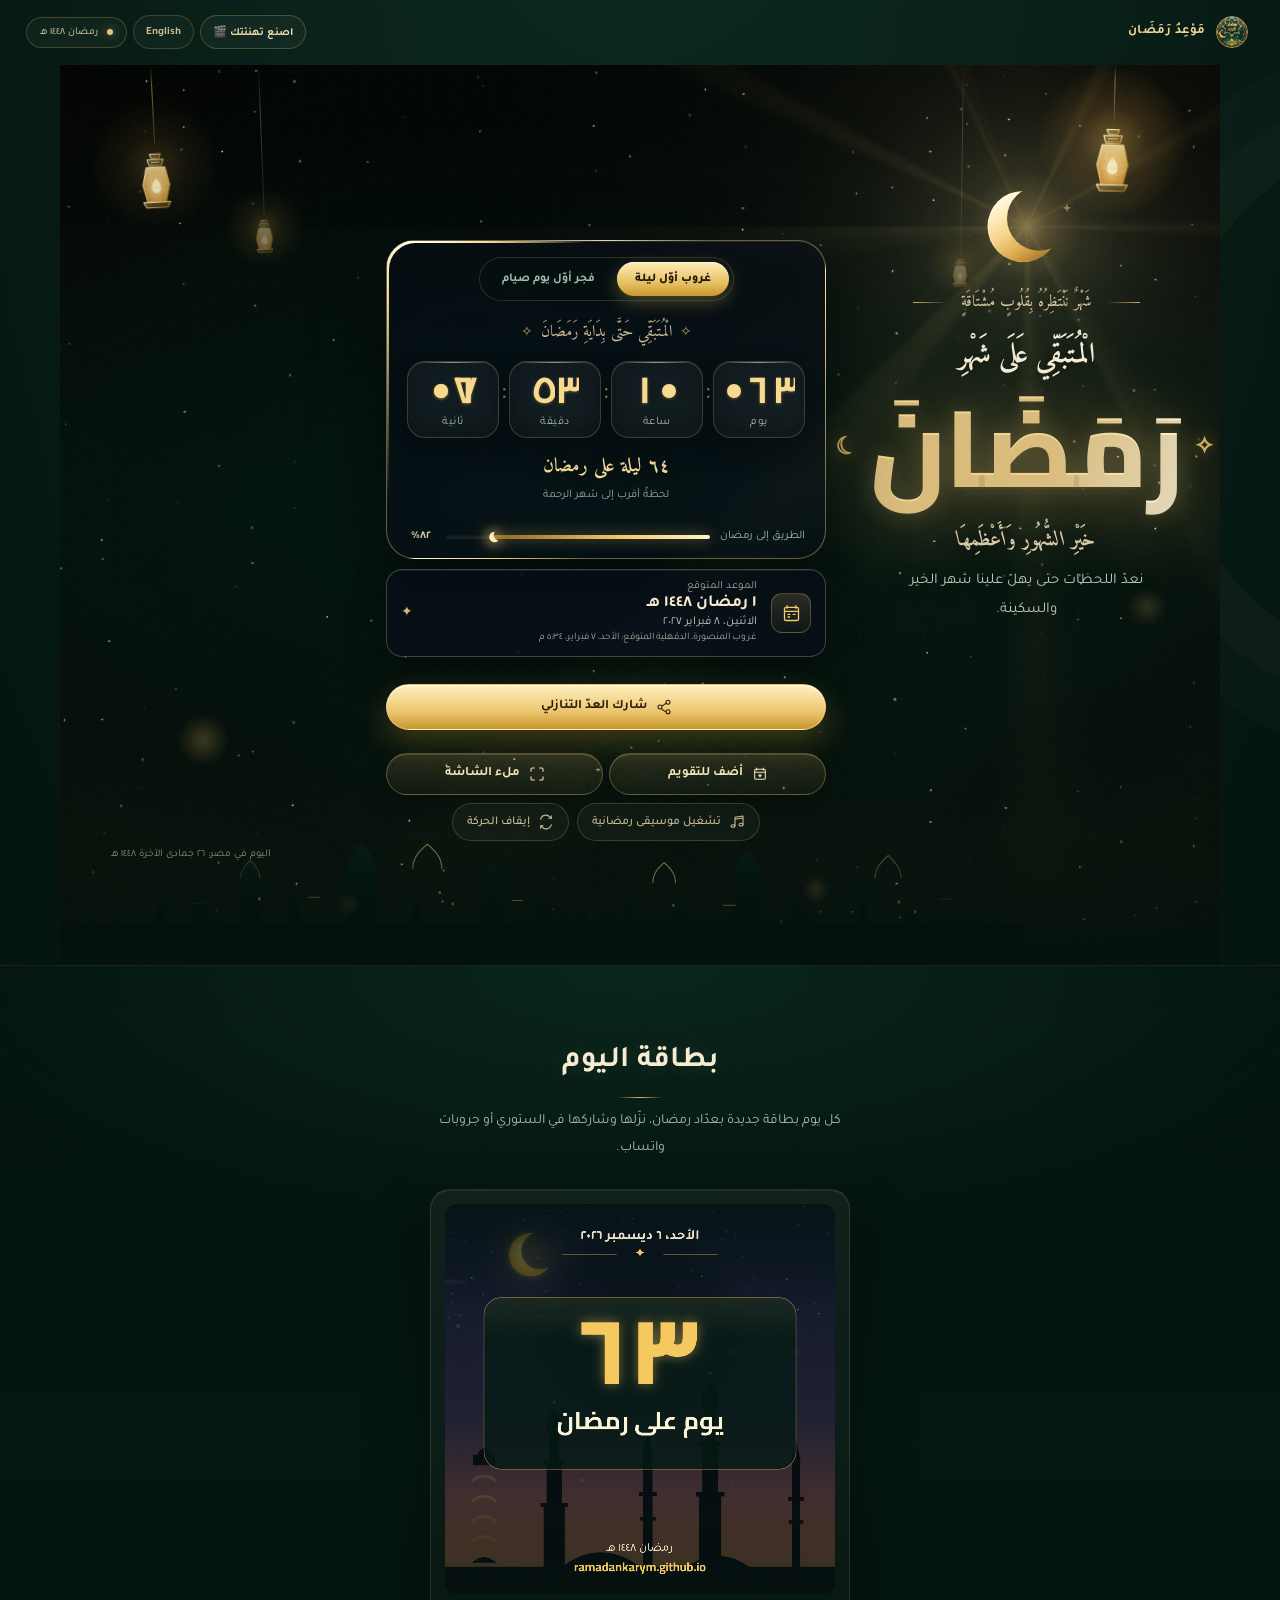
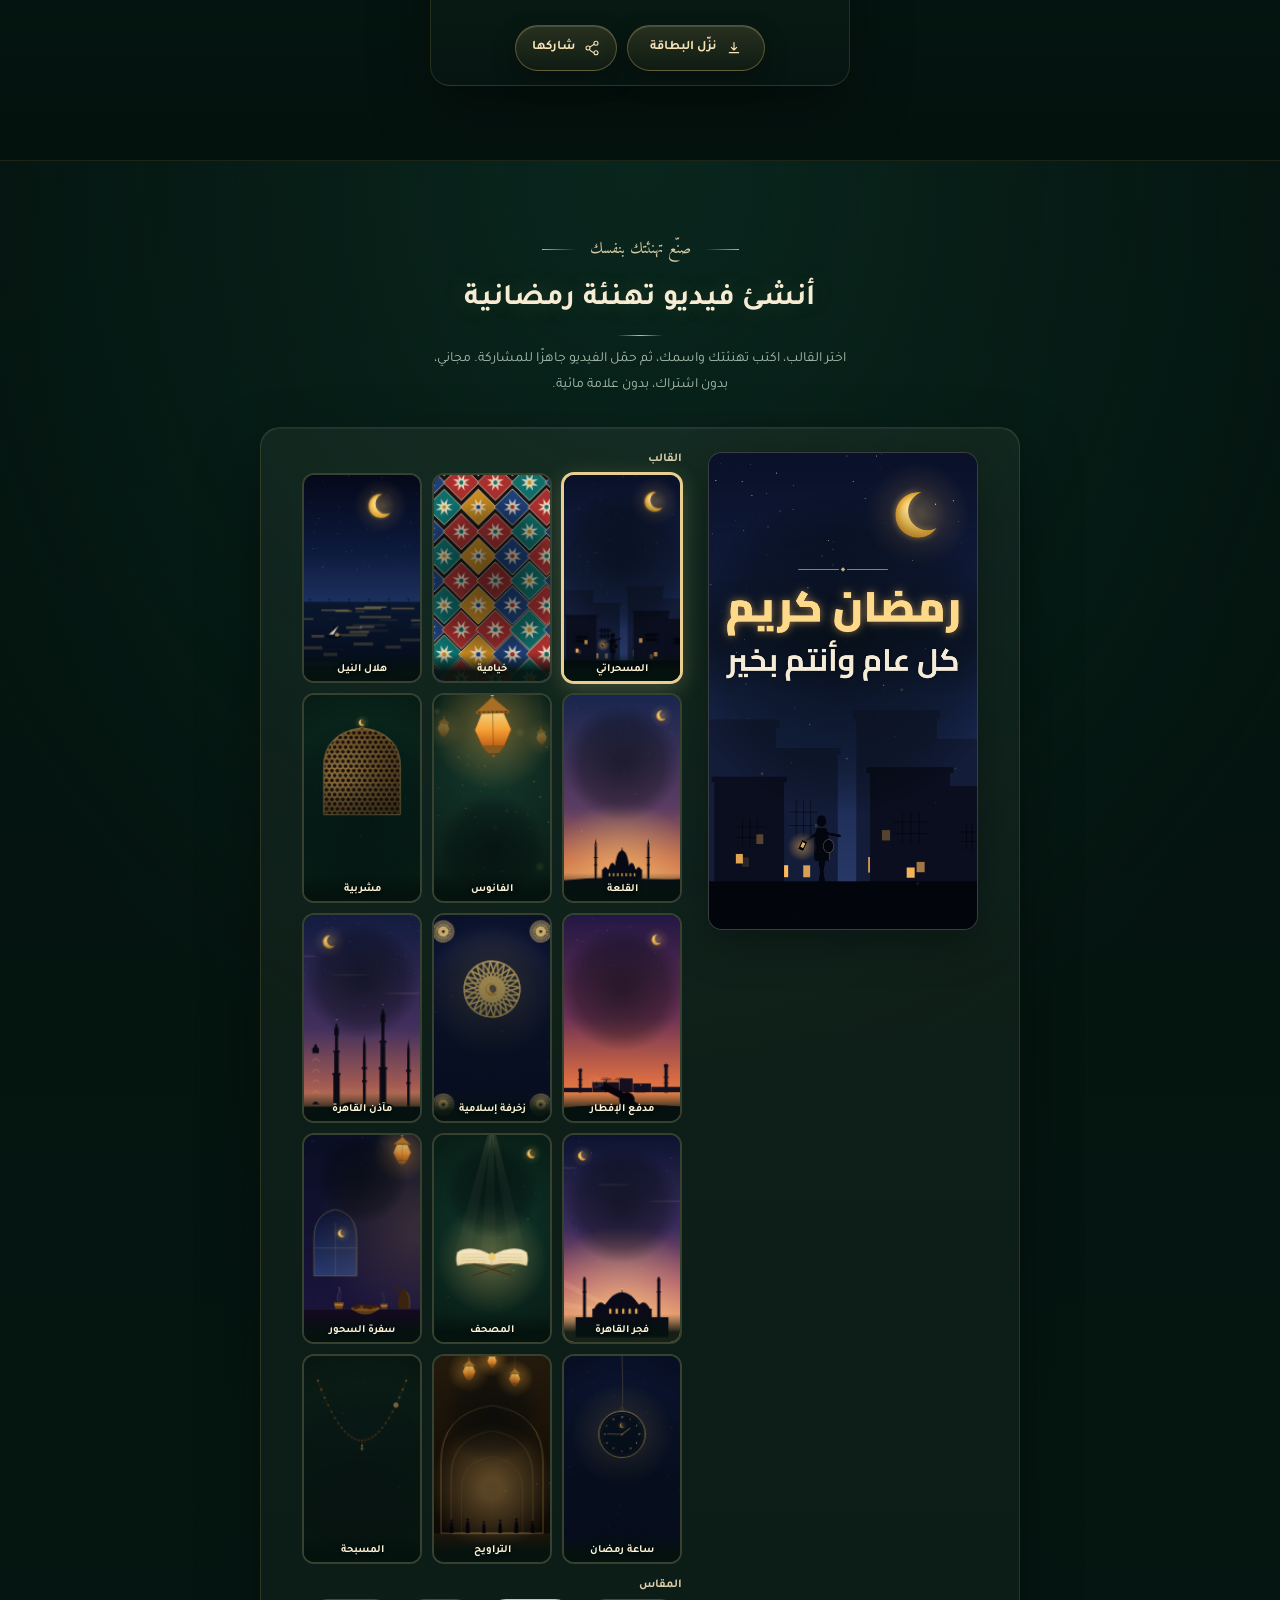
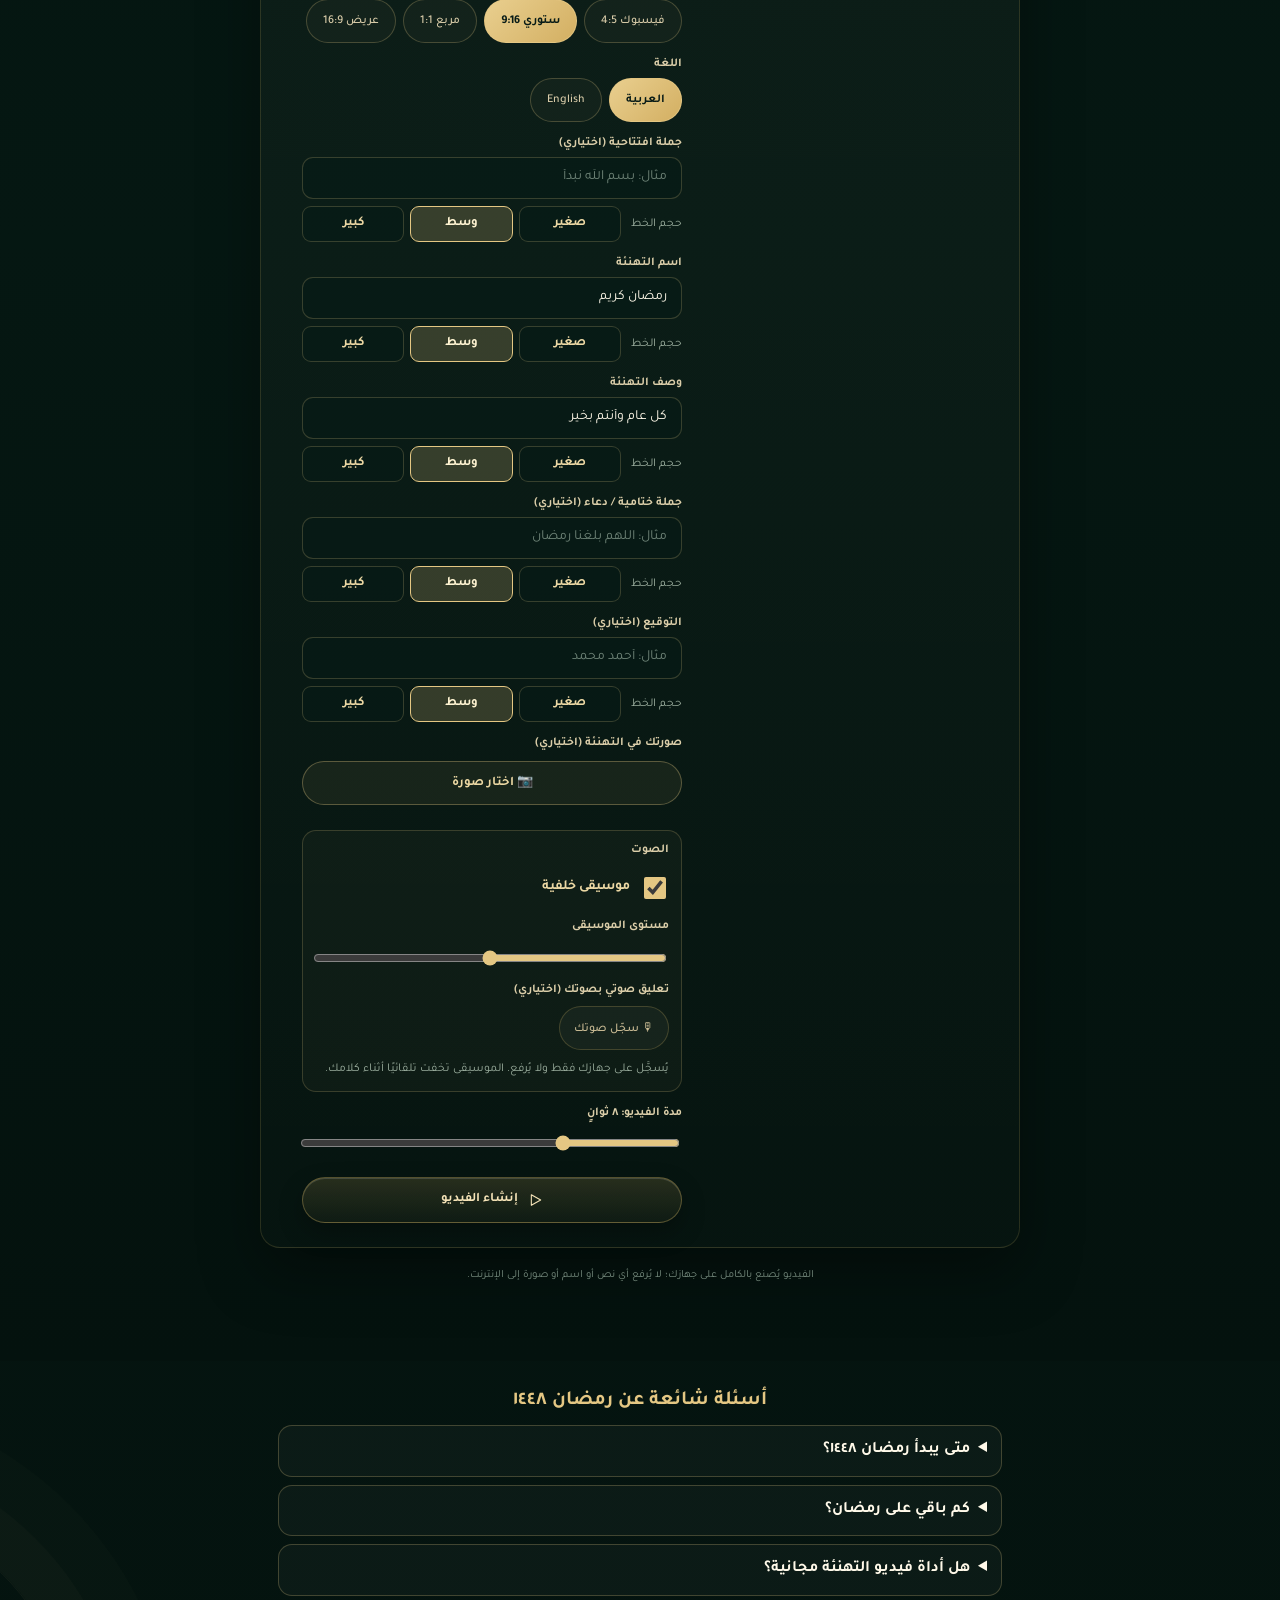
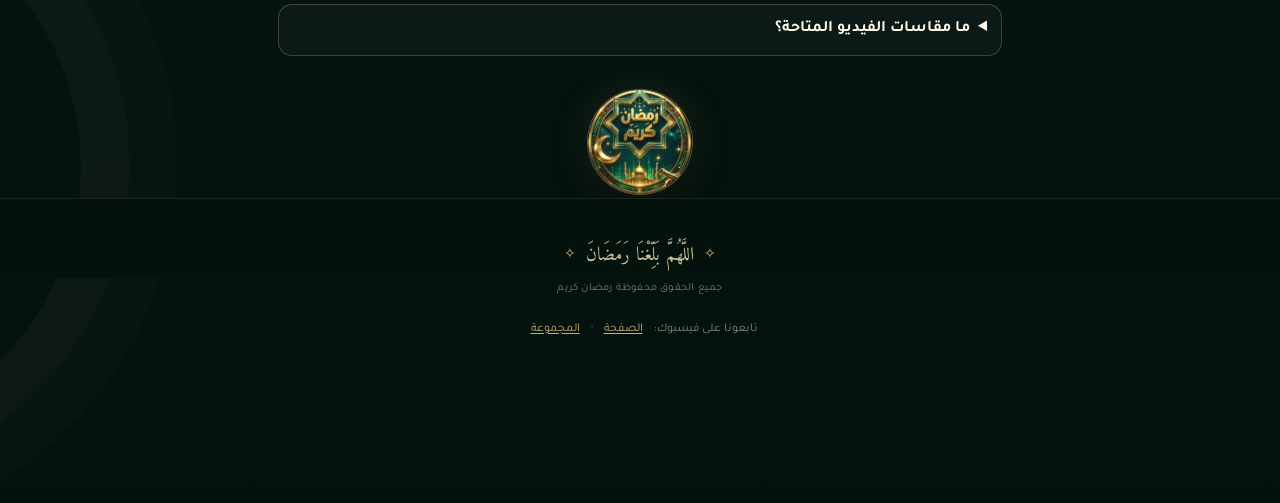
==== index.html @ f161667b "Add Google Fonts and optimize script loading" ====
<!doctype html>
<html lang="ar" dir="rtl">
  <head>
    <meta charset="utf-8" />
    <meta name="viewport" content="width=device-width, initial-scale=1" />
    <meta name="theme-color" content="#071b17" />
    <meta name="description" content="عدّاد رمضان ١٤٤٨: أول يوم صيام متوقع الاثنين ٨ فبراير ٢٠٢٧. تابع الأيام المتبقية وصمّم فيديو تهنئة رمضانية باسمك مجانًا، بدون اشتراك وبدون علامة مائية." />
    <meta name="keywords" content="عداد رمضان ١٤٤٨, موعد رمضان ٢٠٢٧, بداية شهر رمضان, كم بقي على رمضان, التاريخ الهجري, رمضان ١٤٤٨ هجري, فيديو تهنئة رمضان, تصميم تهنئة رمضانية" />
    <meta property="og:type" content="website" />
    <meta property="og:locale" content="ar_AR" />
    <meta property="og:locale:alternate" content="en_US" />
    <meta property="og:url" content="https://ramadankarym.github.io/" />
    <meta name="robots" content="index, follow, max-image-preview:large" />
    <meta name="google-site-verification" content="DA3HvGoCH22x-t41KAZPqqeJ3Hcv1a7VLDf6SY8VQQ4" />
    <meta property="og:site_name" content="موعد رمضان" />
    <meta property="og:title" content="كم باقي على رمضان ١٤٤٨؟ عدّاد تنازلي وفيديو تهنئة مجاني" />
    <meta property="og:description" content="عدّاد رمضان ١٤٤٨: أول يوم صيام متوقع الاثنين ٨ فبراير ٢٠٢٧. تابع الأيام المتبقية وصمّم فيديو تهنئة رمضانية باسمك مجانًا، بدون اشتراك وبدون علامة مائية." />
    <meta property="og:image" content="https://ramadankarym.github.io/social-card-v2.png" />
    <meta property="og:image:type" content="image/png" />
    <meta property="og:image:width" content="1200" />
    <meta property="og:image:height" content="630" />
    <meta property="og:image:alt" content="رمضان كريم: عداد رمضان ١٤٤٨ هـ وأداة فيديو التهنئة" />
    <meta name="twitter:card" content="summary_large_image" />
    <meta name="twitter:title" content="كم باقي على رمضان ١٤٤٨؟ عدّاد تنازلي وفيديو تهنئة مجاني" />
    <meta name="twitter:description" content="عدّاد رمضان ١٤٤٨: أول يوم صيام متوقع الاثنين ٨ فبراير ٢٠٢٧. تابع الأيام المتبقية وصمّم فيديو تهنئة رمضانية باسمك مجانًا، بدون اشتراك وبدون علامة مائية." />
    <meta name="twitter:image" content="https://ramadankarym.github.io/social-card-v2.png" />
    <meta name="twitter:image:alt" content="رمضان كريم: عداد رمضان ١٤٤٨ هـ وأداة فيديو التهنئة" />
    <title>كم باقي على رمضان ١٤٤٨؟ عدّاد تنازلي وفيديو تهنئة رمضان مجاني</title>
    <link rel="canonical" href="https://ramadankarym.github.io/" />
    <link rel="alternate" hreflang="ar" href="https://ramadankarym.github.io/" />
    <link rel="alternate" hreflang="en" href="https://ramadankarym.github.io/en/" />
    <link rel="alternate" hreflang="x-default" href="https://ramadankarym.github.io/" />
    <link rel="preconnect" href="https://fonts.googleapis.com" />
    <link rel="preconnect" href="https://fonts.gstatic.com" crossorigin />
    <link rel="stylesheet" href="https://fonts.googleapis.com/css2?family=Amiri:ital,wght@0,400;0,700;1,400&family=Cairo:wght@400;700;800&family=Caveat:wght@500;600&family=Reem+Kufi:wght@400;500;600;700&family=Tajawal:wght@400;500;600;700;800&display=swap" />
    <link rel="icon" type="image/png" sizes="32x32" href="./icon-logo-32.png" />
    <link rel="icon" type="image/png" sizes="192x192" href="./icon-logo-192.png" />
        <link rel="stylesheet" href="./styles.css?v=10" />
    <link rel="stylesheet" href="./preview-hero.css?v=10" />
    <link rel="manifest" href="./manifest.webmanifest?v=10" />
    <link rel="apple-touch-icon" href="./apple-touch-logo.png" />
    <script>if ('serviceWorker' in navigator) { var swRef=false;navigator.serviceWorker.addEventListener('controllerchange',function(){if(!swRef){swRef=true;window.location.reload();}}); window.addEventListener('load', function () { navigator.serviceWorker.register('./sw.js').catch(function () {}); }); }</script>
    <script src="./countdown-core.js?v=21"></script>
    <script src="./app.js?v=21" defer></script>
    <script src="./v10.js?v=21" type="module"></script>
    <script>
    (function(){var d=false;function go(){if(d)return;d=true;import('./daily-card.js?v=21');import('./tool.js?v=20');}
    function arm(){var ts=[document.getElementById('daily-card'),document.getElementById('creator')].filter(Boolean);
    if('IntersectionObserver' in window&&ts.length){var io=new IntersectionObserver(function(e){for(var i=0;i<e.length;i++)if(e[i].isIntersecting){io.disconnect();go();return}},{rootMargin:'900px 0px'});ts.forEach(function(t){io.observe(t)})}
    else go();
    if(location.hash&&location.hash.length>1)go();
    setTimeout(function(){(window.requestIdleCallback||function(f){f()})(go,{timeout:2000})},12000)}
    if(document.readyState==='loading')document.addEventListener('DOMContentLoaded',arm);else arm()})();
    </script>
      <style id="v6-critical">
:root {
  color-scheme: dark;
  --night: #071b17;
  --night-soft: #0b241e;
  --cream: #fff9e9;
  --muted: #a9bdb0;
  --gold: #e4c783;
  --gold-soft: #f5deb0;
  --line: rgba(235, 218, 173, .18);
}

* { box-sizing: border-box; }
html { min-width: 320px; min-height: 100%; background: var(--night); -webkit-text-size-adjust: 100%; text-size-adjust: 100%; }
body {
  min-height: 100vh;
  margin: 0;
  color: var(--cream);
  font-family: 'Tajawal', 'Noto Sans Arabic', Tahoma, sans-serif;
  background:
    radial-gradient(ellipse at 50% 18%, rgba(32, 81, 62, .32), transparent 39rem),
    radial-gradient(ellipse at 10% 80%, rgba(174, 130, 52, .07), transparent 30rem),
    linear-gradient(160deg, #081b17 0%, #0a211b 58%, #071814 100%);
}
button { font: inherit; }
.page-shell { position: relative; display: flex; flex-direction: column; min-height: 100vh; overflow: hidden; isolation: isolate; }
.page-shell::before, .page-shell::after { position: absolute; z-index: -1; width: 34rem; height: 34rem; border: 1px solid rgba(226, 200, 137, .055); border-radius: 50%; content: ''; pointer-events: none; }
.page-shell::before { top: 8rem; right: -27rem; box-shadow: 0 0 0 3rem rgba(226, 200, 137, .018), 0 0 0 6rem rgba(226, 200, 137, .013); animation: halo-drift 28s ease-in-out infinite alternate; }
.page-shell::after { bottom: 4rem; left: -29rem; box-shadow: 0 0 0 3rem rgba(226, 200, 137, .018), 0 0 0 6rem rgba(226, 200, 137, .013); animation: halo-drift 34s ease-in-out -12s infinite alternate-reverse; }
.topbar { width: min(100% - 3rem, 1120px); height: 82px; margin-inline: auto; display: flex; align-items: center; justify-content: space-between; border-bottom: 1px solid rgba(237, 226, 196, .1); }
.brand { display: inline-flex; align-items: center; gap: 10px; color: #e9d39d; text-decoration: none; font-size: 14px; font-weight: 700; letter-spacing: .04em; }
.brand-mark { display: grid; width: 33px; height: 33px; place-items: center; border: 1px solid rgba(228, 199, 131, .45); border-radius: 50%; color: var(--gold); }
.brand-mark svg { width: 24px; }
.year-pill { display: inline-flex; align-items: center; gap: 9px; padding: 8px 13px; border: 1px solid rgba(228, 199, 131, .25); border-radius: 999px; color: #e4d8bc; background: rgba(255, 255, 255, .025); font-size: 12px; }
.year-dot { width: 6px; height: 6px; border-radius: 50%; background: var(--gold); box-shadow: 0 0 10px rgba(228, 199, 131, .55); }
main { flex: 1; }
.hero { position: relative; display: flex; flex-direction: column; align-items: center; padding: 30px 20px 38px; text-align: center; }
.sky-art { position: relative; width: min(100%, 420px); height: 157px; margin-bottom: 10px; }
.hero-moon { position: absolute; top: 14px; left: 50%; width: 107px; transform: translateX(-50%); color: #f0d797; filter: drop-shadow(0 0 26px rgba(226, 196, 122, .27)); animation: moon-glow 5.8s ease-in-out infinite; }
.star { position: absolute; color: #e4c783; opacity: .83; animation: twinkle 3.2s ease-in-out infinite; }
.star-one { top: 57px; right: 86px; font-size: 18px; }
.star-two { top: 17px; right: 143px; font-size: 20px; animation-delay: .6s; }
.star-three { top: 77px; left: 94px; font-size: 12px; animation-delay: 1.1s; }
.lantern { position: absolute; top: 45px; display: flex; flex-direction: column; align-items: center; width: 28px; color: #d8bd7b; filter: drop-shadow(0 0 12px rgba(232, 192, 97, .23)); opacity: .78; transform-origin: 50% -47px; animation: lantern-sway 6.8s ease-in-out infinite; }
.lantern::before { position: absolute; bottom: 100%; width: 1px; height: 47px; background: linear-gradient(#d8bd7b, rgba(216, 189, 123, .12)); content: ''; }
.lantern-left { left: 71px; top: 73px; --lantern-scale: .76; animation-delay: -1.4s; }
.lantern-right { right: 62px; top: 50px; --lantern-scale: .92; animation-delay: -3.6s; }
.lantern-cap { width: 19px; height: 5px; border: 1px solid currentColor; border-radius: 4px 4px 1px 1px; }
.lantern-glass { width: 15px; height: 26px; border: 1px solid currentColor; background: linear-gradient(90deg, rgba(232, 194, 107, .1), rgba(245, 217, 142, .55), rgba(232, 194, 107, .1)); clip-path: polygon(18% 0, 82% 0, 100% 50%, 82% 100%, 18% 100%, 0 50%); box-shadow: 0 0 22px rgba(235, 192, 92, .38); }
.lantern-base { width: 20px; height: 5px; border: 1px solid currentColor; border-radius: 1px 1px 4px 4px; }
.eyebrow { display: flex; align-items: center; gap: 11px; margin: 0 0 15px; color: #d2c39e; font-size: 13px; letter-spacing: .03em; }
.eyebrow-line { width: 26px; height: 1px; background: linear-gradient(90deg, transparent, #c5a866); }
.eyebrow-line:last-child { transform: rotate(180deg); }
h1 { display: flex; flex-direction: column; align-items: center; gap: 3px; margin: 0; color: var(--cream); font-weight: 700; line-height: 1.4; letter-spacing: 0; }
.headline-context, .headline-support { display: block; color: var(--cream); font-family: 'Tajawal', 'Noto Sans Arabic', Tahoma, sans-serif; font-size: 40px; font-weight: 600; line-height: 1.4; padding-block: .03em; }
.headline-support { margin: 0; }
h1 .ramadan-word { position: relative; display: block; margin: 0; padding: .12em .16em .13em; border-radius: 50%; color: var(--gold-soft); background: radial-gradient(ellipse at center, rgba(228, 199, 131, .10), transparent 72%); font-family: 'Tajawal', 'Noto Sans Arabic', Tahoma, sans-serif; font-size: 84px; font-weight: 800; font-kerning: normal; font-feature-settings: "mark" 1, "mkmk" 1; line-height: 1.35; direction: rtl; unicode-bidi: isolate; text-align: center; text-shadow: 0 0 24px rgba(228, 199, 131, .22), 0 2px 0 rgba(107, 77, 29, .18); }
h1 .ramadan-word::before, h1 .ramadan-word::after { position: absolute; top: 50%; z-index: 1; color: var(--gold); font-family: 'Tajawal', 'Noto Sans Arabic', sans-serif; font-size: 22px; line-height: 1; opacity: .92; pointer-events: none; text-shadow: 0 0 13px rgba(228, 199, 131, .48); }
h1 .ramadan-word::before { left: -12px; content: '☾'; transform: translate(-100%, -50%) rotate(-14deg); }
h1 .ramadan-word::after { right: -12px; content: '✧'; transform: translate(100%, -50%); }
.ramadan-scene { width: min(100%, 340px); margin: 2px 0 5px; color: #dfc783; opacity: .86; filter: drop-shadow(0 3px 12px rgba(228, 199, 131, .12)); animation: mosque-glow 8s ease-in-out infinite; }
.ramadan-scene svg { display: block; width: 100%; height: auto; overflow: visible; }
.mobile-break { display: none; }
.intro { margin: 15px 0 28px; color: var(--muted); font-size: 16px; font-weight: 400; }
.countdown-panel { width: min(100%, 570px); padding: 23px 28px 18px; border: 1px solid rgba(226, 205, 159, .19); border-radius: 18px; background: linear-gradient(145deg, rgba(245, 240, 223, .065), rgba(234, 214, 169, .018)); box-shadow: 0 24px 80px rgba(0, 0, 0, .17), inset 0 1px 0 rgba(255, 255, 255, .035); backdrop-filter: blur(10px); }
.countdown-heading { display: flex; justify-content: center; align-items: center; gap: 10px; margin: 0; color: #dbcea9; font-size: 14px; font-weight: 500; line-height: 1.7; }
.heading-sparkle { color: var(--gold); font-size: 16px; }
.timer-grid { display: flex; direction: rtl; justify-content: center; align-items: center; gap: clamp(10px, 3.2vw, 25px); margin: 21px 0 11px; }
.time-unit { display: flex; min-width: 80px; flex-direction: column; align-items: center; gap: 1px; }
.time-value { color: #fff5dc; font-size: clamp(36px, 7.4vw, 59px); font-variant-numeric: tabular-nums; font-weight: 500; line-height: 1.1; text-shadow: 0 0 24px rgba(255, 237, 189, .08); }
.seconds-value { color: #e6ce92; }
.time-label { color: #9caf9f; font-size: 12px; }
.time-separator { align-self: flex-start; padding-top: 9px; color: rgba(222, 200, 150, .58); font-family: Georgia, serif; font-size: 34px; font-weight: 400; }
.timer-status { min-height: 20px; margin: 12px 0 0; color: #b7c3b6; font-size: 12px; }
.date-card { display: flex; align-items: center; gap: 14px; width: min(100%, 430px); margin-top: 20px; padding: 13px 16px; border: 1px solid rgba(226, 205, 159, .1); border-radius: 13px; text-align: right; background: rgba(255, 255, 255, .025); }
.date-icon { display: grid; width: 40px; height: 40px; flex: 0 0 40px; place-items: center; border: 1px solid rgba(228, 199, 131, .23); border-radius: 11px; color: var(--gold); background: rgba(228, 199, 131, .07); }
.date-icon svg { width: 21px; height: 21px; }
.date-copy { display: flex; flex: 1; flex-direction: column; gap: 1px; }
.date-caption { color: #9caf9f; font-size: 11px; }
.date-copy strong { color: #f3e6c7; font-size: 17px; font-weight: 700; }
.gregorian-date { color: #bdc7ba; font-size: 12px; }
.sunset-date { color: #9caf9f; font-size: 10px; line-height: 1.6; }
.date-arrow { color: #ceb875; font-size: 14px; }
.share-button { display: inline-flex; align-items: center; justify-content: center; gap: 9px; min-height: 43px; margin-top: 17px; padding: 0 18px; border: 1px solid rgba(228, 199, 131, .33); border-radius: 999px; color: #ecd8a4; background: rgba(228, 199, 131, .07); cursor: pointer; font-size: 13px; font-weight: 600; transition: color .2s ease, background .2s ease, transform .2s ease, border-color .2s ease; }
.share-button:hover, .ambience-button:hover, .motion-button:hover { transform: translateY(-2px); border-color: rgba(228, 199, 131, .6); color: #fff3d0; background: rgba(228, 199, 131, .13); }
.share-button:focus-visible, .ambience-button:focus-visible, .motion-button:focus-visible { outline: 2px solid var(--gold-soft); outline-offset: 4px; }
.share-button svg { width: 17px; height: 17px; }
.ambience-controls { display: flex; flex-wrap: wrap; align-items: center; justify-content: center; gap: 9px; margin-top: 10px; }
.ambience-button, .motion-button { display: inline-flex; align-items: center; justify-content: center; gap: 8px; min-height: 39px; padding: 0 14px; border: 1px solid rgba(228, 199, 131, .25); border-radius: 999px; color: #d9cca9; background: rgba(228, 199, 131, .035); cursor: pointer; font-size: 12px; font-weight: 500; transition: color .2s ease, background .2s ease, transform .2s ease, border-color .2s ease; }
.ambience-button[aria-pressed="true"] { border-color: rgba(228, 199, 131, .6); color: #fff0c8; background: rgba(228, 199, 131, .12); }
.ambience-button svg, .motion-button svg { width: 16px; height: 16px; flex: 0 0 16px; }
.ambience-status { min-height: 15px; margin: 4px 0 0; color: #9caf9f; font-size: 10px; }
.music-credit { margin: 2px 10px 0; color: #788b7e; font-size: 9px; line-height: 1.6; }
.music-credit a { color: #b7a579; text-decoration-color: rgba(183, 165, 121, .45); text-underline-offset: 2px; }
.music-credit a:focus-visible { outline: 1px solid var(--gold); outline-offset: 3px; }
.today-date { margin: 8px 0 0; color: #879d8e; font-size: 11px; }
.footer { display: flex; align-items: center; justify-content: center; gap: 10px; margin-top: 10px; color: #c5b88e; font-family: 'Amiri', serif; font-size: 19px; }
.footer-star { color: #dfc784; font-family: 'Tajawal', sans-serif; font-size: 14px; }
.signature { display: flex; flex-direction: column; align-items: center; gap: 1px; margin: 7px auto 14px; }
.signature-label { color: #778c7f; font-size: 9px; letter-spacing: .06em; }
.signature-name { padding: 0 10px 2px; border-bottom: 1px solid rgba(228, 199, 131, .42); color: #e4c783; font-family: 'Caveat', 'Amiri', cursive; font-size: 27px; line-height: 1.05; letter-spacing: .02em; text-shadow: 0 0 18px rgba(228, 199, 131, .13); transform: rotate(-3deg); }
.disclaimer { margin: 7px 12px 24px; color: #778c7f; text-align: center; font-size: 10px; }
.disclaimer a { color: #c9b070; text-decoration: underline; text-underline-offset: 2px; }
@keyframes twinkle { 0%, 100% { opacity: .42; transform: translateY(0) scale(.9); } 50% { opacity: 1; transform: translateY(-3px) scale(1.12); } }
@keyframes moon-glow { 0%, 100% { transform: translate(-50%, 0); filter: drop-shadow(0 0 21px rgba(226, 196, 122, .2)); } 50% { transform: translate(-50%, -5px); filter: drop-shadow(0 0 31px rgba(226, 196, 122, .39)); } }
@keyframes lantern-sway { 0%, 100% { transform: scale(var(--lantern-scale, .92)) rotate(-2deg); } 50% { transform: scale(var(--lantern-scale, .92)) rotate(2deg); } }
@keyframes mosque-glow { 0%, 100% { opacity: .76; } 50% { opacity: .95; } }
@keyframes halo-drift { from { transform: translateY(-8px) scale(.99); } to { transform: translateY(12px) scale(1.025); } }
.motion-paused *, .motion-paused *::before, .motion-paused *::after { animation-play-state: paused !important; transition-duration: .01ms !important; }
@media (prefers-reduced-motion: reduce) {
  html:not(.motion-user-enabled) *, html:not(.motion-user-enabled) *::before, html:not(.motion-user-enabled) *::after { scroll-behavior: auto !important; animation-duration: .01ms !important; animation-iteration-count: 1 !important; transition-duration: .01ms !important; }
}
@media (max-width: 560px) {
  .topbar { width: calc(100% - 34px); height: 68px; }
  .brand { gap: 7px; font-size: 12px; }
  .brand-mark { width: 30px; height: 30px; }
  .year-pill { gap: 7px; padding: 7px 10px; font-size: 10px; }
  .hero { padding: 23px 16px 30px; }
  .sky-art { height: 137px; margin-bottom: 5px; }
  .hero-moon { top: 9px; width: 95px; }
  .lantern-left { left: 19px; top: 67px; }
  .lantern-right { right: 17px; top: 43px; }
  .star-one { right: 55px; }
  .star-two { right: 105px; }
  .star-three { left: 64px; }
  .eyebrow { gap: 8px; font-size: 11px; }
  .eyebrow-line { width: 18px; }
  .headline-context, .headline-support { font-size: 26px; line-height: 1.45; }
  h1 .ramadan-word { font-size: 60px; line-height: 1.3; }
  h1 .ramadan-word::before, h1 .ramadan-word::after { font-size: 18px; }
  .mobile-break { display: initial; }
  .intro { max-width: 290px; margin-top: 11px; font-size: 14px; line-height: 1.8; }
  .countdown-panel { padding: 20px 12px 15px; border-radius: 15px; }
  .countdown-heading { font-size: 12px; }
  .timer-grid { gap: clamp(5px, 2.2vw, 12px); margin-top: 20px; }
  .time-unit { min-width: 59px; }
  .time-value { font-size: clamp(31px, 9vw, 45px); }
  .time-label { font-size: 10px; }
  .time-separator { padding-top: 5px; font-size: 27px; }
  .date-card { width: 100%; margin-top: 16px; padding: 11px 12px; }
  .date-copy strong { font-size: 16px; }
  .footer { font-size: 17px; }
  .disclaimer { max-width: 330px; align-self: center; line-height: 1.8; }
}

/* ===== Greeting video creator (matches the countdown design language) ===== */
.topbar-side { display: inline-flex; align-items: center; gap: 9px; }
.creator-link { display: inline-flex; align-items: center; gap: 6px; padding: 8px 13px; border: 1px solid rgba(228, 199, 131, .35); border-radius: 999px; color: #ecd8a4; background: rgba(228, 199, 131, .07); font-size: 12px; font-weight: 600; text-decoration: none; transition: color .2s ease, background .2s ease, border-color .2s ease; }
.creator-link:hover { border-color: rgba(228, 199, 131, .6); color: #fff3d0; background: rgba(228, 199, 131, .13); }
.creator { display: flex; flex-direction: column; align-items: center; padding: 30px 20px 34px; text-align: center; border-top: 1px solid rgba(237, 226, 196, .08); }
.creator-title { margin: 0; color: var(--gold-soft); font-family: 'Tajawal', 'Noto Sans Arabic', Tahoma, sans-serif; font-size: 34px; font-weight: 800; line-height: 1.5; text-shadow: 0 0 24px rgba(228, 199, 131, .18); }
.creator-sub { max-width: 430px; margin: 10px 0 24px; color: var(--muted); font-size: 14px; line-height: 1.9; }
.creator-panel { display: flex; flex-wrap: wrap; justify-content: center; gap: 26px; width: min(100%, 760px); padding: 24px; border: 1px solid rgba(226, 205, 159, .19); border-radius: 18px; background: linear-gradient(145deg, rgba(245, 240, 223, .065), rgba(234, 214, 169, .018)); box-shadow: 0 24px 80px rgba(0, 0, 0, .17), inset 0 1px 0 rgba(255, 255, 255, .035); }
.creator-stage { position: relative; flex: 0 1 270px; min-width: 220px; }
#rk-canvas { display: block; width: 100%; height: auto; max-height: 70vh; margin-inline: auto; border: 1px solid rgba(226, 205, 159, .22); border-radius: 14px; background: #0a1626; box-shadow: 0 14px 44px rgba(0, 0, 0, .3); }
.rk-progress { position: absolute; right: 10px; bottom: 10px; left: 10px; height: 6px; overflow: hidden; border-radius: 999px; background: rgba(255, 249, 233, .14); }
.rk-progress-fill { width: 0%; height: 100%; border-radius: 999px; background: linear-gradient(90deg, #c7a65e, #f5deb0); transition: width .2s linear; }
.creator-controls { display: flex; flex: 1 1 300px; min-width: 260px; max-width: 380px; flex-direction: column; gap: 14px; text-align: right; }
.creator-controls[dir="ltr"] { text-align: left; }
.rk-field { display: flex; flex-direction: column; gap: 7px; }
.rk-label { color: #dbcea9; font-size: 12px; font-weight: 600; }
.rk-pills { display: flex; flex-wrap: wrap; gap: 7px; }
.rk-pill { min-height: 34px; padding: 0 13px; border: 1px solid rgba(228, 199, 131, .25); border-radius: 999px; color: #d9cca9; background: rgba(228, 199, 131, .035); cursor: pointer; font-size: 12px; font-weight: 500; transition: color .2s ease, background .2s ease, border-color .2s ease; }
.rk-pill:hover { border-color: rgba(228, 199, 131, .55); color: #fff3d0; }
.rk-pill[aria-pressed="true"] { border-color: rgba(228, 199, 131, .75); color: #081b17; background: linear-gradient(135deg, #e9cf8f, #d3af62); font-weight: 700; }
.rk-pill:focus-visible, .rk-input:focus-visible, .rk-range:focus-visible { outline: 2px solid var(--gold-soft); outline-offset: 2px; }
.rk-input { width: 100%; min-height: 42px; padding: 0 14px; border: 1px solid rgba(228, 199, 131, .22); border-radius: 11px; color: var(--cream); background: rgba(7, 27, 23, .55); font: inherit; font-size: 14px; }
.rk-input::placeholder { color: #6e8377; }
.rk-range { width: 100%; accent-color: #e4c783; }
.rk-make { gap: 10px; min-height: 48px; margin-top: 4px; font-size: 15px; }
.rk-make[disabled] { cursor: default; opacity: .55; transform: none; }
.rk-note { margin: 0; color: #e8b4a0; font-size: 12px; line-height: 1.8; }
.rk-result { display: flex; flex: 1 1 100%; flex-direction: column; align-items: center; gap: 10px; margin-top: 4px; }
.rk-result video { width: min(100%, 270px); max-height: 60vh; border: 1px solid rgba(226, 205, 159, .22); border-radius: 14px; background: #000; box-shadow: 0 14px 44px rgba(0, 0, 0, .3); }
.rk-meta { margin: 0; color: #9caf9f; font-size: 12px; }
.rk-actions { display: flex; flex-wrap: wrap; justify-content: center; gap: 9px; }
.creator-credit { margin: 18px 12px 0; color: #778c7f; font-size: 11px; line-height: 1.9; }
@media (max-width: 560px) {
  .creator { padding: 24px 16px 26px; }
  .creator-title { font-size: 25px; }
  .creator-sub { font-size: 13px; }
  .creator-panel { gap: 20px; padding: 18px 14px; }
  .creator-controls { max-width: none; }
}
.rk-result[hidden], .rk-progress[hidden] { display: none; }

/* Share row after video creation */
.rk-share { margin-top: 14px; display: flex; flex-direction: column; gap: 8px; }
.rk-share-buttons { display: flex; flex-wrap: wrap; gap: 8px; }
.rk-share-buttons .ambience-button, .rk-share-buttons .share-button { text-decoration: none; }
.rk-file { padding: 10px; font-size: .9rem; }
.rk-clear-photo { align-self: flex-start; font-size: .85rem; padding: 6px 12px; }
.visits img { vertical-align: middle; border-radius: 4px; }
.topbar-side .creator-link[lang="en"] { opacity: .85; }

/* English page: LTR flow for countdown order and date card */
html[lang="en"] .timer-grid { direction: ltr; }
html[lang="en"] .date-card { text-align: left; }
html[lang="en"] .creator-controls { text-align: left; }

/* Preview revamp: cinematic video hero for the countdown page. */
.hero {
    position: relative;
    min-height: 100svh;
    display: flex;
    flex-direction: column;
    align-items: center;
    justify-content: center;
    overflow: hidden;
    isolation: isolate;
}
#hero-scene {
    position: absolute;
    inset: 0;
    width: 100%;
    height: 100%;
    z-index: 0;
}
.hero::before {
    content: '';
    position: absolute;
    inset: 0;
    z-index: 1;
    pointer-events: none;
    background:
        radial-gradient(ellipse 90% 60% at 50% 42%, rgba(4, 8, 20, 0) 0%, rgba(4, 8, 20, 0.35) 70%, rgba(4, 8, 20, 0.72) 100%),
        linear-gradient(180deg, rgba(4, 8, 20, 0.45) 0%, rgba(4, 8, 20, 0) 22%, rgba(4, 8, 20, 0) 70%, rgba(4, 8, 20, 0.6) 100%);
}
.hero > *:not(#hero-scene):not(.sky-art) {
    position: relative;
    z-index: 2;
}
/* the old static mosque silhouette gives way to the living scene;
   the sky decorations (crescent + lanterns) return in v5 as an overlay */
.hero .ramadan-scene {
    display: none;
}
/* ---------- v5: prominent gold crescent + fawanis ---------- */
.hero .sky-art {
    position: absolute;
    inset: 0;
    width: auto;
    height: auto;
    margin: 0;
    pointer-events: none;
    z-index: 2;
}
.hero .hero-moon {
    top: 24px;
    left: 60px;
    transform: none;
    width: 120px;
    color: #ffe1a0;
    animation: moonPulse 6s ease-in-out infinite;
}
@keyframes moonPulse {
    0%, 100% { transform: translateY(0); filter: drop-shadow(0 0 26px rgba(255, 205, 105, 0.45)); }
    50% { transform: translateY(-6px); filter: drop-shadow(0 0 46px rgba(255, 214, 130, 0.75)); }
}
.hero .lantern {
    color: #e8c87a;
    opacity: 0.95;
    filter: drop-shadow(0 0 16px rgba(255, 200, 100, 0.45));
}
.hero .lantern-glass {
    animation: glassFlicker 3.7s ease-in-out infinite;
}
@keyframes glassFlicker {
    0%, 100% { box-shadow: 0 0 22px rgba(255, 200, 100, 0.5); }
    45% { box-shadow: 0 0 32px rgba(255, 214, 130, 0.8); }
    60% { box-shadow: 0 0 17px rgba(255, 200, 100, 0.38); }
}
.hero .lantern-left { left: 40px; top: 130px; --lantern-scale: 0.85; }
.hero .lantern-right { right: 40px; top: 100px; --lantern-scale: 1; }
.hero .lantern-m1 { left: 130px; top: 56px; --lantern-scale: 0.55; animation-delay: -2.2s; }
.hero .lantern-m2 { right: 140px; top: 190px; --lantern-scale: 0.5; animation-delay: -4.4s; }
.hero .lantern-m3 { left: 230px; top: 26px; --lantern-scale: 0.42; animation-delay: -5.6s; }
@media (max-width: 480px) {
    .hero .hero-moon { width: 66px; top: 6px; left: 10px; }
    .hero .lantern-left { left: 8px; top: 70px; --lantern-scale: 0.6; }
    .hero .lantern-right { right: 8px; top: 56px; --lantern-scale: 0.7; }
    .hero .lantern-m1 { left: 56px; top: 36px; --lantern-scale: 0.45; }
    .hero .lantern-m2, .hero .lantern-m3 { display: none; }
}
/* glassy countdown panel */
.hero .countdown-panel {
    background: rgba(8, 12, 30, 0.42);
    -webkit-backdrop-filter: blur(16px);
    backdrop-filter: blur(16px);
    border: 1px solid rgba(255, 214, 140, 0.32);
    border-radius: 28px;
    box-shadow: 0 24px 70px rgba(0, 0, 0, 0.5), inset 0 1px 0 rgba(255, 255, 255, 0.09);
}
.hero .time-value {
    font-weight: 900;
    font-size: clamp(2.6rem, 9vw, 4.6rem);
    background: linear-gradient(180deg, #fff3d0 0%, #ffd98a 45%, #e8a93f 100%);
    -webkit-background-clip: text;
    background-clip: text;
    color: transparent;
    filter: drop-shadow(0 0 22px rgba(255, 190, 90, 0.35));
}
.hero .time-unit {
    background: rgba(255, 255, 255, 0.05);
    border: 1px solid rgba(255, 214, 140, 0.18);
    border-radius: 18px;
    padding: 0.35em 0.3em 0.5em;
    min-width: 4.2em;
}
.hero .seconds-value.tick {
    animation: tickPop 0.45s cubic-bezier(0.2, 1.4, 0.4, 1);
}
@keyframes tickPop {
    0% { transform: scale(1.35); filter: brightness(1.6); }
    100% { transform: scale(1); filter: brightness(1); }
}
/* headline glow over the scene */
.hero .ramadan-word {
    filter: drop-shadow(0 6px 40px rgba(255, 190, 90, 0.45));
}
.hero .eyebrow,
.hero .headline-support,
.hero .intro {
    text-shadow: 0 2px 18px rgba(0, 0, 0, 0.8);
}
.hero .date-card {
    background: rgba(8, 12, 30, 0.5);
    -webkit-backdrop-filter: blur(12px);
    backdrop-filter: blur(12px);
    border-color: rgba(255, 214, 140, 0.25);
}
/* scroll hint */
.scroll-hint {
    position: absolute;
    bottom: max(1.1rem, env(safe-area-inset-bottom));
    left: 50%;
    transform: translateX(-50%);
    z-index: 2;
    color: rgba(255, 233, 184, 0.85);
    font-size: 0.85rem;
    display: flex;
    flex-direction: column;
    align-items: center;
    gap: 0.15rem;
    animation: hintFloat 2.2s ease-in-out infinite;
    pointer-events: none;
}
@keyframes hintFloat {
    0%, 100% { transform: translate(-50%, 0); opacity: 0.75; }
    50% { transform: translate(-50%, 8px); opacity: 1; }
}
html.motion-paused .scroll-hint {
    animation: none;
}

/* ---------- v2: dazzling modern polish ---------- */
/* entrance choreography (pure CSS so it can never strand hidden content) */
.hero .eyebrow { animation: riseIn 0.9s cubic-bezier(0.2, 0.8, 0.2, 1) 0.05s both; }
.hero #page-title { animation: riseIn 0.9s cubic-bezier(0.2, 0.8, 0.2, 1) 0.18s both; }
.hero .headline-support { animation: riseIn 0.9s cubic-bezier(0.2, 0.8, 0.2, 1) 0.32s both; }
.hero .intro { animation: riseIn 0.9s cubic-bezier(0.2, 0.8, 0.2, 1) 0.42s both; }
.hero .countdown-panel { animation: riseIn 0.9s cubic-bezier(0.2, 0.8, 0.2, 1) 0.55s both; }
.hero .date-card { animation: riseIn 0.9s cubic-bezier(0.2, 0.8, 0.2, 1) 0.68s both; }
.hero .share-button { animation: riseIn 0.9s cubic-bezier(0.2, 0.8, 0.2, 1) 0.78s both; }
.hero .ambience-controls { animation: riseIn 0.9s cubic-bezier(0.2, 0.8, 0.2, 1) 0.86s both; }
@keyframes riseIn {
    from { opacity: 0; transform: translateY(26px); }
    to { opacity: 1; transform: none; }
}

/* shimmering headline */
.hero .ramadan-word {
    background: linear-gradient(110deg, #f2d493 25%, #fffbe8 42%, #ffd98a 50%, #fffbe8 58%, #f2d493 75%);
    background-size: 250% 100%;
    -webkit-background-clip: text;
    background-clip: text;
    color: transparent;
    animation: sheen 5s linear infinite;
}
@keyframes sheen {
    0% { background-position: 125% 0; }
    100% { background-position: -125% 0; }
}

/* rotating glow border on the countdown panel */
@property --bangle { syntax: '<angle>'; initial-value: 0deg; inherits: false; }
.hero .countdown-panel { position: relative; }
.hero .countdown-panel::before {
    content: '';
    position: absolute;
    inset: -1px;
    border-radius: 29px;
    padding: 1.5px;
    background: conic-gradient(from var(--bangle), transparent 0 68%, rgba(255, 226, 156, 0.95) 82%, rgba(255, 255, 240, 1) 86%, rgba(255, 226, 156, 0.95) 90%, transparent 98%);
    -webkit-mask: linear-gradient(#000 0 0) content-box, linear-gradient(#000 0 0);
    -webkit-mask-composite: xor;
    mask: linear-gradient(#000 0 0) content-box, linear-gradient(#000 0 0);
    mask-composite: exclude;
    animation: borderSpin 6s linear infinite;
    pointer-events: none;
}
@keyframes borderSpin { to { --bangle: 360deg; } }

/* odometer digits */
.hero .time-value { white-space: nowrap; direction: ltr; unicode-bidi: isolate; }
.hero .time-value .dv { display: inline-block; }
.hero .time-value .dv.d-in { animation: digitIn 0.45s cubic-bezier(0.2, 1.2, 0.3, 1); }
@keyframes digitIn {
    0% { transform: translateY(-0.55em) scale(1.2); opacity: 0; filter: brightness(2); }
    100% { transform: none; opacity: 1; filter: none; }
}

/* journey-to-Ramadan progress */
.journey {
    margin-top: 0.9rem;
    display: flex;
    align-items: center;
    gap: 0.6rem;
    font-size: 0.8rem;
    color: rgba(255, 233, 184, 0.85);
}
.journey-track {
    position: relative;
    flex: 1;
    height: 6px;
    border-radius: 99px;
    background: rgba(255, 255, 255, 0.12);
    overflow: visible;
}
.journey-fill {
    position: absolute;
    inset-inline-start: 0;
    top: 0;
    bottom: 0;
    width: 0%;
    border-radius: 99px;
    background: linear-gradient(90deg, #b9862f, #ffd98a);
    box-shadow: 0 0 12px rgba(255, 190, 90, 0.55);
    transition: width 1s linear;
}
.journey-moon {
    position: absolute;
    top: 50%;
    inset-inline-start: 0%;
    transform: translate(-50%, -50%);
    font-size: 0.95rem;
    color: #ffe9b8;
    text-shadow: 0 0 10px rgba(255, 210, 120, 0.9);
    transition: inset-inline-start 1s linear;
}
.journey-pct { font-weight: 700; color: #ffe9b8; min-width: 2.4em; text-align: center; }

/* aurora layer */
.aurora { position: absolute; inset: 0; z-index: 1; pointer-events: none; overflow: hidden; }
.aurora span {
    position: absolute;
    width: 60vmax;
    height: 60vmax;
    border-radius: 50%;
    filter: blur(90px);
    mix-blend-mode: screen;
    opacity: 0.16;
}
.aurora span:nth-child(1) { background: radial-gradient(circle, #ffbe5a, transparent 60%); top: -25vmax; inset-inline-start: -15vmax; animation: aur1 26s ease-in-out infinite alternate; }
.aurora span:nth-child(2) { background: radial-gradient(circle, #ffd98a, transparent 60%); bottom: -30vmax; inset-inline-end: -20vmax; animation: aur2 32s ease-in-out infinite alternate; }
.aurora span:nth-child(3) { background: radial-gradient(circle, #e8a93f, transparent 60%); top: 30%; inset-inline-start: 35%; opacity: 0.10; animation: aur3 38s ease-in-out infinite alternate; }
@keyframes aur1 { to { transform: translate(12vmax, 8vmax) scale(1.15); } }
@keyframes aur2 { to { transform: translate(-10vmax, -6vmax) scale(1.2); } }
@keyframes aur3 { to { transform: translate(-8vmax, 10vmax) scale(0.85); } }
html.motion-paused .aurora span { animation: none; }

/* rising gold dust */
.dust { position: absolute; inset: 0; z-index: 1; pointer-events: none; overflow: hidden; }
.dust span {
    position: absolute;
    bottom: -12px;
    width: 7px;
    height: 7px;
    border-radius: 50%;
    background: radial-gradient(circle, rgba(255, 226, 156, 0.95), rgba(255, 226, 156, 0) 70%);
    animation: rise 11s linear infinite;
}
.dust span:nth-child(1) { inset-inline-start: 8%; animation-delay: 0s; }
.dust span:nth-child(2) { inset-inline-start: 22%; animation-delay: 2.4s; width: 5px; height: 5px; }
.dust span:nth-child(3) { inset-inline-start: 36%; animation-delay: 5.1s; width: 9px; height: 9px; }
.dust span:nth-child(4) { inset-inline-start: 50%; animation-delay: 1.2s; }
.dust span:nth-child(5) { inset-inline-start: 64%; animation-delay: 6.8s; width: 5px; height: 5px; }
.dust span:nth-child(6) { inset-inline-start: 76%; animation-delay: 3.6s; width: 8px; height: 8px; }
.dust span:nth-child(7) { inset-inline-start: 88%; animation-delay: 8.2s; }
.dust span:nth-child(8) { inset-inline-start: 43%; animation-delay: 9.5s; width: 4px; height: 4px; }
@keyframes rise {
    0% { transform: translateY(0) translateX(0); opacity: 0; }
    8% { opacity: 0.9; }
    85% { opacity: 0.5; }
    100% { transform: translateY(-105vh) translateX(24px); opacity: 0; }
}
html.motion-paused .dust span { animation: none; opacity: 0; }

/* ===== v6: survey-driven upgrades ===== */
/* warm nights line under the digits */
.nights-line {
  margin: 10px 0 0;
  color: #f6c860;
  font-family: 'Amiri', serif;
  font-size: 21px;
  font-weight: 700;
  text-shadow: 0 0 18px rgba(246, 200, 96, .35);
}

/* premium serif accent: italic Amiri on the support line */
.headline-support {
  font-family: 'Amiri', serif !important;
  font-style: italic;
  letter-spacing: .5px;
}

/* countdown target toggle */
.target-toggle {
  display: flex;
  justify-content: center;
  gap: 8px;
  margin-bottom: 14px;
}
.target-pill {
  min-height: 32px;
  padding: 0 14px;
  border: 1px solid rgba(228, 199, 131, .30);
  border-radius: 999px;
  color: #d9cca9;
  background: rgba(228, 199, 131, .05);
  cursor: pointer;
  font: inherit;
  font-size: 12.5px;
  font-weight: 600;
  transition: all .2s ease;
}
.target-pill:hover { border-color: rgba(228, 199, 131, .6); color: #fff3d0; }
.target-pill[aria-pressed="true"] {
  border-color: rgba(228, 199, 131, .85);
  color: #081b17;
  background: linear-gradient(135deg, #e9cf8f, #d3af62);
  font-weight: 800;
}

/* hero action row: share + calendar + fullscreen */
.hero-actions {
  display: flex;
  flex-wrap: wrap;
  justify-content: center;
  gap: 10px;
}
.hero-actions .action-mini {
  font-size: 13px;
  min-height: 42px;
  padding: 0 16px;
}

/* light rays behind the crescent */
.moon-rays {
  position: absolute;
  top: -40px;
  left: 50%;
  width: 340px;
  height: 340px;
  transform: translateX(-50%);
  background: conic-gradient(from 0deg at 50% 50%,
    transparent 0deg, rgba(246, 200, 96, .10) 12deg, transparent 24deg,
    transparent 40deg, rgba(246, 200, 96, .08) 52deg, transparent 64deg,
    transparent 82deg, rgba(246, 200, 96, .11) 94deg, transparent 106deg,
    transparent 130deg, rgba(246, 200, 96, .07) 142deg, transparent 154deg,
    transparent 175deg, rgba(246, 200, 96, .10) 187deg, transparent 199deg,
    transparent 220deg, rgba(246, 200, 96, .08) 232deg, transparent 244deg,
    transparent 265deg, rgba(246, 200, 96, .11) 277deg, transparent 289deg,
    transparent 310deg, rgba(246, 200, 96, .09) 322deg, transparent 334deg,
    transparent 350deg, rgba(246, 200, 96, .07) 358deg, transparent 360deg);
  border-radius: 50%;
  -webkit-mask-image: radial-gradient(circle, #000 0%, transparent 68%);
  mask-image: radial-gradient(circle, #000 0%, transparent 68%);
  animation: rays-spin 60s linear infinite;
  pointer-events: none;
}
@keyframes rays-spin { to { transform: translateX(-50%) rotate(360deg); } }
html.motion-paused .moon-rays { animation: none; }

/* daily card section */
.daily-card-section { padding: 34px 16px 8px; text-align: center; }
.daily-card-panel {
  margin: 18px auto 0;
  max-width: 420px;
  border: 1px solid rgba(228, 199, 131, .28);
  border-radius: 20px;
  background: rgba(7, 27, 23, .5);
  padding: 14px;
  box-shadow: 0 18px 50px rgba(0, 0, 0, .35);
}
#daily-card-canvas {
  width: 100%;
  height: auto;
  border-radius: 12px;
  display: block;
}
.daily-card-actions {
  display: flex;
  justify-content: center;
  gap: 10px;
  margin-top: 14px;
  flex-wrap: wrap;
}
.daily-card-actions .action-mini { font-size: 13px; min-height: 42px; padding: 0 16px; }

/* template live grid */
.rk-grid {
  display: grid;
  grid-template-columns: repeat(3, 1fr);
  gap: 10px;
}
.rk-tile {
  position: relative;
  padding: 0;
  border: 2px solid rgba(228, 199, 131, .22);
  border-radius: 12px;
  overflow: hidden;
  background: #071b17;
  cursor: pointer;
  transition: border-color .2s ease, transform .15s ease, box-shadow .2s ease;
}
.rk-tile:hover { border-color: rgba(228, 199, 131, .6); transform: translateY(-2px); }
.rk-tile[aria-pressed="true"] {
  border-color: #e9cf8f;
  box-shadow: 0 0 0 1px #e9cf8f, 0 6px 22px rgba(228, 199, 131, .25);
}
.rk-tile canvas { width: 100%; height: auto; display: block; }
.rk-tile-name {
  position: absolute;
  inset-inline: 0;
  bottom: 0;
  padding: 10px 4px 5px;
  font-size: 11px;
  font-weight: 700;
  color: #fdf3d7;
  background: linear-gradient(transparent, rgba(4, 18, 14, .92) 65%);
  text-shadow: 0 1px 4px rgba(0,0,0,.6);
}
@media (max-width: 420px) {
  .rk-grid { grid-template-columns: repeat(3, 1fr); gap: 7px; }
  .rk-tile-name { font-size: 10px; }
}

/* v8 polish: comfortable tap targets, fluid countdown, styled photo picker */
.brand { display: inline-flex; align-items: center; min-height: 40px; padding: 4px 6px; }
.creator-link { display: inline-flex; align-items: center; min-height: 40px; padding: 4px 10px; }
.target-pill { min-height: 40px; padding: 6px 14px; }
.rk-pill { min-height: 44px; padding: 0 16px; display: inline-flex; align-items: center; justify-content: center; }
.rk-range { height: 28px; }
.fb-links a { display: inline-block; min-height: 34px; line-height: 34px; padding: 0 8px; }
.music-credit a { white-space: nowrap; padding: 10px 4px; margin: -10px -4px; }
/* fluid countdown: boxes compress instead of clipping under text zoom */
.hero .timer-grid { display: flex; align-items: stretch; justify-content: center; gap: 2px; }
.hero .time-unit { min-width: 0; flex: 1 1 0; max-width: 110px; }
.hero .time-separator { flex: 0 0 auto; }
.hero .time-value { font-size: clamp(28px, 8vw, 59px); }
/* styled photo picker (replaces the browser's untranslated file button) */
.rk-file { position: absolute !important; width: 1px; height: 1px; opacity: 0; overflow: hidden; }
.rk-file-btn { display: inline-flex; align-items: center; justify-content: center; gap: 8px; min-height: 44px; margin: 4px 0; padding: 0 18px; border: 1px solid rgba(228, 199, 131, .33); border-radius: 999px; color: #ecd8a4; background: rgba(228, 199, 131, .07); cursor: pointer; font-size: 13px; font-weight: 600; transition: background .2s ease, border-color .2s ease; }
.rk-file-btn:hover { border-color: rgba(228, 199, 131, .6); background: rgba(228, 199, 131, .13); }
[hidden] { display: none !important; }

    .made-by { margin: 4px auto 10px; color: #6f8478; font-size: 11px; letter-spacing: .02em; text-align: center; }
</style>
      <link rel="stylesheet" href="./v10.css?v=13" />
  <script type="application/ld+json">{"@context": "https://schema.org", "@graph": [{"@type": "WebSite", "@id": "https://ramadankarym.github.io/#website", "url": "https://ramadankarym.github.io/", "name": "موعد رمضان", "inLanguage": ["ar", "en"]}, {"@type": "WebApplication", "@id": "https://ramadankarym.github.io/#app", "url": "https://ramadankarym.github.io/", "name": "أداة فيديو تهنئة رمضان وعدّاد رمضان ١٤٤٨", "description": "عدّاد تنازلي لرمضان ١٤٤٨ هـ وأداة مجانية لإنشاء فيديو تهنئة رمضانية بدون اشتراك وبدون علامة مائية.", "applicationCategory": "MultimediaApplication", "operatingSystem": "Any", "browserRequirements": "Requires JavaScript", "inLanguage": "ar", "isPartOf": {"@id": "https://ramadankarym.github.io/#website"}, "image": "https://ramadankarym.github.io/social-card-v2.png", "offers": {"@type": "Offer", "price": "0", "priceCurrency": "USD"}}]}</script>
  <style>
.seo-faq { max-width: 760px; margin: 28px auto 8px; padding: 0 18px; color: var(--cream, #fff9e9); }
.seo-faq h2 { margin: 0 0 12px; font-size: 20px; text-align: center; color: var(--gold, #e4c783); }
.seo-faq details { margin: 8px 0; padding: 12px 14px; border: 1px solid rgba(228, 199, 131, .25); border-radius: 14px; background: rgba(255, 255, 255, .03); }
.seo-faq summary { cursor: pointer; font-weight: 700; font-size: 16px; line-height: 1.6; }
.seo-faq p { margin: 8px 0 2px; color: var(--muted, #a9bdb0); line-height: 1.8; font-size: 15px; }
</style>
  <style id="logo-style">.brand-mark{width:32px!important;height:32px!important;overflow:hidden;padding:0;border-color:rgba(228,199,131,.7)}.brand-mark img{display:block;width:100%;height:100%;border-radius:50%;object-fit:cover}.footer-logo{display:block;width:104px;height:104px;margin:26px auto 4px;border-radius:50%;box-shadow:0 0 0 1px rgba(228,199,131,.35),0 10px 34px rgba(0,0,0,.5),0 0 40px rgba(228,199,131,.14)}    /* result card: tidy action + share grids */
    #rk-result .rk-share { width: 100%; align-items: center; }
    #rk-result .rk-actions { display: grid; grid-template-columns: 1.35fr 1fr; gap: 10px; align-items: stretch; width: 100%; }
    #rk-result .rk-actions > * { margin: 0; min-height: 46px; width: 100%; padding-inline: 12px; justify-content: center; text-align: center; line-height: 1.2; }
    #rk-result .rk-share-buttons { display: grid; grid-template-columns: repeat(3, minmax(0, 1fr)); gap: 10px; width: 100%; }
    #rk-result .rk-share-buttons > * { margin: 0; min-height: 44px; width: 100%; padding-inline: 8px; justify-content: center; text-align: center; line-height: 1.2; box-sizing: border-box; }
    #rk-result .rk-share-buttons > #rk-share-video { grid-column: 1 / -1; min-height: 46px; }
    #rk-result .rk-share-buttons > #rk-share-video[hidden] { display: none; }
  </style>
</head>
  <body>
    <div class="page-shell">
      <header class="topbar" aria-label="رأس الصفحة">
        <a class="brand" href="#home" aria-label="موعد رمضان — الرئيسية">
          <span class="brand-mark" aria-hidden="true">
            <img src="./logo-96.webp" width="32" height="32" alt="" decoding="async">
          </span>
          <span>مَوْعِدُ رَمَضَان</span>
        </a>
        <span class="topbar-side">
          <a class="creator-link" href="#creator">اصنع تهنئتك 🎬</a>
          <a class="creator-link" href="./en/" hreflang="en" lang="en">English</a>
          <span class="year-pill"><span class="year-dot" aria-hidden="true"></span> رمضان ١٤٤٨ هـ</span>
        </span>
      </header>

      <main id="home">
        <section class="hero" aria-labelledby="page-title">
          <canvas id="sky" aria-hidden="true"></canvas>
          <div class="aurora" aria-hidden="true"><span></span><span></span><span></span></div>
          <div class="dust" aria-hidden="true"><span></span><span></span><span></span><span></span><span></span><span></span><span></span><span></span></div>
          <div class="sky-art" aria-hidden="true">
            <span class="star star-one">✦</span><span class="star star-two">✧</span><span class="star star-three">✦</span>
            <span class="moon-rays" aria-hidden="true"></span>
            <svg class="hero-moon" viewBox="0 0 120 120" fill="none"><path d="M82.6 12.7A48 48 0 1 0 107.3 97a51.8 51.8 0 0 1-24.7-84.3Z" fill="currentColor"/><path d="m31 16 1.7 4.3 4.3 1.7-4.3 1.7L31 28l-1.7-4.3L25 22l4.3-1.7L31 16Z" fill="currentColor"/><circle cx="97" cy="38" r="2" fill="currentColor"/></svg>
            <div class="lantern lantern-left"><span class="lantern-cap"></span><span class="lantern-glass"></span><span class="lantern-base"></span></div>
            <div class="lantern lantern-right"><span class="lantern-cap"></span><span class="lantern-glass"></span><span class="lantern-base"></span></div>
            <div class="lantern lantern-m1"><span class="lantern-cap"></span><span class="lantern-glass"></span><span class="lantern-base"></span></div>
            <div class="lantern lantern-m2"><span class="lantern-cap"></span><span class="lantern-glass"></span><span class="lantern-base"></span></div>
            <div class="lantern lantern-m3"><span class="lantern-cap"></span><span class="lantern-glass"></span><span class="lantern-base"></span></div>
          </div>

          <p class="eyebrow"><span class="eyebrow-line"></span> شَهْرٌ نَنْتَظِرُهُ بِقُلُوبٍ مُشْتَاقَةٍ <span class="eyebrow-line"></span></p>
          <h1 id="page-title" aria-label="الْمُتَبَقِّي عَلَى شَهْرِ رَمَضَانَ">
            <span class="headline-context">الْمُتَبَقِّي عَلَى شَهْرِ</span>
            <span class="ramadan-word">رَمَضَانَ</span>
          </h1>
          <p class="headline-support">خَيْرِ الشُّهُورِ وَأَعْظَمِهَا</p>
          <div class="ramadan-scene" aria-hidden="true">
            <svg viewBox="0 0 360 122" fill="none">
              <defs>
                <linearGradient id="mosque-gold" x1="180" y1="16" x2="180" y2="108" gradientUnits="userSpaceOnUse">
                  <stop stop-color="#f1dda8" />
                  <stop offset="1" stop-color="#c7a65e" />
                </linearGradient>
              </defs>
              <g stroke="url(#mosque-gold)" stroke-linecap="round" stroke-linejoin="round">
                <path d="M48 105H312" stroke-width="1.5" opacity=".4" />
                <path d="M97 104V51h16v53M93 51h24l-4-7H97zM101 44l4-12 4 12zM95 66h20M95 78h20" fill="url(#mosque-gold)" fill-opacity=".12" stroke-width="1.7" />
                <path d="M247 104V51h16v53M243 51h24l-4-7h-16zM251 44l4-12 4 12zM245 66h20M245 78h20" fill="url(#mosque-gold)" fill-opacity=".12" stroke-width="1.7" />
                <path d="M125 104V69h110v35z" fill="url(#mosque-gold)" fill-opacity=".12" stroke-width="1.8" />
                <path d="M125 69c0-10 8-18 17-22 9 4 17 12 17 22zM201 69c0-10 8-18 17-22 9 4 17 12 17 22z" fill="url(#mosque-gold)" fill-opacity=".13" stroke-width="1.7" />
                <path d="M144 69c0-18 15-32 36-40 21 8 36 22 36 40z" fill="url(#mosque-gold)" fill-opacity=".18" stroke-width="1.9" />
                <path d="M169 104V87a11 11 0 0 1 22 0v17z" fill="#071b17" stroke-width="1.7" />
                <path d="M139 84v-8a5 5 0 0 1 10 0v8M211 84v-8a5 5 0 0 1 10 0v8" stroke-width="1.6" />
                <path d="M52 53V64M46 65h12l-2 4v17l2 4H46l2-4V69zM46 65h12M46 90h12M49 94h6M308 53V64M302 65h12l-2 4v17l2 4h-12l2-4V69zM302 65h12M302 90h12M305 94h6" fill="url(#mosque-gold)" fill-opacity=".16" stroke-width="1.5" />
              </g>
              <path d="M178 7a9 9 0 1 0 12 13 10 10 0 0 1-12-13Z" fill="url(#mosque-gold)" />
              <path d="m197 15 2 4 4 2-4 2-2 4-2-4-4-2 4-2z" fill="url(#mosque-gold)" opacity=".8" />
            </svg>
          </div>
          <p class="intro">نعدّ اللحظات حتى يهلّ علينا شهر الخير والسكينة.</p>

          <div class="countdown-panel" aria-label="العد التنازلي لبداية رمضان">
            <div class="target-toggle" role="group" aria-label="نهاية العد">
              <button type="button" class="target-pill" id="target-sunset" aria-pressed="true">غروب أوّل ليلة</button>
              <button type="button" class="target-pill" id="target-fajr" aria-pressed="false">فجر أوّل يوم صيام</button>
            </div>
            <h2 class="countdown-heading"><span class="heading-sparkle" aria-hidden="true">✧</span> الْمُتَبَقِّي حَتَّى بِدَايَةِ رَمَضَانَ <span class="heading-sparkle" aria-hidden="true">✧</span></h2>
            <div class="timer-grid" role="timer" aria-label="الوقت المتبقي حتى رمضان">
              <div class="time-unit"><span class="time-value" id="days">٠٠٠</span><span class="time-label">يوم</span></div>
              <span class="time-separator" aria-hidden="true">:</span>
              <div class="time-unit"><span class="time-value" id="hours">٠٠</span><span class="time-label">ساعة</span></div>
              <span class="time-separator" aria-hidden="true">:</span>
              <div class="time-unit"><span class="time-value" id="minutes">٠٠</span><span class="time-label">دقيقة</span></div>
              <span class="time-separator" aria-hidden="true">:</span>
              <div class="time-unit"><span class="time-value seconds-value" id="seconds">٠٠</span><span class="time-label">ثانية</span></div>
            </div>
            <p class="nights-line" id="nights-line"></p>
            <p class="timer-status" id="timer-status" aria-live="polite">نحسبها معًا...</p>
            <div class="journey" aria-hidden="true">
              <span class="journey-label">الطريق إلى رمضان</span>
              <span class="journey-track"><span class="journey-fill" id="journey-fill"></span><span class="journey-moon" id="journey-moon">☪</span></span>
              <span class="journey-pct" id="journey-pct"></span>
            </div>
          </div>

          <div class="date-card">
            <div class="date-icon" aria-hidden="true">
              <svg viewBox="0 0 24 24" fill="none"><path d="M7 3v3m10-3v3M4.5 9.5h15M5.8 5h12.4A1.8 1.8 0 0 1 20 6.8v11.4a1.8 1.8 0 0 1-1.8 1.8H5.8A1.8 1.8 0 0 1 4 18.2V6.8A1.8 1.8 0 0 1 5.8 5Z" stroke="currentColor" stroke-width="1.5" stroke-linecap="round"/><path d="M8 13h2m4 0h2m-8 3h2" stroke="currentColor" stroke-width="1.5" stroke-linecap="round"/></svg>
            </div>
            <div class="date-copy"><span class="date-caption">الموعد المتوقع</span><strong id="ramadan-date">١ رمضان ١٤٤٨ هـ</strong><span class="gregorian-date" id="gregorian-date">الاثنين، ٨ فبراير ٢٠٢٧</span><span class="sunset-date" id="sunset-date">غروب المنصورة، الدقهلية المتوقع: الأحد، ٧ فبراير، ٥:٣٤ م</span></div>
            <span class="date-arrow" aria-hidden="true">✦</span>
          </div>

          <div class="hero-actions">
          <button class="share-button" id="share-button" type="button">
            <svg viewBox="0 0 24 24" fill="none" aria-hidden="true"><circle cx="18" cy="5" r="3" stroke="currentColor" stroke-width="1.6"/><circle cx="6" cy="12" r="3" stroke="currentColor" stroke-width="1.6"/><circle cx="18" cy="19" r="3" stroke="currentColor" stroke-width="1.6"/><path d="m8.7 10.7 6.6-4.4m-6.6 9 6.6 4.4" stroke="currentColor" stroke-width="1.6"/></svg>
            <span id="share-label">شارك العدّ التنازلي</span>
          </button>
          <button class="share-button action-mini" id="calendar-button" type="button" aria-label="أضف للتقويم">
            <svg viewBox="0 0 24 24" fill="none" aria-hidden="true"><path d="M7 3v3m10-3v3M4.5 9.5h15M5.8 5h12.4A1.8 1.8 0 0 1 20 6.8v11.4a1.8 1.8 0 0 1-1.8 1.8H5.8A1.8 1.8 0 0 1 4 18.2V6.8A1.8 1.8 0 0 1 5.8 5Z" stroke="currentColor" stroke-width="1.6" stroke-linecap="round"/><path d="M12 12v4m0 0 2-2m-2 2-2-2" stroke="currentColor" stroke-width="1.6" stroke-linecap="round" stroke-linejoin="round"/></svg>
            <span>أضف للتقويم</span>
          </button>
          <button class="share-button action-mini" id="fullscreen-button" type="button" aria-label="ملء الشاشة">
            <svg viewBox="0 0 24 24" fill="none" aria-hidden="true"><path d="M8 3H5a2 2 0 0 0-2 2v3m18 0V5a2 2 0 0 0-2-2h-3m0 18h3a2 2 0 0 0 2-2v-3M3 16v3a2 2 0 0 0 2 2h3" stroke="currentColor" stroke-width="1.6" stroke-linecap="round"/></svg>
            <span>ملء الشاشة</span>
          </button>
          </div>
          <div class="ambience-controls" aria-label="إعدادات الأجواء الرمضانية">
            <button class="ambience-button" id="music-toggle" type="button" aria-pressed="false">
              <svg viewBox="0 0 24 24" fill="none" aria-hidden="true"><path d="M9 18V5l12-2v13M9 8l12-2" stroke="currentColor" stroke-width="1.6" stroke-linecap="round" stroke-linejoin="round"/><ellipse cx="6" cy="18" rx="3" ry="2" stroke="currentColor" stroke-width="1.6"/><ellipse cx="18" cy="16" rx="3" ry="2" stroke="currentColor" stroke-width="1.6"/></svg>
              <span id="music-label">تشغيل موسيقى رمضانية</span>
            </button>
            <button class="motion-button" id="motion-toggle" type="button" aria-pressed="false">
              <svg viewBox="0 0 24 24" fill="none" aria-hidden="true"><path d="M4 8a8 8 0 0 1 13.7-3.7L20 6.5M20 6.5V2.8m0 3.7h-3.7M20 16a8 8 0 0 1-13.7 3.7L4 17.5M4 17.5v3.7m0-3.7h3.7" stroke="currentColor" stroke-width="1.6" stroke-linecap="round" stroke-linejoin="round"/></svg>
              <span id="motion-label">تشغيل الحركة</span>
            </button>
          </div>
          <p class="ambience-status" id="ambience-status" role="status" aria-live="polite"></p>
          <span class="scroll-hint" aria-hidden="true">اسحب لتحت<br>⌄</span>
          <p class="today-date" id="today-date"></p>
          <audio id="ramadan-music" preload="none" loop></audio>
          <script>
          (function(){
            var audio = document.getElementById('ramadan-music');
            var toggle = document.getElementById('music-toggle');
            var loading = null;
            function ensureSrc(){
              if (audio.dataset.ready) return Promise.resolve();
              if (loading) return loading;
              loading = Promise.all(['./music-00.b64','./music-01.b64','./music-02.b64','./music-03.b64','./music-04.b64'].map(function(u){ return fetch(u).then(function(r){ return r.text(); }); }))
                .then(function(parts){ return parts.join(''); })
                .then(function(t){
                  var bin = atob(t.replace(/\s+/g,''));
                  var bytes = new Uint8Array(bin.length);
                  for (var i=0;i<bin.length;i++) bytes[i]=bin.charCodeAt(i);
                  audio.src = URL.createObjectURL(new Blob([bytes],{type:'audio/mpeg'}));
                  audio.dataset.ready = '1';
                });
              return loading;
            }
            toggle.addEventListener('click', function(ev){
              if (audio.dataset.ready) return;
              ev.stopImmediatePropagation();
              ev.preventDefault();
              ensureSrc().then(function(){ toggle.click(); });
            }, true);
          })();
          </script>
        </section>

        <section class="daily-card-section" id="daily-card" aria-labelledby="daily-card-title">
          <h2 class="creator-title" id="daily-card-title">بطاقة اليوم</h2>
          <p class="creator-sub">كل يوم بطاقة جديدة بعدّاد رمضان، نزّلها وشاركها في الستوري أو جروبات واتساب.</p>
          <div class="daily-card-panel">
            <canvas id="daily-card-canvas" width="1080" height="1080" style="width:100%;height:auto;display:block;border-radius:12px" aria-label="بطاقة اليوم"></canvas>
            <div class="daily-card-actions">
              <button class="share-button" id="daily-download" type="button">
                <svg viewBox="0 0 24 24" fill="none" aria-hidden="true"><path d="M12 4v11m0 0 4-4m-4 4-4-4M5 19h14" stroke="currentColor" stroke-width="1.7" stroke-linecap="round" stroke-linejoin="round"/></svg>
                <span>نزّل البطاقة</span>
              </button>
              <button class="share-button action-mini" id="daily-share" type="button">
                <svg viewBox="0 0 24 24" fill="none" aria-hidden="true"><circle cx="18" cy="5" r="3" stroke="currentColor" stroke-width="1.6"/><circle cx="6" cy="12" r="3" stroke="currentColor" stroke-width="1.6"/><circle cx="18" cy="19" r="3" stroke="currentColor" stroke-width="1.6"/><path d="m8.7 10.7 6.6-4.4m-6.6 9 6.6 4.4" stroke="currentColor" stroke-width="1.6"/></svg>
                <span>شاركها</span>
              </button>
            </div>
          </div>
        </section>

        <section class="creator" id="creator" aria-labelledby="creator-title">
          <p class="eyebrow"><span class="eyebrow-line"></span> <span id="t-eyebrow">صنّع تهنئتك بنفسك</span> <span class="eyebrow-line"></span></p>
          <h2 class="creator-title" id="creator-title">أنشئ فيديو تهنئة رمضانية</h2>
          <p class="creator-sub" id="t-sub">اختر القالب، اكتب تهنئتك واسمك، ثم حمّل الفيديو جاهزًا للمشاركة. مجاني، بدون اشتراك، بدون علامة مائية.</p>

          <div class="creator-panel">
            <div class="creator-stage" dir="ltr">
              <canvas id="rk-canvas" aria-label="Video preview"></canvas>
              <div class="rk-progress" id="rk-progress" hidden><div class="rk-progress-fill" id="rk-progress-fill"></div></div>
            </div>

            <div class="creator-controls" id="rk-controls">
              <div class="rk-field">
                <span class="rk-label" id="t-template">القالب</span>
                <div class="rk-pills" id="rk-templates" role="group" aria-label="القالب"></div>
              </div>
              <div class="rk-field">
                <span class="rk-label" id="t-format">المقاس</span>
                <div class="rk-pills" id="rk-formats" role="group" aria-label="المقاس"></div>
              </div>
              <div class="rk-field">
                <span class="rk-label" id="t-lang">اللغة</span>
                <div class="rk-pills" id="rk-langs" role="group" aria-label="اللغة"></div>
              </div>
              <div class="rk-field">
                <label class="rk-label" for="rk-opener" id="t-opener">جملة افتتاحية (اختياري)</label>
                <input class="rk-input" id="rk-opener" type="text" maxlength="50" placeholder="مثال: بسم الله نبدأ" />
              </div>
              <div class="rk-field">
                <label class="rk-label" for="rk-line1" id="t-line1">اسم التهنئة</label>
                <input class="rk-input" id="rk-line1" type="text" maxlength="40" />
              </div>
              <div class="rk-field">
                <label class="rk-label" for="rk-line2" id="t-line2">وصف التهنئة</label>
                <input class="rk-input" id="rk-line2" type="text" maxlength="50" />
              </div>
              <div class="rk-field">
                <label class="rk-label" for="rk-closing" id="t-closing">جملة ختامية / دعاء (اختياري)</label>
                <input class="rk-input" id="rk-closing" type="text" maxlength="60" placeholder="مثال: اللهم بلغنا رمضان" />
              </div>
              <div class="rk-field">
                <label class="rk-label" for="rk-name" id="t-name">التوقيع (اختياري)</label>
                <input class="rk-input" id="rk-name" type="text" maxlength="40" placeholder="مثال: أحمد محمد" />
              </div>
              <div class="rk-field">
                <label class="rk-label" for="rk-photo" id="t-photo">صورتك في التهنئة (اختياري)</label>
                <label class="rk-file-btn" for="rk-photo">📷 اختار صورة</label>
                <input class="rk-input rk-file" id="rk-photo" type="file" accept="image/*" />
                <span class="rk-note" id="rk-photo-name"></span>
                <button class="ambience-button rk-clear-photo" id="rk-photo-clear" type="button" hidden>إزالة الصورة</button>
              </div>
              <div class="rk-field">
                <label class="rk-label" for="rk-duration"><span id="t-length">مدة الفيديو</span>: <span id="rk-duration-value">٨</span> <span id="t-seconds">ثوانٍ</span></label>
                <input class="rk-range" id="rk-duration" type="range" min="5" max="15" step="1" value="8" />
              </div>
              <button class="share-button rk-make" id="rk-make" type="button">
                <svg viewBox="0 0 24 24" fill="none" aria-hidden="true"><path d="m5 4 14 8-14 8V4Z" stroke="currentColor" stroke-width="1.6" stroke-linejoin="round"/></svg>
                <span id="rk-make-label">إنشاء الفيديو</span>
              </button>
              <p class="rk-note" id="rk-unsupported" hidden></p>
            </div>

            <div class="rk-result" id="rk-result" hidden dir="ltr">
              <video id="rk-video" controls loop muted playsinline></video>
              <p class="rk-meta" id="rk-meta" dir="rtl"></p>
              <div class="rk-actions" dir="rtl">
                <button class="share-button" id="rk-download" type="button">
                  <svg viewBox="0 0 24 24" fill="none" aria-hidden="true"><path d="M12 4v11m0 0 4.5-4.5M12 15l-4.5-4.5M4.5 19.5h15" stroke="currentColor" stroke-width="1.6" stroke-linecap="round" stroke-linejoin="round"/></svg>
                  <span id="t-download">تحميل الفيديو</span>
                </button>
                <button class="ambience-button" id="rk-again" type="button"><span id="t-again">إنشاء نسخة جديدة</span></button>
              </div>
              <div class="rk-share" id="rk-share" dir="rtl" hidden>
                <span class="rk-label" id="t-share">شارك التهنئة</span>
                <div class="rk-share-buttons">
                  <button class="share-button" id="rk-share-video" type="button" hidden>
                    <svg viewBox="0 0 24 24" fill="none" aria-hidden="true"><circle cx="18" cy="5" r="3" stroke="currentColor" stroke-width="1.6"/><circle cx="6" cy="12" r="3" stroke="currentColor" stroke-width="1.6"/><circle cx="18" cy="19" r="3" stroke="currentColor" stroke-width="1.6"/><path d="m8.7 10.7 6.6-4.4m-6.6 9 6.6 4.4" stroke="currentColor" stroke-width="1.6"/></svg>
                    <span id="t-share-video">مشاركة الفيديو</span>
                  </button>
                  <a class="ambience-button" id="rk-share-wa" href="#" target="_blank" rel="noopener">واتساب</a>
                  <a class="ambience-button" id="rk-share-fb" href="#" target="_blank" rel="noopener">فيسبوك</a>
                  <a class="ambience-button" id="rk-share-tg" href="#" target="_blank" rel="noopener">تليجرام</a>
                </div>
                <span class="rk-note" id="rk-share-status"></span>
              </div>
            </div>
          </div>
          <p class="creator-credit" id="t-privacy">الفيديو يُصنع بالكامل على جهازك؛ لا يُرفع أي نص أو اسم أو صورة إلى الإنترنت.</p>
        </section>
      <section class="seo-faq" aria-labelledby="faq-h">
        <h2 id="faq-h">أسئلة شائعة عن رمضان ١٤٤٨</h2>
        <details><summary>متى يبدأ رمضان ١٤٤٨؟</summary><p>المتوقع حسب الحسابات الفلكية أن تكون أول ليلة في غروب الأحد ٧ فبراير ٢٠٢٧، وأول يوم صيام الاثنين ٨ فبراير ٢٠٢٧. الإعلان الرسمي يعتمد على رؤية الهلال، فقد يختلف الموعد بيوم.</p></details><details><summary>كم باقي على رمضان؟</summary><p>العدّاد في أعلى الصفحة يحسب الأيام والساعات والدقائق والثواني حتى غروب ٧ فبراير ٢٠٢٧ بتوقيت القاهرة، ويمكنك التبديل بين غروب أول ليلة وفجر أول يوم صيام.</p></details><details><summary>هل أداة فيديو التهنئة مجانية؟</summary><p>نعم، مجانية بالكامل، بدون تسجيل ولا اشتراك ولا علامة مائية. الفيديو يُصنع على جهازك ولا يُرفع أي نص أو صورة إلى الإنترنت.</p></details><details><summary>ما مقاسات الفيديو المتاحة؟</summary><p>ستوري ٩:١٦، وفيسبوك ٤:٥، ومربع ١:١، وعريض ١٦:٩، بالعربي أو الإنجليزي، مع اختيار حجم الخط ومعاينة حية أثناء الكتابة.</p></details>
      </section>
      </main>
      <img class="footer-logo" src="./logo-256.webp" width="104" height="104" alt="شعار رمضان كريم" loading="lazy" decoding="async">

      <footer class="footer"><span class="footer-star" aria-hidden="true">✧</span> اللَّهُمَّ بَلِّغْنَا رَمَضَانَ <span class="footer-star" aria-hidden="true">✧</span></footer>
      <p class="made-by">جميع الحقوق محفوظة رمضان كريم</p>
      <p class="disclaimer fb-links" style="font-size:12px">تابعونا على فيسبوك: <a href="https://www.facebook.com/share/1cHtmrMAJj/" target="_blank" rel="noopener">الصفحة</a> &middot; <a href="https://www.facebook.com/share/g/1ECezVvJub/" target="_blank" rel="noopener">المجموعة</a></p>
      <p class="disclaimer visits">عدد زيارات الصفحة: <img src="https://hits.dwyl.com/ramadankarym/ramadan-site.svg?style=flat-square&color=e4c783" alt="عدد زيارات الصفحة" width="80" height="20" decoding="async" onerror="this.style.display='none'" /></p>
      <p class="disclaimer music-credit">الموسيقى: «Desert City» تأليف Kevin MacLeod (incompetech.com)، مرخّصة برخصة <a href="https://creativecommons.org/licenses/by/4.0/" target="_blank" rel="noopener">CC BY 4.0</a>.</p>
      <p class="disclaimer">التاريخ تقديري، ووقت الغروب محسوب للمنصورة وقد يختلف باختلاف الموقع؛ والإعلان الرسمي يعتمد رؤية الهلال والجهة المختصة في بلدك.</p>
    </div>
  </body>
</html>
---- styles.css ----
@import url('https://fonts.googleapis.com/css2?family=Amiri:wght@400;700&family=Cairo:wght@400;700;800&family=Caveat:wght@500;600&family=Tajawal:wght@400;500;600;700;800&display=swap');

:root {
  color-scheme: dark;
  --night: #071b17;
  --night-soft: #0b241e;
  --cream: #fff9e9;
  --muted: #a9bdb0;
  --gold: #e4c783;
  --gold-soft: #f5deb0;
  --line: rgba(235, 218, 173, .18);
}

* { box-sizing: border-box; }
html { min-width: 320px; min-height: 100%; background: var(--night); -webkit-text-size-adjust: 100%; text-size-adjust: 100%; }
body {
  min-height: 100vh;
  margin: 0;
  color: var(--cream);
  font-family: 'Tajawal', 'Noto Sans Arabic', Tahoma, sans-serif;
  background:
    radial-gradient(ellipse at 50% 18%, rgba(32, 81, 62, .32), transparent 39rem),
    radial-gradient(ellipse at 10% 80%, rgba(174, 130, 52, .07), transparent 30rem),
    linear-gradient(160deg, #081b17 0%, #0a211b 58%, #071814 100%);
}
button { font: inherit; }
.page-shell { position: relative; display: flex; flex-direction: column; min-height: 100vh; overflow: hidden; isolation: isolate; }
.page-shell::before, .page-shell::after { position: absolute; z-index: -1; width: 34rem; height: 34rem; border: 1px solid rgba(226, 200, 137, .055); border-radius: 50%; content: ''; pointer-events: none; }
.page-shell::before { top: 8rem; right: -27rem; box-shadow: 0 0 0 3rem rgba(226, 200, 137, .018), 0 0 0 6rem rgba(226, 200, 137, .013); animation: halo-drift 28s ease-in-out infinite alternate; }
.page-shell::after { bottom: 4rem; left: -29rem; box-shadow: 0 0 0 3rem rgba(226, 200, 137, .018), 0 0 0 6rem rgba(226, 200, 137, .013); animation: halo-drift 34s ease-in-out -12s infinite alternate-reverse; }
.topbar { width: min(100% - 3rem, 1120px); height: 82px; margin-inline: auto; display: flex; align-items: center; justify-content: space-between; border-bottom: 1px solid rgba(237, 226, 196, .1); }
.brand { display: inline-flex; align-items: center; gap: 10px; color: #e9d39d; text-decoration: none; font-size: 14px; font-weight: 700; letter-spacing: .04em; }
.brand-mark { display: grid; width: 33px; height: 33px; place-items: center; border: 1px solid rgba(228, 199, 131, .45); border-radius: 50%; color: var(--gold); }
.brand-mark svg { width: 24px; }
.year-pill { display: inline-flex; align-items: center; gap: 9px; padding: 8px 13px; border: 1px solid rgba(228, 199, 131, .25); border-radius: 999px; color: #e4d8bc; background: rgba(255, 255, 255, .025); font-size: 12px; }
.year-dot { width: 6px; height: 6px; border-radius: 50%; background: var(--gold); box-shadow: 0 0 10px rgba(228, 199, 131, .55); }
main { flex: 1; }
.hero { position: relative; display: flex; flex-direction: column; align-items: center; padding: 30px 20px 38px; text-align: center; }
.sky-art { position: relative; width: min(100%, 420px); height: 157px; margin-bottom: 10px; }
.hero-moon { position: absolute; top: 14px; left: 50%; width: 107px; transform: translateX(-50%); color: #f0d797; filter: drop-shadow(0 0 26px rgba(226, 196, 122, .27)); animation: moon-glow 5.8s ease-in-out infinite; }
.star { position: absolute; color: #e4c783; opacity: .83; animation: twinkle 3.2s ease-in-out infinite; }
.star-one { top: 57px; right: 86px; font-size: 18px; }
.star-two { top: 17px; right: 143px; font-size: 20px; animation-delay: .6s; }
.star-three { top: 77px; left: 94px; font-size: 12px; animation-delay: 1.1s; }
.lantern { position: absolute; top: 45px; display: flex; flex-direction: column; align-items: center; width: 28px; color: #d8bd7b; filter: drop-shadow(0 0 12px rgba(232, 192, 97, .23)); opacity: .78; transform-origin: 50% -47px; animation: lantern-sway 6.8s ease-in-out infinite; }
.lantern::before { position: absolute; bottom: 100%; width: 1px; height: 47px; background: linear-gradient(#d8bd7b, rgba(216, 189, 123, .12)); content: ''; }
.lantern-left { left: 71px; top: 73px; --lantern-scale: .76; animation-delay: -1.4s; }
.lantern-right { right: 62px; top: 50px; --lantern-scale: .92; animation-delay: -3.6s; }
.lantern-cap { width: 19px; height: 5px; border: 1px solid currentColor; border-radius: 4px 4px 1px 1px; }
.lantern-glass { width: 15px; height: 26px; border: 1px solid currentColor; background: linear-gradient(90deg, rgba(232, 194, 107, .1), rgba(245, 217, 142, .55), rgba(232, 194, 107, .1)); clip-path: polygon(18% 0, 82% 0, 100% 50%, 82% 100%, 18% 100%, 0 50%); box-shadow: 0 0 22px rgba(235, 192, 92, .38); }
.lantern-base { width: 20px; height: 5px; border: 1px solid currentColor; border-radius: 1px 1px 4px 4px; }
.eyebrow { display: flex; align-items: center; gap: 11px; margin: 0 0 15px; color: #d2c39e; font-size: 13px; letter-spacing: .03em; }
.eyebrow-line { width: 26px; height: 1px; background: linear-gradient(90deg, transparent, #c5a866); }
.eyebrow-line:last-child { transform: rotate(180deg); }
h1 { display: flex; flex-direction: column; align-items: center; gap: 3px; margin: 0; color: var(--cream); font-weight: 700; line-height: 1.4; letter-spacing: 0; }
.headline-context, .headline-support { display: block; color: var(--cream); font-family: 'Tajawal', 'Noto Sans Arabic', Tahoma, sans-serif; font-size: 40px; font-weight: 600; line-height: 1.4; padding-block: .03em; }
.headline-support { margin: 0; }
h1 .ramadan-word { position: relative; display: block; margin: 0; padding: .12em .16em .13em; border-radius: 50%; color: var(--gold-soft); background: radial-gradient(ellipse at center, rgba(228, 199, 131, .10), transparent 72%); font-family: 'Tajawal', 'Noto Sans Arabic', Tahoma, sans-serif; font-size: 84px; font-weight: 800; font-kerning: normal; font-feature-settings: "mark" 1, "mkmk" 1; line-height: 1.35; direction: rtl; unicode-bidi: isolate; text-align: center; text-shadow: 0 0 24px rgba(228, 199, 131, .22), 0 2px 0 rgba(107, 77, 29, .18); }
h1 .ramadan-word::before, h1 .ramadan-word::after { position: absolute; top: 50%; z-index: 1; color: var(--gold); font-family: 'Tajawal', 'Noto Sans Arabic', sans-serif; font-size: 22px; line-height: 1; opacity: .92; pointer-events: none; text-shadow: 0 0 13px rgba(228, 199, 131, .48); }
h1 .ramadan-word::before { left: -12px; content: '☾'; transform: translate(-100%, -50%) rotate(-14deg); }
h1 .ramadan-word::after { right: -12px; content: '✧'; transform: translate(100%, -50%); }
.ramadan-scene { width: min(100%, 340px); margin: 2px 0 5px; color: #dfc783; opacity: .86; filter: drop-shadow(0 3px 12px rgba(228, 199, 131, .12)); animation: mosque-glow 8s ease-in-out infinite; }
.ramadan-scene svg { display: block; width: 100%; height: auto; overflow: visible; }
.mobile-break { display: none; }
.intro { margin: 15px 0 28px; color: var(--muted); font-size: 16px; font-weight: 400; }
.countdown-panel { width: min(100%, 570px); padding: 23px 28px 18px; border: 1px solid rgba(226, 205, 159, .19); border-radius: 18px; background: linear-gradient(145deg, rgba(245, 240, 223, .065), rgba(234, 214, 169, .018)); box-shadow: 0 24px 80px rgba(0, 0, 0, .17), inset 0 1px 0 rgba(255, 255, 255, .035); backdrop-filter: blur(10px); }
.countdown-heading { display: flex; justify-content: center; align-items: center; gap: 10px; margin: 0; color: #dbcea9; font-size: 14px; font-weight: 500; line-height: 1.7; }
.heading-sparkle { color: var(--gold); font-size: 16px; }
.timer-grid { display: flex; direction: rtl; justify-content: center; align-items: center; gap: clamp(10px, 3.2vw, 25px); margin: 21px 0 11px; }
.time-unit { display: flex; min-width: 80px; flex-direction: column; align-items: center; gap: 1px; }
.time-value { color: #fff5dc; font-size: clamp(36px, 7.4vw, 59px); font-variant-numeric: tabular-nums; font-weight: 500; line-height: 1.1; text-shadow: 0 0 24px rgba(255, 237, 189, .08); }
.seconds-value { color: #e6ce92; }
.time-label { color: #9caf9f; font-size: 12px; }
.time-separator { align-self: flex-start; padding-top: 9px; color: rgba(222, 200, 150, .58); font-family: Georgia, serif; font-size: 34px; font-weight: 400; }
.timer-status { min-height: 20px; margin: 12px 0 0; color: #b7c3b6; font-size: 12px; }
.date-card { display: flex; align-items: center; gap: 14px; width: min(100%, 430px); margin-top: 20px; padding: 13px 16px; border: 1px solid rgba(226, 205, 159, .1); border-radius: 13px; text-align: right; background: rgba(255, 255, 255, .025); }
.date-icon { display: grid; width: 40px; height: 40px; flex: 0 0 40px; place-items: center; border: 1px solid rgba(228, 199, 131, .23); border-radius: 11px; color: var(--gold); background: rgba(228, 199, 131, .07); }
.date-icon svg { width: 21px; height: 21px; }
.date-copy { display: flex; flex: 1; flex-direction: column; gap: 1px; }
.date-caption { color: #9caf9f; font-size: 11px; }
.date-copy strong { color: #f3e6c7; font-size: 17px; font-weight: 700; }
.gregorian-date { color: #bdc7ba; font-size: 12px; }
.sunset-date { color: #9caf9f; font-size: 10px; line-height: 1.6; }
.date-arrow { color: #ceb875; font-size: 14px; }
.share-button { display: inline-flex; align-items: center; justify-content: center; gap: 9px; min-height: 43px; margin-top: 17px; padding: 0 18px; border: 1px solid rgba(228, 199, 131, .33); border-radius: 999px; color: #ecd8a4; background: rgba(228, 199, 131, .07); cursor: pointer; font-size: 13px; font-weight: 600; transition: color .2s ease, background .2s ease, transform .2s ease, border-color .2s ease; }
.share-button:hover, .ambience-button:hover, .motion-button:hover { transform: translateY(-2px); border-color: rgba(228, 199, 131, .6); color: #fff3d0; background: rgba(228, 199, 131, .13); }
.share-button:focus-visible, .ambience-button:focus-visible, .motion-button:focus-visible { outline: 2px solid var(--gold-soft); outline-offset: 4px; }
.share-button svg { width: 17px; height: 17px; }
.ambience-controls { display: flex; flex-wrap: wrap; align-items: center; justify-content: center; gap: 9px; margin-top: 10px; }
.ambience-button, .motion-button { display: inline-flex; align-items: center; justify-content: center; gap: 8px; min-height: 39px; padding: 0 14px; border: 1px solid rgba(228, 199, 131, .25); border-radius: 999px; color: #d9cca9; background: rgba(228, 199, 131, .035); cursor: pointer; font-size: 12px; font-weight: 500; transition: color .2s ease, background .2s ease, transform .2s ease, border-color .2s ease; }
.ambience-button[aria-pressed="true"] { border-color: rgba(228, 199, 131, .6); color: #fff0c8; background: rgba(228, 199, 131, .12); }
.ambience-button svg, .motion-button svg { width: 16px; height: 16px; flex: 0 0 16px; }
.ambience-status { min-height: 15px; margin: 4px 0 0; color: #9caf9f; font-size: 10px; }
.music-credit { margin: 2px 10px 0; color: #788b7e; font-size: 9px; line-height: 1.6; }
.music-credit a { color: #b7a579; text-decoration-color: rgba(183, 165, 121, .45); text-underline-offset: 2px; }
.music-credit a:focus-visible { outline: 1px solid var(--gold); outline-offset: 3px; }
.today-date { margin: 8px 0 0; color: #879d8e; font-size: 11px; }
.footer { display: flex; align-items: center; justify-content: center; gap: 10px; margin-top: 10px; color: #c5b88e; font-family: 'Amiri', serif; font-size: 19px; }
.footer-star { color: #dfc784; font-family: 'Tajawal', sans-serif; font-size: 14px; }
.signature { display: flex; flex-direction: column; align-items: center; gap: 1px; margin: 7px auto 14px; }
.signature-label { color: #778c7f; font-size: 9px; letter-spacing: .06em; }
.signature-name { padding: 0 10px 2px; border-bottom: 1px solid rgba(228, 199, 131, .42); color: #e4c783; font-family: 'Caveat', 'Amiri', cursive; font-size: 27px; line-height: 1.05; letter-spacing: .02em; text-shadow: 0 0 18px rgba(228, 199, 131, .13); transform: rotate(-3deg); }
.disclaimer { margin: 7px 12px 24px; color: #778c7f; text-align: center; font-size: 10px; }
.disclaimer a { color: #c9b070; text-decoration: underline; text-underline-offset: 2px; }
@keyframes twinkle { 0%, 100% { opacity: .42; transform: translateY(0) scale(.9); } 50% { opacity: 1; transform: translateY(-3px) scale(1.12); } }
@keyframes moon-glow { 0%, 100% { transform: translate(-50%, 0); filter: drop-shadow(0 0 21px rgba(226, 196, 122, .2)); } 50% { transform: translate(-50%, -5px); filter: drop-shadow(0 0 31px rgba(226, 196, 122, .39)); } }
@keyframes lantern-sway { 0%, 100% { transform: scale(var(--lantern-scale, .92)) rotate(-2deg); } 50% { transform: scale(var(--lantern-scale, .92)) rotate(2deg); } }
@keyframes mosque-glow { 0%, 100% { opacity: .76; } 50% { opacity: .95; } }
@keyframes halo-drift { from { transform: translateY(-8px) scale(.99); } to { transform: translateY(12px) scale(1.025); } }
.motion-paused *, .motion-paused *::before, .motion-paused *::after { animation-play-state: paused !important; transition-duration: .01ms !important; }
@media (prefers-reduced-motion: reduce) {
  html:not(.motion-user-enabled) *, html:not(.motion-user-enabled) *::before, html:not(.motion-user-enabled) *::after { scroll-behavior: auto !important; animation-duration: .01ms !important; animation-iteration-count: 1 !important; transition-duration: .01ms !important; }
}
@media (max-width: 560px) {
  .topbar { width: calc(100% - 34px); height: 68px; }
  .brand { gap: 7px; font-size: 12px; }
  .brand-mark { width: 30px; height: 30px; }
  .year-pill { gap: 7px; padding: 7px 10px; font-size: 10px; }
  .hero { padding: 23px 16px 30px; }
  .sky-art { height: 137px; margin-bottom: 5px; }
  .hero-moon { top: 9px; width: 95px; }
  .lantern-left { left: 19px; top: 67px; }
  .lantern-right { right: 17px; top: 43px; }
  .star-one { right: 55px; }
  .star-two { right: 105px; }
  .star-three { left: 64px; }
  .eyebrow { gap: 8px; font-size: 11px; }
  .eyebrow-line { width: 18px; }
  .headline-context, .headline-support { font-size: 26px; line-height: 1.45; }
  h1 .ramadan-word { font-size: 60px; line-height: 1.3; }
  h1 .ramadan-word::before, h1 .ramadan-word::after { font-size: 18px; }
  .mobile-break { display: initial; }
  .intro { max-width: 290px; margin-top: 11px; font-size: 14px; line-height: 1.8; }
  .countdown-panel { padding: 20px 12px 15px; border-radius: 15px; }
  .countdown-heading { font-size: 12px; }
  .timer-grid { gap: clamp(5px, 2.2vw, 12px); margin-top: 20px; }
  .time-unit { min-width: 59px; }
  .time-value { font-size: clamp(31px, 9vw, 45px); }
  .time-label { font-size: 10px; }
  .time-separator { padding-top: 5px; font-size: 27px; }
  .date-card { width: 100%; margin-top: 16px; padding: 11px 12px; }
  .date-copy strong { font-size: 16px; }
  .footer { font-size: 17px; }
  .disclaimer { max-width: 330px; align-self: center; line-height: 1.8; }
}

/* ===== Greeting video creator (matches the countdown design language) ===== */
.topbar-side { display: inline-flex; align-items: center; gap: 9px; }
.creator-link { display: inline-flex; align-items: center; gap: 6px; padding: 8px 13px; border: 1px solid rgba(228, 199, 131, .35); border-radius: 999px; color: #ecd8a4; background: rgba(228, 199, 131, .07); font-size: 12px; font-weight: 600; text-decoration: none; transition: color .2s ease, background .2s ease, border-color .2s ease; }
.creator-link:hover { border-color: rgba(228, 199, 131, .6); color: #fff3d0; background: rgba(228, 199, 131, .13); }
.creator { display: flex; flex-direction: column; align-items: center; padding: 30px 20px 34px; text-align: center; border-top: 1px solid rgba(237, 226, 196, .08); }
.creator-title { margin: 0; color: var(--gold-soft); font-family: 'Tajawal', 'Noto Sans Arabic', Tahoma, sans-serif; font-size: 34px; font-weight: 800; line-height: 1.5; text-shadow: 0 0 24px rgba(228, 199, 131, .18); }
.creator-sub { max-width: 430px; margin: 10px 0 24px; color: var(--muted); font-size: 14px; line-height: 1.9; }
.creator-panel { display: flex; flex-wrap: wrap; justify-content: center; gap: 26px; width: min(100%, 760px); padding: 24px; border: 1px solid rgba(226, 205, 159, .19); border-radius: 18px; background: linear-gradient(145deg, rgba(245, 240, 223, .065), rgba(234, 214, 169, .018)); box-shadow: 0 24px 80px rgba(0, 0, 0, .17), inset 0 1px 0 rgba(255, 255, 255, .035); }
.creator-stage { position: relative; flex: 0 1 270px; min-width: 220px; }
#rk-canvas { display: block; width: 100%; height: auto; max-height: 70vh; margin-inline: auto; border: 1px solid rgba(226, 205, 159, .22); border-radius: 14px; background: #0a1626; box-shadow: 0 14px 44px rgba(0, 0, 0, .3); }
.rk-progress { position: absolute; right: 10px; bottom: 10px; left: 10px; height: 6px; overflow: hidden; border-radius: 999px; background: rgba(255, 249, 233, .14); }
.rk-progress-fill { width: 0%; height: 100%; border-radius: 999px; background: linear-gradient(90deg, #c7a65e, #f5deb0); transition: width .2s linear; }
.creator-controls { display: flex; flex: 1 1 300px; min-width: 260px; max-width: 380px; flex-direction: column; gap: 14px; text-align: right; }
.creator-controls[dir="ltr"] { text-align: left; }
.rk-field { display: flex; flex-direction: column; gap: 7px; }
.rk-label { color: #dbcea9; font-size: 12px; font-weight: 600; }
.rk-pills { display: flex; flex-wrap: wrap; gap: 7px; }
.rk-pill { min-height: 34px; padding: 0 13px; border: 1px solid rgba(228, 199, 131, .25); border-radius: 999px; color: #d9cca9; background: rgba(228, 199, 131, .035); cursor: pointer; font-size: 12px; font-weight: 500; transition: color .2s ease, background .2s ease, border-color .2s ease; }
.rk-pill:hover { border-color: rgba(228, 199, 131, .55); color: #fff3d0; }
.rk-pill[aria-pressed="true"] { border-color: rgba(228, 199, 131, .75); color: #081b17; background: linear-gradient(135deg, #e9cf8f, #d3af62); font-weight: 700; }
.rk-pill:focus-visible, .rk-input:focus-visible, .rk-range:focus-visible { outline: 2px solid var(--gold-soft); outline-offset: 2px; }
.rk-input { width: 100%; min-height: 42px; padding: 0 14px; border: 1px solid rgba(228, 199, 131, .22); border-radius: 11px; color: var(--cream); background: rgba(7, 27, 23, .55); font: inherit; font-size: 14px; }
.rk-input::placeholder { color: #6e8377; }
.rk-range { width: 100%; accent-color: #e4c783; }
.rk-make { gap: 10px; min-height: 48px; margin-top: 4px; font-size: 15px; }
.rk-make[disabled] { cursor: default; opacity: .55; transform: none; }
.rk-note { margin: 0; color: #e8b4a0; font-size: 12px; line-height: 1.8; }
.rk-result { display: flex; flex: 1 1 100%; flex-direction: column; align-items: center; gap: 10px; margin-top: 4px; }
.rk-result video { width: min(100%, 270px); max-height: 60vh; border: 1px solid rgba(226, 205, 159, .22); border-radius: 14px; background: #000; box-shadow: 0 14px 44px rgba(0, 0, 0, .3); }
.rk-meta { margin: 0; color: #9caf9f; font-size: 12px; }
.rk-actions { display: flex; flex-wrap: wrap; justify-content: center; gap: 9px; }
.creator-credit { margin: 18px 12px 0; color: #778c7f; font-size: 11px; line-height: 1.9; }
@media (max-width: 560px) {
  .creator { padding: 24px 16px 26px; }
  .creator-title { font-size: 25px; }
  .creator-sub { font-size: 13px; }
  .creator-panel { gap: 20px; padding: 18px 14px; }
  .creator-controls { max-width: none; }
}
.rk-result[hidden], .rk-progress[hidden] { display: none; }

/* Share row after video creation */
.rk-share { margin-top: 14px; display: flex; flex-direction: column; gap: 8px; }
.rk-share-buttons { display: flex; flex-wrap: wrap; gap: 8px; }
.rk-share-buttons .ambience-button, .rk-share-buttons .share-button { text-decoration: none; }
.rk-file { padding: 10px; font-size: .9rem; }
.rk-clear-photo { align-self: flex-start; font-size: .85rem; padding: 6px 12px; }
.visits img { vertical-align: middle; border-radius: 4px; }
.topbar-side .creator-link[lang="en"] { opacity: .85; }

/* English page: LTR flow for countdown order and date card */
html[lang="en"] .timer-grid { direction: ltr; }
html[lang="en"] .date-card { text-align: left; }
html[lang="en"] .creator-controls { text-align: left; }

/* v8 polish: comfortable tap targets, fluid countdown, styled photo picker */
.brand { display: inline-flex; align-items: center; min-height: 40px; padding: 4px 6px; }
.creator-link { display: inline-flex; align-items: center; min-height: 40px; padding: 4px 10px; }
.target-pill { min-height: 40px; padding: 6px 14px; }
.rk-pill { min-height: 44px; padding: 0 16px; display: inline-flex; align-items: center; justify-content: center; }
.rk-range { height: 28px; }
.fb-links a { display: inline-block; min-height: 34px; line-height: 34px; padding: 0 8px; }
.music-credit a { white-space: nowrap; padding: 10px 4px; margin: -10px -4px; }
/* fluid countdown: boxes compress instead of clipping under text zoom */
.hero .timer-grid { display: flex; align-items: stretch; justify-content: center; gap: 2px; }
.hero .time-unit { min-width: 0; flex: 1 1 0; max-width: 110px; }
.hero .time-separator { flex: 0 0 auto; }
.hero .time-value { font-size: clamp(28px, 8vw, 59px); }
/* styled photo picker (replaces the browser's untranslated file button) */
.rk-file { position: absolute !important; width: 1px; height: 1px; opacity: 0; overflow: hidden; }
.rk-file-btn { display: inline-flex; align-items: center; justify-content: center; gap: 8px; min-height: 44px; margin: 4px 0; padding: 0 18px; border: 1px solid rgba(228, 199, 131, .33); border-radius: 999px; color: #ecd8a4; background: rgba(228, 199, 131, .07); cursor: pointer; font-size: 13px; font-weight: 600; transition: background .2s ease, border-color .2s ease; }
.rk-file-btn:hover { border-color: rgba(228, 199, 131, .6); background: rgba(228, 199, 131, .13); }
[hidden] { display: none !important; }
.made-by { margin: 4px auto 10px; color: #6f8478; font-size: 11px; letter-spacing: .02em; text-align: center; }
---- preview-hero.css ----
/* Preview revamp: cinematic video hero for the countdown page. */
.hero {
    position: relative;
    min-height: 100svh;
    display: flex;
    flex-direction: column;
    align-items: center;
    justify-content: center;
    overflow: hidden;
    isolation: isolate;
}
#hero-scene {
    position: absolute;
    inset: 0;
    width: 100%;
    height: 100%;
    z-index: 0;
}
.hero::before {
    content: '';
    position: absolute;
    inset: 0;
    z-index: 1;
    pointer-events: none;
    background:
        radial-gradient(ellipse 90% 60% at 50% 42%, rgba(4, 8, 20, 0) 0%, rgba(4, 8, 20, 0.35) 70%, rgba(4, 8, 20, 0.72) 100%),
        linear-gradient(180deg, rgba(4, 8, 20, 0.45) 0%, rgba(4, 8, 20, 0) 22%, rgba(4, 8, 20, 0) 70%, rgba(4, 8, 20, 0.6) 100%);
}
.hero > *:not(#hero-scene):not(.sky-art) {
    position: relative;
    z-index: 2;
}
/* the old static mosque silhouette gives way to the living scene;
   the sky decorations (crescent + lanterns) return in v5 as an overlay */
.hero .ramadan-scene {
    display: none;
}
/* ---------- v5: prominent gold crescent + fawanis ---------- */
.hero .sky-art {
    position: absolute;
    inset: 0;
    width: auto;
    height: auto;
    margin: 0;
    pointer-events: none;
    z-index: 2;
}
.hero .hero-moon {
    top: 24px;
    left: 60px;
    transform: none;
    width: 120px;
    color: #ffe1a0;
    animation: moonPulse 6s ease-in-out infinite;
}
@keyframes moonPulse {
    0%, 100% { transform: translateY(0); filter: drop-shadow(0 0 26px rgba(255, 205, 105, 0.45)); }
    50% { transform: translateY(-6px); filter: drop-shadow(0 0 46px rgba(255, 214, 130, 0.75)); }
}
.hero .lantern {
    color: #e8c87a;
    opacity: 0.95;
    filter: drop-shadow(0 0 16px rgba(255, 200, 100, 0.45));
}
.hero .lantern-glass {
    animation: glassFlicker 3.7s ease-in-out infinite;
}
@keyframes glassFlicker {
    0%, 100% { box-shadow: 0 0 22px rgba(255, 200, 100, 0.5); }
    45% { box-shadow: 0 0 32px rgba(255, 214, 130, 0.8); }
    60% { box-shadow: 0 0 17px rgba(255, 200, 100, 0.38); }
}
.hero .lantern-left { left: 40px; top: 130px; --lantern-scale: 0.85; }
.hero .lantern-right { right: 40px; top: 100px; --lantern-scale: 1; }
.hero .lantern-m1 { left: 130px; top: 56px; --lantern-scale: 0.55; animation-delay: -2.2s; }
.hero .lantern-m2 { right: 140px; top: 190px; --lantern-scale: 0.5; animation-delay: -4.4s; }
.hero .lantern-m3 { left: 230px; top: 26px; --lantern-scale: 0.42; animation-delay: -5.6s; }
@media (max-width: 480px) {
    .hero .hero-moon { width: 66px; top: 6px; left: 10px; }
    .hero .lantern-left { left: 8px; top: 70px; --lantern-scale: 0.6; }
    .hero .lantern-right { right: 8px; top: 56px; --lantern-scale: 0.7; }
    .hero .lantern-m1 { left: 56px; top: 36px; --lantern-scale: 0.45; }
    .hero .lantern-m2, .hero .lantern-m3 { display: none; }
}
/* glassy countdown panel */
.hero .countdown-panel {
    background: rgba(8, 12, 30, 0.42);
    -webkit-backdrop-filter: blur(16px);
    backdrop-filter: blur(16px);
    border: 1px solid rgba(255, 214, 140, 0.32);
    border-radius: 28px;
    box-shadow: 0 24px 70px rgba(0, 0, 0, 0.5), inset 0 1px 0 rgba(255, 255, 255, 0.09);
}
.hero .time-value {
    font-weight: 900;
    font-size: clamp(2.6rem, 9vw, 4.6rem);
    background: linear-gradient(180deg, #fff3d0 0%, #ffd98a 45%, #e8a93f 100%);
    -webkit-background-clip: text;
    background-clip: text;
    color: transparent;
    filter: drop-shadow(0 0 22px rgba(255, 190, 90, 0.35));
}
.hero .time-unit {
    background: rgba(255, 255, 255, 0.05);
    border: 1px solid rgba(255, 214, 140, 0.18);
    border-radius: 18px;
    padding: 0.35em 0.3em 0.5em;
    min-width: 4.2em;
}
.hero .seconds-value.tick {
    animation: tickPop 0.45s cubic-bezier(0.2, 1.4, 0.4, 1);
}
@keyframes tickPop {
    0% { transform: scale(1.35); filter: brightness(1.6); }
    100% { transform: scale(1); filter: brightness(1); }
}
/* headline glow over the scene */
.hero .ramadan-word {
    filter: drop-shadow(0 6px 40px rgba(255, 190, 90, 0.45));
}
.hero .eyebrow,
.hero .headline-support,
.hero .intro {
    text-shadow: 0 2px 18px rgba(0, 0, 0, 0.8);
}
.hero .date-card {
    background: rgba(8, 12, 30, 0.5);
    -webkit-backdrop-filter: blur(12px);
    backdrop-filter: blur(12px);
    border-color: rgba(255, 214, 140, 0.25);
}
/* scroll hint */
.scroll-hint {
    position: absolute;
    bottom: max(1.1rem, env(safe-area-inset-bottom));
    left: 50%;
    transform: translateX(-50%);
    z-index: 2;
    color: rgba(255, 233, 184, 0.85);
    font-size: 0.85rem;
    display: flex;
    flex-direction: column;
    align-items: center;
    gap: 0.15rem;
    animation: hintFloat 2.2s ease-in-out infinite;
    pointer-events: none;
}
@keyframes hintFloat {
    0%, 100% { transform: translate(-50%, 0); opacity: 0.75; }
    50% { transform: translate(-50%, 8px); opacity: 1; }
}
html.motion-paused .scroll-hint {
    animation: none;
}

/* ---------- v2: dazzling modern polish ---------- */
/* entrance choreography (pure CSS so it can never strand hidden content) */
.hero .eyebrow { animation: riseIn 0.9s cubic-bezier(0.2, 0.8, 0.2, 1) 0.05s both; }
.hero #page-title { animation: riseIn 0.9s cubic-bezier(0.2, 0.8, 0.2, 1) 0.18s both; }
.hero .headline-support { animation: riseIn 0.9s cubic-bezier(0.2, 0.8, 0.2, 1) 0.32s both; }
.hero .intro { animation: riseIn 0.9s cubic-bezier(0.2, 0.8, 0.2, 1) 0.42s both; }
.hero .countdown-panel { animation: riseIn 0.9s cubic-bezier(0.2, 0.8, 0.2, 1) 0.55s both; }
.hero .date-card { animation: riseIn 0.9s cubic-bezier(0.2, 0.8, 0.2, 1) 0.68s both; }
.hero .share-button { animation: riseIn 0.9s cubic-bezier(0.2, 0.8, 0.2, 1) 0.78s both; }
.hero .ambience-controls { animation: riseIn 0.9s cubic-bezier(0.2, 0.8, 0.2, 1) 0.86s both; }
@keyframes riseIn {
    from { opacity: 0; transform: translateY(26px); }
    to { opacity: 1; transform: none; }
}

/* shimmering headline */
.hero .ramadan-word {
    background: linear-gradient(110deg, #f2d493 25%, #fffbe8 42%, #ffd98a 50%, #fffbe8 58%, #f2d493 75%);
    background-size: 250% 100%;
    -webkit-background-clip: text;
    background-clip: text;
    color: transparent;
    animation: sheen 5s linear infinite;
}
@keyframes sheen {
    0% { background-position: 125% 0; }
    100% { background-position: -125% 0; }
}

/* rotating glow border on the countdown panel */
@property --bangle { syntax: '<angle>'; initial-value: 0deg; inherits: false; }
.hero .countdown-panel { position: relative; }
.hero .countdown-panel::before {
    content: '';
    position: absolute;
    inset: -1px;
    border-radius: 29px;
    padding: 1.5px;
    background: conic-gradient(from var(--bangle), transparent 0 68%, rgba(255, 226, 156, 0.95) 82%, rgba(255, 255, 240, 1) 86%, rgba(255, 226, 156, 0.95) 90%, transparent 98%);
    -webkit-mask: linear-gradient(#000 0 0) content-box, linear-gradient(#000 0 0);
    -webkit-mask-composite: xor;
    mask: linear-gradient(#000 0 0) content-box, linear-gradient(#000 0 0);
    mask-composite: exclude;
    animation: borderSpin 6s linear infinite;
    pointer-events: none;
}
@keyframes borderSpin { to { --bangle: 360deg; } }

/* odometer digits */
.hero .time-value { white-space: nowrap; direction: ltr; unicode-bidi: isolate; }
.hero .time-value .dv { display: inline-block; }
.hero .time-value .dv.d-in { animation: digitIn 0.45s cubic-bezier(0.2, 1.2, 0.3, 1); }
@keyframes digitIn {
    0% { transform: translateY(-0.55em) scale(1.2); opacity: 0; filter: brightness(2); }
    100% { transform: none; opacity: 1; filter: none; }
}

/* journey-to-Ramadan progress */
.journey {
    margin-top: 0.9rem;
    display: flex;
    align-items: center;
    gap: 0.6rem;
    font-size: 0.8rem;
    color: rgba(255, 233, 184, 0.85);
}
.journey-track {
    position: relative;
    flex: 1;
    height: 6px;
    border-radius: 99px;
    background: rgba(255, 255, 255, 0.12);
    overflow: visible;
}
.journey-fill {
    position: absolute;
    inset-inline-start: 0;
    top: 0;
    bottom: 0;
    width: 0%;
    border-radius: 99px;
    background: linear-gradient(90deg, #b9862f, #ffd98a);
    box-shadow: 0 0 12px rgba(255, 190, 90, 0.55);
    transition: width 1s linear;
}
.journey-moon {
    position: absolute;
    top: 50%;
    inset-inline-start: 0%;
    transform: translate(-50%, -50%);
    font-size: 0.95rem;
    color: #ffe9b8;
    text-shadow: 0 0 10px rgba(255, 210, 120, 0.9);
    transition: inset-inline-start 1s linear;
}
.journey-pct { font-weight: 700; color: #ffe9b8; min-width: 2.4em; text-align: center; }

/* aurora layer */
.aurora { position: absolute; inset: 0; z-index: 1; pointer-events: none; overflow: hidden; }
.aurora span {
    position: absolute;
    width: 60vmax;
    height: 60vmax;
    border-radius: 50%;
    filter: blur(90px);
    mix-blend-mode: screen;
    opacity: 0.16;
}
.aurora span:nth-child(1) { background: radial-gradient(circle, #ffbe5a, transparent 60%); top: -25vmax; inset-inline-start: -15vmax; animation: aur1 26s ease-in-out infinite alternate; }
.aurora span:nth-child(2) { background: radial-gradient(circle, #ffd98a, transparent 60%); bottom: -30vmax; inset-inline-end: -20vmax; animation: aur2 32s ease-in-out infinite alternate; }
.aurora span:nth-child(3) { background: radial-gradient(circle, #e8a93f, transparent 60%); top: 30%; inset-inline-start: 35%; opacity: 0.10; animation: aur3 38s ease-in-out infinite alternate; }
@keyframes aur1 { to { transform: translate(12vmax, 8vmax) scale(1.15); } }
@keyframes aur2 { to { transform: translate(-10vmax, -6vmax) scale(1.2); } }
@keyframes aur3 { to { transform: translate(-8vmax, 10vmax) scale(0.85); } }
html.motion-paused .aurora span { animation: none; }

/* rising gold dust */
.dust { position: absolute; inset: 0; z-index: 1; pointer-events: none; overflow: hidden; }
.dust span {
    position: absolute;
    bottom: -12px;
    width: 7px;
    height: 7px;
    border-radius: 50%;
    background: radial-gradient(circle, rgba(255, 226, 156, 0.95), rgba(255, 226, 156, 0) 70%);
    animation: rise 11s linear infinite;
}
.dust span:nth-child(1) { inset-inline-start: 8%; animation-delay: 0s; }
.dust span:nth-child(2) { inset-inline-start: 22%; animation-delay: 2.4s; width: 5px; height: 5px; }
.dust span:nth-child(3) { inset-inline-start: 36%; animation-delay: 5.1s; width: 9px; height: 9px; }
.dust span:nth-child(4) { inset-inline-start: 50%; animation-delay: 1.2s; }
.dust span:nth-child(5) { inset-inline-start: 64%; animation-delay: 6.8s; width: 5px; height: 5px; }
.dust span:nth-child(6) { inset-inline-start: 76%; animation-delay: 3.6s; width: 8px; height: 8px; }
.dust span:nth-child(7) { inset-inline-start: 88%; animation-delay: 8.2s; }
.dust span:nth-child(8) { inset-inline-start: 43%; animation-delay: 9.5s; width: 4px; height: 4px; }
@keyframes rise {
    0% { transform: translateY(0) translateX(0); opacity: 0; }
    8% { opacity: 0.9; }
    85% { opacity: 0.5; }
    100% { transform: translateY(-105vh) translateX(24px); opacity: 0; }
}
html.motion-paused .dust span { animation: none; opacity: 0; }

/* ===== v6: survey-driven upgrades ===== */
@import url('https://fonts.googleapis.com/css2?family=Amiri:ital,wght@0,400;0,700;1,400&display=swap');

/* warm nights line under the digits */
.nights-line {
  margin: 10px 0 0;
  color: #f6c860;
  font-family: 'Amiri', serif;
  font-size: 21px;
  font-weight: 700;
  text-shadow: 0 0 18px rgba(246, 200, 96, .35);
}

/* premium serif accent: italic Amiri on the support line */
.headline-support {
  font-family: 'Amiri', serif !important;
  font-style: italic;
  letter-spacing: .5px;
}

/* countdown target toggle */
.target-toggle {
  display: flex;
  justify-content: center;
  gap: 8px;
  margin-bottom: 14px;
}
.target-pill {
  min-height: 32px;
  padding: 0 14px;
  border: 1px solid rgba(228, 199, 131, .30);
  border-radius: 999px;
  color: #d9cca9;
  background: rgba(228, 199, 131, .05);
  cursor: pointer;
  font: inherit;
  font-size: 12.5px;
  font-weight: 600;
  transition: all .2s ease;
}
.target-pill:hover { border-color: rgba(228, 199, 131, .6); color: #fff3d0; }
.target-pill[aria-pressed="true"] {
  border-color: rgba(228, 199, 131, .85);
  color: #081b17;
  background: linear-gradient(135deg, #e9cf8f, #d3af62);
  font-weight: 800;
}

/* hero action row: share + calendar + fullscreen */
.hero-actions {
  display: flex;
  flex-wrap: wrap;
  justify-content: center;
  gap: 10px;
}
.hero-actions .action-mini {
  font-size: 13px;
  min-height: 42px;
  padding: 0 16px;
}

/* light rays behind the crescent */
.moon-rays {
  position: absolute;
  top: -40px;
  left: 50%;
  width: 340px;
  height: 340px;
  transform: translateX(-50%);
  background: conic-gradient(from 0deg at 50% 50%,
    transparent 0deg, rgba(246, 200, 96, .10) 12deg, transparent 24deg,
    transparent 40deg, rgba(246, 200, 96, .08) 52deg, transparent 64deg,
    transparent 82deg, rgba(246, 200, 96, .11) 94deg, transparent 106deg,
    transparent 130deg, rgba(246, 200, 96, .07) 142deg, transparent 154deg,
    transparent 175deg, rgba(246, 200, 96, .10) 187deg, transparent 199deg,
    transparent 220deg, rgba(246, 200, 96, .08) 232deg, transparent 244deg,
    transparent 265deg, rgba(246, 200, 96, .11) 277deg, transparent 289deg,
    transparent 310deg, rgba(246, 200, 96, .09) 322deg, transparent 334deg,
    transparent 350deg, rgba(246, 200, 96, .07) 358deg, transparent 360deg);
  border-radius: 50%;
  -webkit-mask-image: radial-gradient(circle, #000 0%, transparent 68%);
  mask-image: radial-gradient(circle, #000 0%, transparent 68%);
  animation: rays-spin 60s linear infinite;
  pointer-events: none;
}
@keyframes rays-spin { to { transform: translateX(-50%) rotate(360deg); } }
html.motion-paused .moon-rays { animation: none; }

/* daily card section */
.daily-card-section { padding: 34px 16px 8px; text-align: center; }
.daily-card-panel {
  margin: 18px auto 0;
  max-width: 420px;
  border: 1px solid rgba(228, 199, 131, .28);
  border-radius: 20px;
  background: rgba(7, 27, 23, .5);
  padding: 14px;
  box-shadow: 0 18px 50px rgba(0, 0, 0, .35);
}
#daily-card-canvas {
  width: 100%;
  height: auto;
  border-radius: 12px;
  display: block;
}
.daily-card-actions {
  display: flex;
  justify-content: center;
  gap: 10px;
  margin-top: 14px;
  flex-wrap: wrap;
}
.daily-card-actions .action-mini { font-size: 13px; min-height: 42px; padding: 0 16px; }

/* template live grid */
.rk-grid {
  display: grid;
  grid-template-columns: repeat(3, 1fr);
  gap: 10px;
}
.rk-tile {
  position: relative;
  padding: 0;
  border: 2px solid rgba(228, 199, 131, .22);
  border-radius: 12px;
  overflow: hidden;
  background: #071b17;
  cursor: pointer;
  transition: border-color .2s ease, transform .15s ease, box-shadow .2s ease;
}
.rk-tile:hover { border-color: rgba(228, 199, 131, .6); transform: translateY(-2px); }
.rk-tile[aria-pressed="true"] {
  border-color: #e9cf8f;
  box-shadow: 0 0 0 1px #e9cf8f, 0 6px 22px rgba(228, 199, 131, .25);
}
.rk-tile canvas { width: 100%; height: auto; display: block; }
.rk-tile-name {
  position: absolute;
  inset-inline: 0;
  bottom: 0;
  padding: 10px 4px 5px;
  font-size: 11px;
  font-weight: 700;
  color: #fdf3d7;
  background: linear-gradient(transparent, rgba(4, 18, 14, .92) 65%);
  text-shadow: 0 1px 4px rgba(0,0,0,.6);
}
@media (max-width: 420px) {
  .rk-grid { grid-template-columns: repeat(3, 1fr); gap: 7px; }
  .rk-tile-name { font-size: 10px; }
}
---- v10.css ----
@import url('https://fonts.googleapis.com/css2?family=Reem+Kufi:wght@400;500;600;700&display=swap');
/* ==========================================================================
   v10 — "Laylat al-Qadr" premium layer
   Deep green stage, gold foreground. Cinematic sky (WebGL), lantern physics,
   mihrab-arch panels, gold-leaf digits, scroll choreography.
   Loaded after styles.css + preview-hero.css; overrides only what it improves.
   ========================================================================== */

:root {
  --v10-ink: #04120e;
  --v10-ink-2: #061a15;
  --v10-ink-3: #08241c;
  --v10-emerald: #0e3a2c;
  --v10-gold: #f2cb6d;
  --v10-gold-2: #fff2c9;
  --v10-gold-3: #c08f34;
  --v10-gold-4: #8a6320;
  --v10-mute: #9db3a5;
  --v10-hair: rgba(242, 203, 109, .16);
  --v10-hair-2: rgba(242, 203, 109, .34);
  --ease-out: cubic-bezier(.16, .84, .32, 1);
  --ease-spring: cubic-bezier(.2, 1.22, .36, 1);
}

html { background: var(--v10-ink); }
body {
  background:
    radial-gradient(120% 60% at 50% -10%, rgba(24, 78, 58, .5), transparent 60%),
    linear-gradient(180deg, #04120e 0%, #061a15 45%, #04120e 100%);
}

/* ---------- stage ---------- */
.hero {
  min-height: 100svh;
  padding: clamp(6px, 1.6vw, 30px) clamp(16px, 4vw, 32px) clamp(14px, 3vw, 44px);
  gap: 0;
  isolation: isolate;
  background: #04120e;
}
.hero > #sky {
  position: absolute !important;
  inset: 0 !important;
  width: 100%;
  height: 100%;
  z-index: 0;
  display: block;
  opacity: 0;
  transition: opacity 1.2s var(--ease-out);
}
html.v10-ready #sky { opacity: 1; }

/* old flat decorations are replaced by the rendered scene */
.hero #hero-scene,
.hero .aurora,
.hero .dust,
.hero .sky-art { display: none !important; }

/* skyline silhouette + haze sit between sky and content */
.hero > .fx-skyline {
  position: absolute !important;
  inset-inline: 0;
  bottom: 0;
  z-index: 1;
  height: clamp(120px, 22vh, 240px);
  pointer-events: none;
  opacity: 0;
  transform: translateY(18px);
  transition: opacity 1.4s var(--ease-out) .25s, transform 1.6s var(--ease-out) .25s;
}
html.v10-ready .fx-skyline { opacity: 1; transform: none; }
.fx-skyline svg { display: block; width: 100%; height: 100%; }
.fx-skyline .sky-haze {
  position: absolute;
  inset-inline: 0;
  bottom: 0;
  height: 70%;
  background: linear-gradient(180deg, rgba(4, 18, 14, 0) 0%, rgba(4, 18, 14, .55) 55%, #04120e 100%);
}
.hero > .fx-glow {
  position: absolute !important;
  z-index: 1;
  border-radius: 50%;
  pointer-events: none;
  filter: blur(6px);
}

/* lantern stage */
.hero > .fx-lanterns {
  position: absolute !important;
  inset: 0;
  z-index: 2;
  pointer-events: none;
  overflow: hidden;
}
.fx-lantern {
  position: absolute;
  top: 0;
  width: var(--w, 44px);
  transform-origin: 50% 0;
  will-change: transform;
  opacity: 0;
  transition: opacity 1.6s var(--ease-out);
}
html.v10-ready .fx-lantern { opacity: var(--o, .9); }
.fx-lantern .cord {
  display: block;
  width: 1px;
  height: var(--cord, 70px);
  margin: 0 auto;
  background: linear-gradient(180deg, rgba(242, 203, 109, 0), rgba(242, 203, 109, .55) 30%, rgba(242, 203, 109, .18));
}
.fx-lantern svg { display: block; width: 100%; height: auto; overflow: visible; }
.fx-lantern .halo {
  position: absolute;
  left: 50%;
  top: calc(var(--cord, 70px) + var(--w, 44px) * .5);
  width: calc(var(--w, 44px) * 3.4);
  height: calc(var(--w, 44px) * 3.4);
  transform: translate(-50%, -50%);
  background: radial-gradient(circle, rgba(255, 196, 92, .38) 0%, rgba(255, 176, 64, .14) 32%, rgba(255, 170, 60, 0) 68%);
  animation: v10-halo 5.5s ease-in-out infinite;
  mix-blend-mode: screen;
}
@keyframes v10-halo {
  0%, 100% { opacity: .55; transform: translate(-50%, -50%) scale(.94); }
  45% { opacity: .95; transform: translate(-50%, -50%) scale(1.06); }
  62% { opacity: .7; transform: translate(-50%, -50%) scale(.99); }
}
.fx-lantern .flame { animation: v10-flame 3.1s ease-in-out infinite; transform-origin: 50% 50%; }
@keyframes v10-flame {
  0%, 100% { opacity: .85; }
  30% { opacity: 1; }
  52% { opacity: .72; }
  74% { opacity: .96; }
}

/* foreground bokeh — depth of field between sky and content */
.hero > .fx-bokeh {
  position: absolute !important;
  inset: 0 !important;
  z-index: 1;
  pointer-events: none;
  overflow: hidden;
  opacity: 0;
  transition: opacity 1.8s var(--ease-out) .5s;
}
html.v10-ready .fx-bokeh { opacity: 1; }
.fx-bokeh span {
  position: absolute;
  border-radius: 50%;
  background: radial-gradient(circle, rgba(255, 208, 122, .5) 0%, rgba(255, 186, 92, .18) 42%, rgba(255, 180, 80, 0) 70%);
  filter: blur(3px);
  animation: v10-drift 26s ease-in-out infinite alternate;
}
@keyframes v10-drift {
  from { transform: translate3d(0, 0, 0) scale(1); }
  to { transform: translate3d(14px, -22px, 0) scale(1.12); }
}

/* content sits above the scene */
.hero > *:not(#sky):not(.fx-skyline):not(.fx-lanterns):not(.fx-glow) {
  position: relative;
  z-index: 3;
}

/* ---------- crescent ---------- */
.hero .hero-moon,
.hero .moon-stack { display: none !important; }
.hero > .fx-moon {
  position: relative !important;
  z-index: 3;
  width: clamp(104px, 25vw, 168px);
  margin: clamp(2px, 1.6vh, 18px) auto clamp(6px, 1.4vh, 16px);
  aspect-ratio: 1;
  opacity: 0;
  transform: translateY(26px) scale(.9);
  transition: opacity 1.3s var(--ease-out) .1s, transform 1.5s var(--ease-spring) .1s;
  will-change: transform;
}
html.v10-ready .fx-moon { opacity: 1; transform: none; }
.fx-moon svg { display: block; width: 100%; height: 100%; overflow: visible; }
.fx-moon .moon-float { animation: v10-moon-float 11s ease-in-out infinite; transform-origin: 50% 50%; }
@keyframes v10-moon-float {
  0%, 100% { transform: translateY(0) rotate(-1.2deg); }
  50% { transform: translateY(-9px) rotate(1.2deg); }
}
.fx-moon .moon-bloom { animation: v10-bloom 7s ease-in-out infinite; }
@keyframes v10-bloom {
  0%, 100% { opacity: .55; }
  50% { opacity: .95; }
}

/* ---------- typography ---------- */
.eyebrow {
  gap: 14px;
  margin: 0 0 clamp(10px, 1.6vh, 16px);
  color: #d9c9a2;
  font-family: 'Amiri', 'Noto Naskh Arabic', serif;
  font-size: clamp(13px, 3.6vw, 16px);
  letter-spacing: 0;
  opacity: 0;
  transform: translateY(12px);
  transition: opacity .9s var(--ease-out) .15s, transform .9s var(--ease-out) .15s;
}
html.v10-ready .eyebrow { opacity: 1; transform: none; }
.eyebrow-line {
  width: clamp(18px, 6vw, 34px);
  height: 1px;
  background: linear-gradient(90deg, transparent, rgba(242, 203, 109, .85));
}

h1 { gap: 0; }
.headline-context {
  font-family: 'Amiri', 'Noto Naskh Arabic', serif;
  font-size: clamp(19px, 5.4vw, 34px);
  font-weight: 700;
  line-height: 2.05;
  color: #f4ecd6;
  text-shadow: 0 2px 22px rgba(0, 0, 0, .55);
  opacity: 0;
  transform: translateY(14px);
  transition: opacity 1s var(--ease-out) .2s, transform 1s var(--ease-out) .2s;
}
html.v10-ready .headline-context { opacity: 1; transform: none; }

h1 .ramadan-word {
  font-family: 'Cairo', 'Tajawal', sans-serif;
  font-size: clamp(52px, 17.5vw, 148px);
  font-weight: 800;
  line-height: 1.12;
  letter-spacing: -.01em;
  padding: .06em .1em .12em;
  border-radius: 0;
  background: none;
  color: transparent;
  background-image: linear-gradient(178deg, #fff8e2 0%, #ffe7a6 26%, #f2c96b 52%, #d9a53f 74%, #a9762a 100%);
  -webkit-background-clip: text;
  background-clip: text;
  filter: drop-shadow(0 10px 38px rgba(255, 186, 84, .34)) drop-shadow(0 1px 0 rgba(255, 255, 255, .28));
  opacity: 0;
  transform: translateY(22px) scale(.96);
  transition: opacity 1.1s var(--ease-out) .28s, transform 1.2s var(--ease-spring) .28s;
}
html.v10-ready h1 .ramadan-word { opacity: 1; transform: none; }
h1 .ramadan-word::before,
h1 .ramadan-word::after {
  color: rgba(242, 203, 109, .9);
  font-size: clamp(15px, 4.4vw, 24px);
  text-shadow: 0 0 18px rgba(242, 203, 109, .55);
}
h1 .ramadan-word::before { left: -.02em; content: '☾'; transform: translate(-100%, -50%) rotate(-16deg); }
h1 .ramadan-word::after { right: -.02em; content: '✧'; transform: translate(100%, -50%); }

.headline-support {
  font-family: 'Amiri', 'Noto Naskh Arabic', serif;
  font-size: clamp(16px, 4.5vw, 22px);
  font-weight: 700;
  line-height: 2.0;
  color: #d8c9a6;
  letter-spacing: .02em;
  text-shadow: 0 2px 18px rgba(0, 0, 0, .6);
  opacity: 0;
  transition: opacity 1s var(--ease-out) .4s;
}
html.v10-ready .headline-support { opacity: 1; }

.intro {
  margin: clamp(6px, 1.1vh, 14px) 0 clamp(10px, 1.8vh, 22px);
  max-width: 34ch;
  margin-inline: auto;
  color: #b9c9bd;
  font-size: clamp(13px, 3.6vw, 15px);
  line-height: 1.9;
  opacity: 0;
  transition: opacity 1s var(--ease-out) .46s;
}
html.v10-ready .intro { opacity: 1; }

/* ---------- mihrab arch panel ---------- */
.countdown-panel {
  position: relative;
  width: min(100%, 560px);
  padding: clamp(16px, 3vw, 30px) clamp(12px, 3.4vw, 28px) clamp(12px, 2.4vw, 20px);
  border: 1px solid var(--v10-hair-2);
  border-radius: clamp(22px, 5vw, 30px);
  background:
    linear-gradient(180deg, rgba(255, 244, 214, .07), rgba(255, 244, 214, .015) 42%, rgba(4, 18, 14, .28) 100%),
    radial-gradient(120% 80% at 50% 0%, rgba(255, 214, 130, .1), transparent 62%),
    rgba(6, 26, 21, .55);
  box-shadow:
    0 30px 90px rgba(0, 0, 0, .5),
    inset 0 1px 0 rgba(255, 244, 214, .16),
    inset 0 -30px 60px rgba(0, 0, 0, .22);
  -webkit-backdrop-filter: blur(18px) saturate(1.1);
  backdrop-filter: blur(18px) saturate(1.1);
  opacity: 0;
  transform: translateY(26px);
  transition: opacity 1.1s var(--ease-out) .5s, transform 1.2s var(--ease-out) .5s;
}
html.v10-ready .countdown-panel { opacity: 1; transform: none; }
.countdown-panel::before {
  position: absolute;
  inset: 6px;
  border: 1px solid rgba(242, 203, 109, .12);
  border-radius: 18px;
  content: '';
  pointer-events: none;
}
.countdown-panel .arch-line {
  position: absolute;
  top: 7px;
  left: 50%;
  width: min(62%, 260px);
  height: 30px;
  transform: translateX(-50%);
  border: 1px solid rgba(242, 203, 109, .22);
  border-bottom: 0;
  border-radius: 50% 50% 0 0 / 100% 100% 0 0;
  pointer-events: none;
}
.countdown-panel::after {
  position: absolute;
  top: -1px;
  left: 50%;
  width: 46%;
  height: 1px;
  transform: translateX(-50%);
  background: linear-gradient(90deg, transparent, rgba(255, 240, 200, .85), transparent);
  content: '';
}

.target-toggle {
  display: flex;
  gap: 4px;
  justify-content: center;
  padding: 4px;
  margin: 0 auto clamp(12px, 2vh, 18px);
  border: 1px solid rgba(242, 203, 109, .16);
  border-radius: 999px;
  background: rgba(4, 18, 14, .5);
  width: fit-content;
  max-width: 100%;
}
.target-pill {
  min-height: 34px;
  padding: 0 clamp(10px, 3.4vw, 18px);
  border: 0;
  border-radius: 999px;
  color: #a8bcae;
  background: transparent;
  font-size: clamp(10.5px, 3vw, 12px);
  font-weight: 600;
  cursor: pointer;
  transition: color .3s var(--ease-out), background .4s var(--ease-out), box-shadow .4s var(--ease-out);
}
.target-pill[aria-pressed="true"] {
  color: #22190a;
  background: linear-gradient(180deg, #ffeeb8, #e7bf62 62%, #c9982f);
  box-shadow: 0 6px 18px rgba(231, 191, 98, .3), inset 0 1px 0 rgba(255, 255, 255, .6);
}
.target-pill:focus-visible { outline: 2px solid var(--v10-gold-2); outline-offset: 3px; }

.countdown-heading {
  gap: 8px;
  margin-bottom: clamp(6px, 1vh, 10px);
  color: #cdbd97;
  font-family: 'Amiri', 'Noto Naskh Arabic', serif;
  font-size: clamp(13px, 3.7vw, 16px);
  font-weight: 400;
  letter-spacing: 0;
}
.heading-sparkle { font-size: clamp(11px, 3vw, 14px); color: rgba(242, 203, 109, .8); }

/* ---------- gold-leaf digits ---------- */
.timer-grid {
  direction: rtl;
  gap: clamp(4px, 1.6vw, 12px);
  margin: clamp(8px, 1.6vh, 16px) 0 clamp(6px, 1vh, 10px);
  align-items: stretch;
}
.time-unit {
  position: relative;
  min-width: 0;
  flex: 1 1 0;
  container-type: inline-size;
  display: flex;
  flex-direction: column;
  align-items: center;
  gap: 0;
  padding: clamp(8px, 1.6vw, 14px) clamp(2px, 1vw, 8px) clamp(6px, 1.2vw, 10px);
  border: 1px solid rgba(242, 203, 109, .17);
  border-radius: clamp(12px, 3vw, 18px);
  background:
    linear-gradient(180deg, rgba(255, 244, 214, .1), rgba(255, 244, 214, .02) 46%, rgba(0, 0, 0, .16)),
    rgba(4, 18, 14, .42);
  box-shadow:
    inset 0 1px 0 rgba(255, 255, 255, .1),
    inset 0 -10px 18px rgba(0, 0, 0, .25),
    0 12px 26px rgba(0, 0, 0, .28);
  overflow: hidden;
}
.time-unit::after {
  position: absolute;
  inset-inline: 12%;
  top: 0;
  height: 1px;
  background: linear-gradient(90deg, transparent, rgba(255, 244, 214, .5), transparent);
  content: '';
}
.time-value {
  position: absolute;
  width: 1px;
  height: 1px;
  opacity: 0;
  overflow: hidden;
  pointer-events: none;
}
.dg-set {
  display: flex;
  direction: ltr;
  justify-content: center;
  align-items: center;
  gap: .02em;
  font-family: 'Cairo', 'Tajawal', 'Noto Sans Arabic', sans-serif;
  font-size: clamp(24px, calc(100cqw / 2.1), 54px);
  font-weight: 700;
  line-height: 1.06;
  font-variant-numeric: lining-nums tabular-nums;
  font-feature-settings: 'tnum' 1, 'lnum' 1;
  width: 100%;
  max-width: 100%;
  /* WebKit-safe: solid gold. iOS Safari paints background-clip:text inside these
     absolutely-positioned rolling cells as fully transparent, so the tiles look empty. */
  color: #f7d98f;
  -webkit-text-fill-color: #f7d98f;
  text-shadow: 0 1px 3px rgba(255, 186, 84, .35);
  filter: none;
}
.dg {
  position: relative;
  display: inline-block;
  width: .62em;
  min-width: .62em;
  flex: 0 0 .62em;
  height: 1.12em;
  overflow: hidden;
  transition: filter .2s ease;
}
.dg-in {
  position: absolute;
  inset: 0;
  display: block;
  text-align: center;
  line-height: 1.12;
  transition: transform .5s var(--ease-spring), opacity .34s var(--ease-out), filter .34s ease;
  will-change: transform, opacity;
}
.dg-in.z { color: transparent; -webkit-text-fill-color: transparent; text-shadow: none; }
.dg-in.z::before { content: ''; position: absolute; left: 50%; top: 54%; width: .36em; height: .36em; margin: -.18em 0 0 -.18em; border-radius: 50%; background: #f7d98f; box-shadow: 0 1px 3px rgba(255, 186, 84, .35); }
.dg-in.leave-up { transform: translateY(-108%); opacity: 0; filter: blur(3px); }
.dg-in.enter-down { transform: translateY(108%); opacity: 0; filter: blur(3px); }
.dg-in.settle { transform: none; opacity: 1; filter: none; }
.time-unit[data-unit="seconds"] .dg-set { text-shadow: 0 1px 3px rgba(255, 186, 84, .35); }
.time-unit.tick { animation: v10-tick .55s var(--ease-out); }
@keyframes v10-tick {
  0% { box-shadow: inset 0 1px 0 rgba(255, 255, 255, .1), inset 0 -10px 18px rgba(0, 0, 0, .25), 0 0 0 1px rgba(255, 214, 130, .5), 0 12px 26px rgba(0, 0, 0, .28); }
  100% { box-shadow: inset 0 1px 0 rgba(255, 255, 255, .1), inset 0 -10px 18px rgba(0, 0, 0, .25), 0 0 0 0 rgba(255, 214, 130, 0), 0 12px 26px rgba(0, 0, 0, .28); }
}
.time-label {
  margin-top: clamp(2px, .6vw, 5px);
  color: #a5b9ab;
  font-size: clamp(9.5px, 2.7vw, 11.5px);
  letter-spacing: .04em;
}
.time-separator {
  align-self: center;
  padding: 0;
  color: rgba(242, 203, 109, .55);
  font-size: clamp(16px, 4vw, 22px);
  transform: translateY(-8px);
}

.nights-line {
  margin: clamp(8px, 1.4vh, 12px) 0 0;
  color: #f4d999;
  font-family: 'Amiri', serif;
  font-size: clamp(15px, 4.2vw, 19px);
  letter-spacing: .01em;
  text-shadow: 0 0 24px rgba(244, 217, 153, .22);
}
.timer-status { margin: 6px 0 0; color: #93a99a; font-size: clamp(10px, 2.8vw, 11.5px); }

/* journey */
.journey {
  display: grid;
  grid-template-columns: auto 1fr auto;
  align-items: center;
  gap: 10px;
  margin: clamp(14px, 2.4vh, 22px) 0 2px;
  color: #a5b9ab;
  font-size: clamp(10px, 2.8vw, 11.5px);
}
.journey-label { white-space: nowrap; }
.journey-track {
  position: relative;
  height: 4px;
  border-radius: 999px;
  background: rgba(255, 255, 255, .07);
  box-shadow: inset 0 1px 2px rgba(0, 0, 0, .45);
}
.journey-fill {
  display: block;
  height: 100%;
  border-radius: 999px;
  background: linear-gradient(90deg, #8a6320, #f2cb6d 60%, #fff2c9);
  box-shadow: 0 0 14px rgba(242, 203, 109, .55);
  transition: width 1s linear;
}
.journey-moon {
  position: absolute;
  top: 50%;
  transform: translate(50%, -50%);
  font-size: 15px;
  color: #ffe9ad;
  filter: drop-shadow(0 0 8px rgba(255, 214, 130, .8));
  transition: inset-inline-start 1s linear;
}
.journey-pct { color: #d8c8a2; font-variant-numeric: tabular-nums; }

/* ---------- date card ---------- */
.date-card {
  width: min(100%, 440px);
  margin-top: clamp(10px, 1.8vh, 22px);
  padding: 14px 16px;
  border: 1px solid rgba(242, 203, 109, .13);
  border-radius: 16px;
  background: linear-gradient(180deg, rgba(255, 244, 214, .05), rgba(255, 244, 214, .012)), rgba(4, 18, 14, .5);
  box-shadow: inset 0 1px 0 rgba(255, 255, 255, .07), 0 18px 40px rgba(0, 0, 0, .3);
  -webkit-backdrop-filter: blur(12px);
  backdrop-filter: blur(12px);
  opacity: 0;
  transform: translateY(18px);
  transition: opacity 1s var(--ease-out) .6s, transform 1s var(--ease-out) .6s;
}
html.v10-ready .date-card { opacity: 1; transform: none; }
.date-icon {
  border: 1px solid rgba(242, 203, 109, .26);
  color: var(--v10-gold);
  background: linear-gradient(180deg, rgba(242, 203, 109, .16), rgba(242, 203, 109, .04));
}
.date-copy strong { color: #f7ecd2; font-size: clamp(14px, 4vw, 17px); }
.gregorian-date { color: #c2cdc2; }

/* ---------- buttons ---------- */
.hero-actions {
  display: flex;
  flex-wrap: wrap;
  justify-content: center;
  gap: 6px;
  margin-top: clamp(10px, 1.8vh, 22px);
}
.hero-actions #share-button { flex: 1 1 100%; }
.hero-actions .action-mini { flex: 1 1 0; min-width: 0; }
.share-button {
  position: relative;
  overflow: hidden;
  min-height: 46px;
  padding: 0 clamp(14px, 4vw, 22px);
  border: 1px solid rgba(242, 203, 109, .3);
  border-radius: 999px;
  color: #f6e4b8;
  background: linear-gradient(180deg, rgba(242, 203, 109, .14), rgba(242, 203, 109, .04));
  box-shadow: inset 0 1px 0 rgba(255, 255, 255, .14), 0 10px 24px rgba(0, 0, 0, .28);
  font-size: clamp(11.5px, 3.2vw, 13px);
  font-weight: 600;
  transition: transform .35s var(--ease-spring), border-color .3s ease, color .3s ease, box-shadow .3s ease;
}
.share-button::before {
  position: absolute;
  inset: 0;
  background: linear-gradient(100deg, transparent 20%, rgba(255, 246, 214, .3) 48%, transparent 72%);
  transform: translateX(-120%);
  content: '';
  transition: transform .8s var(--ease-out);
}
.share-button:hover::before { transform: translateX(120%); }
.share-button:hover {
  transform: translateY(-2px);
  border-color: rgba(255, 226, 160, .62);
  color: #fff6dd;
  background: linear-gradient(180deg, rgba(242, 203, 109, .24), rgba(242, 203, 109, .08));
  box-shadow: inset 0 1px 0 rgba(255, 255, 255, .2), 0 14px 32px rgba(0, 0, 0, .34), 0 0 26px rgba(242, 203, 109, .16);
}
.share-button:active { transform: translateY(0) scale(.98); }
#share-button {
  border-color: rgba(255, 226, 160, .48);
  color: #2a1e08;
  background: linear-gradient(180deg, #fff0c0, #edc772 58%, #c9992f);
  box-shadow: 0 12px 30px rgba(201, 153, 47, .28), inset 0 1px 0 rgba(255, 255, 255, .7);
  font-weight: 700;
}
#share-button:hover { color: #1e1505; background: linear-gradient(180deg, #fff8da, #f2d183 58%, #d3a338); }
.share-button:focus-visible { outline: 2px solid var(--v10-gold-2); outline-offset: 4px; }
.share-button svg { width: 16px; height: 16px; }

.ambience-controls { gap: 8px; margin-top: 10px; }
.ambience-button,
.motion-button {
  min-height: 38px;
  border: 1px solid rgba(242, 203, 109, .2);
  border-radius: 999px;
  color: #cbbc95;
  background: rgba(255, 244, 214, .035);
  font-size: clamp(10.5px, 2.9vw, 12px);
  transition: transform .3s var(--ease-spring), border-color .3s ease, color .3s ease, background .3s ease;
}
.ambience-button[aria-pressed="true"] {
  border-color: rgba(255, 226, 160, .55);
  color: #fff2cd;
  background: rgba(242, 203, 109, .14);
}
.ambience-status { min-height: 14px; margin: 6px 0 0; color: #8fa495; font-size: 10px; }
.music-credit { color: #75897c; }

/* equaliser on the music button while playing */
.ambience-button[aria-pressed="true"] svg { animation: v10-eq .9s ease-in-out infinite alternate; }
@keyframes v10-eq { from { transform: scaleY(.86); } to { transform: scaleY(1.1); } }

.scroll-hint {
  position: relative;
  bottom: auto;
  left: auto;
  transform: none;
  margin-top: clamp(8px, 1.4vh, 20px);
  color: rgba(242, 226, 188, .6);
  font-size: 10.5px;
  letter-spacing: .14em;
  line-height: 1.8;
  animation: v10-bob 3.4s ease-in-out infinite;
}
@keyframes v10-bob {
  0%, 100% { transform: translateY(0); opacity: .5; }
  50% { transform: translateY(5px); opacity: .9; }
}
.today-date { margin: 6px 0 0; color: #7f9386; font-size: 10.5px; }

/* ---------- topbar ---------- */
.topbar {
  position: sticky;
  top: 0;
  z-index: 20;
  width: 100%;
  height: auto;
  padding: 12px clamp(14px, 4vw, 26px);
  border-bottom: 1px solid transparent;
  background: transparent;
  transition: background .5s var(--ease-out), border-color .5s var(--ease-out), padding .4s var(--ease-out), backdrop-filter .5s ease;
}
.topbar.condensed {
  padding-block: 8px;
  border-bottom-color: rgba(242, 203, 109, .12);
  background: rgba(4, 18, 14, .74);
  -webkit-backdrop-filter: blur(14px) saturate(1.15);
  backdrop-filter: blur(14px) saturate(1.15);
}
.topbar .brand { color: #f0d69b; font-size: 13px; }
.topbar-side { display: inline-flex; align-items: center; gap: 6px; }
.creator-link {
  display: inline-flex;
  align-items: center;
  min-height: 34px;
  padding: 0 12px;
  border: 1px solid rgba(242, 203, 109, .24);
  border-radius: 999px;
  color: #ecd9ab;
  font-size: 11px;
  font-weight: 600;
  text-decoration: none;
  background: rgba(255, 244, 214, .04);
  transition: border-color .3s ease, background .3s ease, color .3s ease;
}
.creator-link:hover { border-color: rgba(255, 226, 160, .55); background: rgba(242, 203, 109, .12); color: #fff3d2; }
.year-pill {
  border: 1px solid rgba(242, 203, 109, .22);
  color: #dfd3b6;
  background: rgba(255, 244, 214, .04);
  font-size: 10.5px;
}

/* ---------- sections below the fold ---------- */
.daily-card-section,
.creator {
  position: relative;
  padding: clamp(38px, 8vw, 74px) clamp(16px, 4vw, 32px);
  border-top: 1px solid rgba(242, 203, 109, .1);
  background:
    radial-gradient(90% 50% at 50% 0%, rgba(14, 58, 44, .5), transparent 70%),
    linear-gradient(180deg, #04120e, #051712 60%, #04120e);
}
.creator-title {
  position: relative;
  margin: 0 auto clamp(6px, 1.4vh, 10px);
  color: #f6ecd3;
  font-size: clamp(20px, 5.4vw, 30px);
  font-weight: 700;
  letter-spacing: .01em;
  text-align: center;
}
.creator-title::after {
  display: block;
  width: 46px;
  height: 1px;
  margin: 12px auto 0;
  background: linear-gradient(90deg, transparent, rgba(242, 203, 109, .9), transparent);
  content: '';
}
.creator-sub {
  max-width: 52ch;
  margin: 0 auto clamp(18px, 3vw, 28px);
  color: #a8bcae;
  font-size: clamp(12px, 3.4vw, 14px);
  line-height: 1.9;
  text-align: center;
}
.daily-card-panel,
.creator-panel,
.tool-panel {
  border: 1px solid rgba(242, 203, 109, .14) !important;
  border-radius: 20px !important;
  background: linear-gradient(180deg, rgba(255, 244, 214, .05), rgba(255, 244, 214, .012)) !important;
  box-shadow: 0 24px 60px rgba(0, 0, 0, .35), inset 0 1px 0 rgba(255, 255, 255, .06) !important;
}

/* reveal on scroll */
.rv {
  opacity: 0;
  transform: translateY(22px);
  transition: opacity .9s var(--ease-out), transform 1s var(--ease-out);
}
.rv.in { opacity: 1; transform: none; }

.footer {
  margin: 0;
  padding: clamp(26px, 5vw, 40px) 16px 6px;
  border-top: 1px solid rgba(242, 203, 109, .1);
  color: #cdbf98;
  font-size: clamp(15px, 4.2vw, 19px);
  background: #04120e;
}
.made-by { color: #6a7f72; }


/* ---------- desktop: two-column cinematic composition ---------- */
@media (min-width: 900px) {
  .hero {
    display: grid;
    grid-template-columns: minmax(0, 1.06fr) minmax(340px, 440px);
    grid-template-areas:
      "moon     panel"
      "eyebrow  panel"
      "title    panel"
      "support  panel"
      "intro    panel"
      "intro    date"
      "intro    actions"
      "intro    ambience";
    column-gap: clamp(28px, 4.5vw, 64px);
    align-content: center;
    justify-items: center;
    width: 100%;
    max-width: 1160px;
    margin-inline: auto;
    padding: clamp(20px, 3vh, 44px) clamp(24px, 4vw, 56px);
  }
  .hero > .fx-moon { grid-area: moon; width: clamp(104px, 9vw, 132px); margin: 0 auto 4px; }
  .hero > .eyebrow { grid-area: eyebrow; }
  .hero > h1 { grid-area: title; }
  .hero > .headline-support { grid-area: support; }
  .hero > .intro { grid-area: intro; align-self: start; margin: 8px 0 0; }
  .hero > .countdown-panel { grid-area: panel; width: 100%; align-self: end; }
  .hero > .date-card { grid-area: date; width: 100%; margin-top: 10px; }
  .hero > .hero-actions { grid-area: actions; width: 100%; margin-top: 10px; }
  .hero > .ambience-controls { grid-area: ambience; margin-top: 8px; }
  .hero > .ambience-status { grid-area: status; }
  .hero > .today-date { grid-area: today; }
  .hero > .scroll-hint { display: none; }
  .headline-context { font-size: clamp(22px, 2.2vw, 30px); line-height: 1.75; }
  h1 .ramadan-word { font-size: clamp(84px, 8.4vw, 124px); }
  .headline-support { font-size: clamp(17px, 1.6vw, 21px); line-height: 1.8; }
  .countdown-panel { padding: 16px 20px 13px; }
  .dg-set { font-size: clamp(32px, 3vw, 42px); }
  .date-card { padding: 10px 14px; }
  .hero > .fx-skyline { height: clamp(150px, 20vh, 240px); }
}
@media (min-width: 900px) and (max-height: 820px) {
  .hero > .intro { display: none; }
  h1 .ramadan-word { font-size: clamp(76px, 7.4vw, 104px); }
  .hero > .fx-moon { width: 92px; }
  .countdown-panel { padding: 12px 16px 10px; }
}

/* iOS Safari renders the ☪ character as a purple emoji and ignores the gold styling;
   draw the crescent as a gold SVG instead (works on every engine). */
.journey-moon {
  font-size: 0;
  color: transparent;
  text-shadow: none;
  line-height: 0;
}
.journey-moon::before {
  content: '';
  display: block;
  width: 13px;
  height: 13px;
  background: center / contain no-repeat url("data:image/svg+xml,%3Csvg xmlns='http://www.w3.org/2000/svg' viewBox='0 0 24 24'%3E%3Cpath d='M15.4 2.3a9.7 9.7 0 1 0 6.3 16.4A10.7 10.7 0 0 1 15.4 2.3Z' fill='%23ffe9b8'/%3E%3C/svg%3E");
  filter: drop-shadow(0 0 6px rgba(255, 210, 120, .9));
}

/* ---------- creator: keep the preview and the generated video at their true
   aspect ratio so neither the canvas nor the <video> gets letterboxed ---------- */
#rk-canvas {
  width: auto;
  height: auto;
  max-width: 100%;
  max-height: 70vh;
  margin-inline: auto;
}
.rk-result video {
  width: auto;
  height: auto;
  max-width: min(100%, 300px);
  max-height: 70vh;
  background: transparent;
}
/* ---------- fallbacks ---------- */
html.no-webgl .hero {
  background:
    radial-gradient(70% 44% at 50% 22%, rgba(255, 214, 130, .13), transparent 62%),
    radial-gradient(120% 70% at 50% 100%, rgba(14, 58, 44, .8), transparent 70%),
    linear-gradient(180deg, #04120e, #072019 55%, #04120e);
}
html.no-webgl .hero::after {
  position: absolute;
  inset: 0;
  z-index: 0;
  background-image:
    radial-gradient(1.4px 1.4px at 22% 18%, rgba(255, 246, 214, .9), transparent),
    radial-gradient(1.2px 1.2px at 68% 12%, rgba(255, 246, 214, .75), transparent),
    radial-gradient(1px 1px at 44% 32%, rgba(255, 246, 214, .6), transparent),
    radial-gradient(1.6px 1.6px at 82% 28%, rgba(255, 246, 214, .8), transparent),
    radial-gradient(1px 1px at 12% 40%, rgba(255, 246, 214, .5), transparent);
  content: '';
}

@media (prefers-reduced-motion: reduce) {
  html.v10-ready #sky,
  .fx-skyline,
  .fx-moon,
  .eyebrow,
  .headline-context,
  h1 .ramadan-word,
  .headline-support,
  .intro,
  .countdown-panel,
  .date-card,
  .rv { transition-duration: .01ms !important; }
  .fx-moon .moon-float,
  .fx-lantern .halo,
  .fx-lantern .flame,
  .fx-moon .moon-bloom,
  .scroll-hint { animation: none !important; }
}

@media (max-width: 560px) {
  .topbar { padding: 10px 14px; }
  .hero { padding: 0 14px 12px; }
  .scroll-hint, .intro, .ambience-status { display: none; }
  .countdown-panel { padding: 14px 11px 10px; }
  .time-unit { padding: 6px 2px 5px; }
  .target-toggle { margin-bottom: 10px; }
  .countdown-heading { margin-bottom: 4px; }
  .timer-grid { margin: 6px 0 4px; }
  .nights-line { margin-top: 6px; }
  .journey { margin: 10px 0 0; }
  .date-card { padding: 10px 12px; margin-top: 8px; }
  .sunset-date { font-size: 9.5px; line-height: 1.45; }
  .hero-actions { margin-top: 10px; }
  .ambience-controls { margin-top: 8px; }
  .date-copy strong { font-size: 14px; }
  .gregorian-date { font-size: 11px; }
  .topbar-side { gap: 5px; }
  .creator-link { min-height: 32px; padding: 0 9px; font-size: 10px; }
  .year-pill { padding: 6px 8px; font-size: 9.5px; }
  .brand span:last-child { font-size: 11.5px; }
  .hero { padding: 8px 14px 26px; }
  .countdown-panel { border-radius: 22px; }
}
@media (max-width: 360px) {
  .time-label { font-size: 9px; }
  .creator-link { padding: 0 7px; }
}
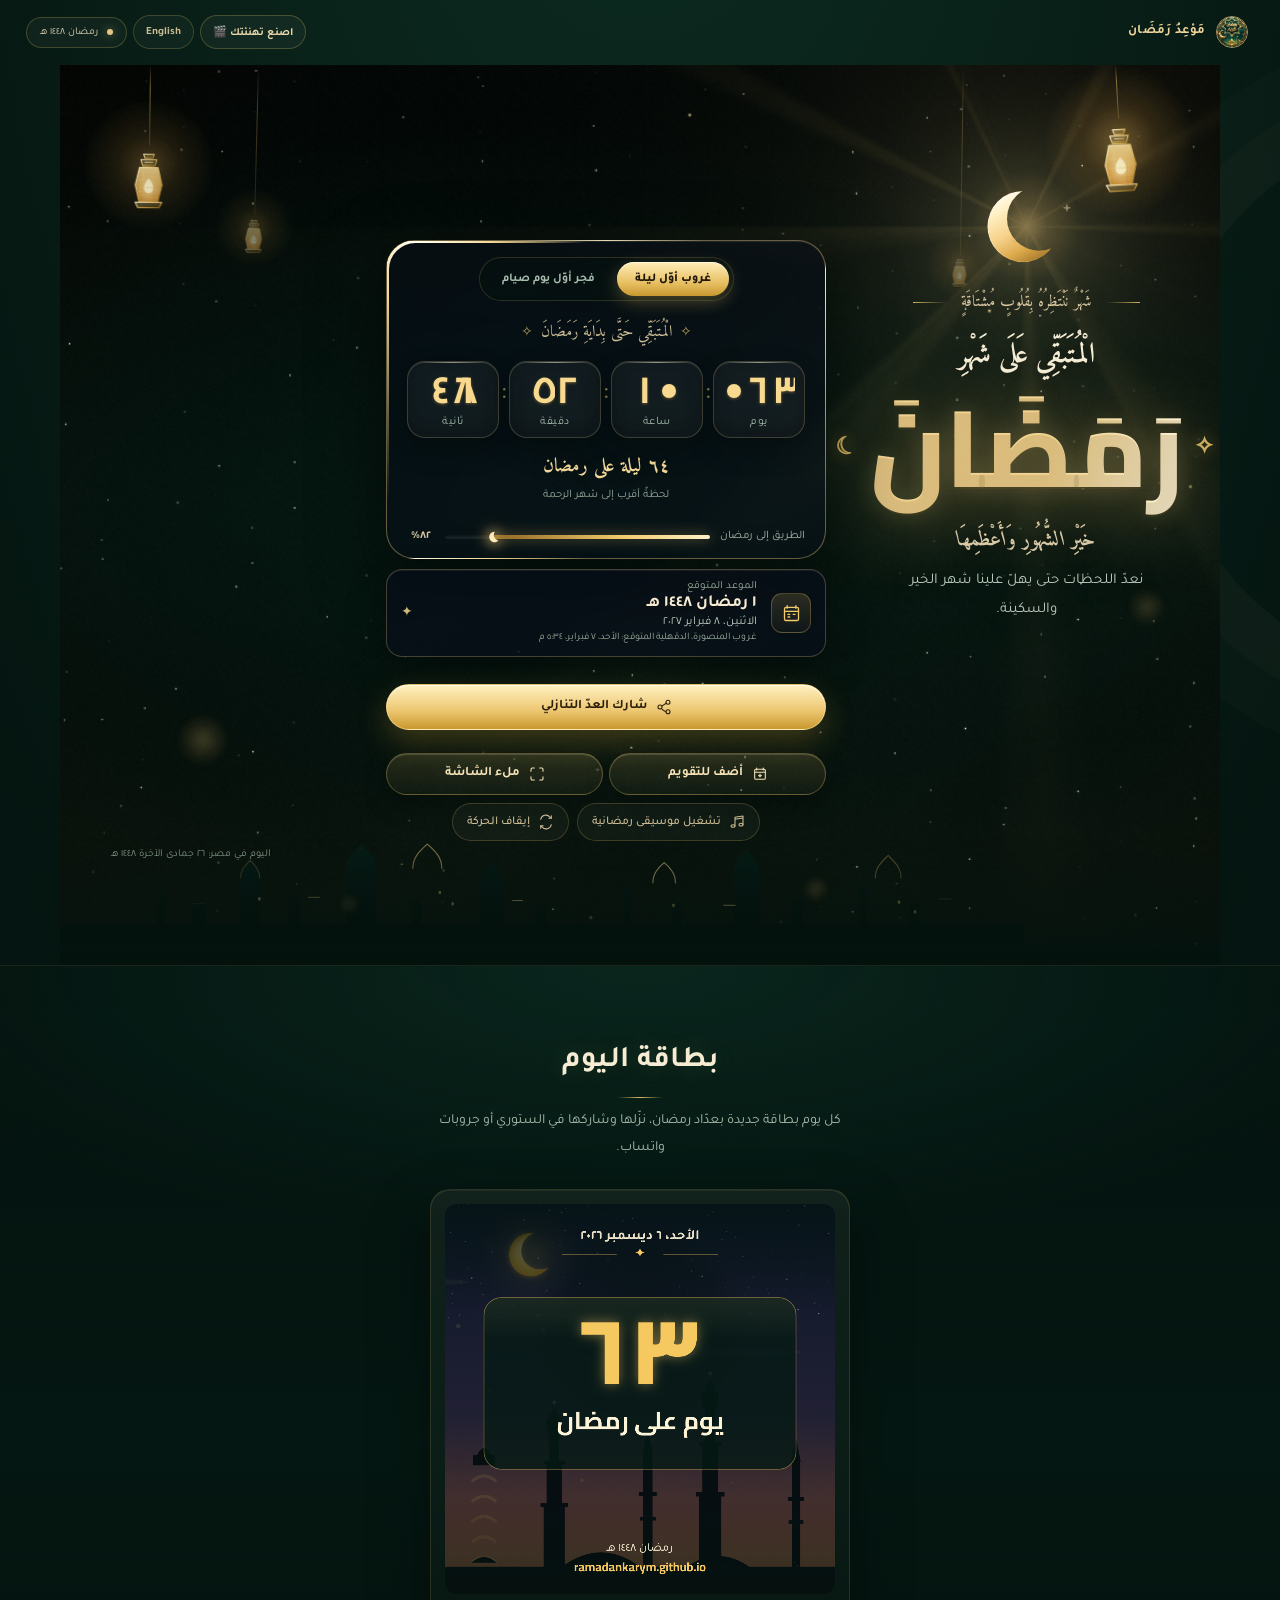
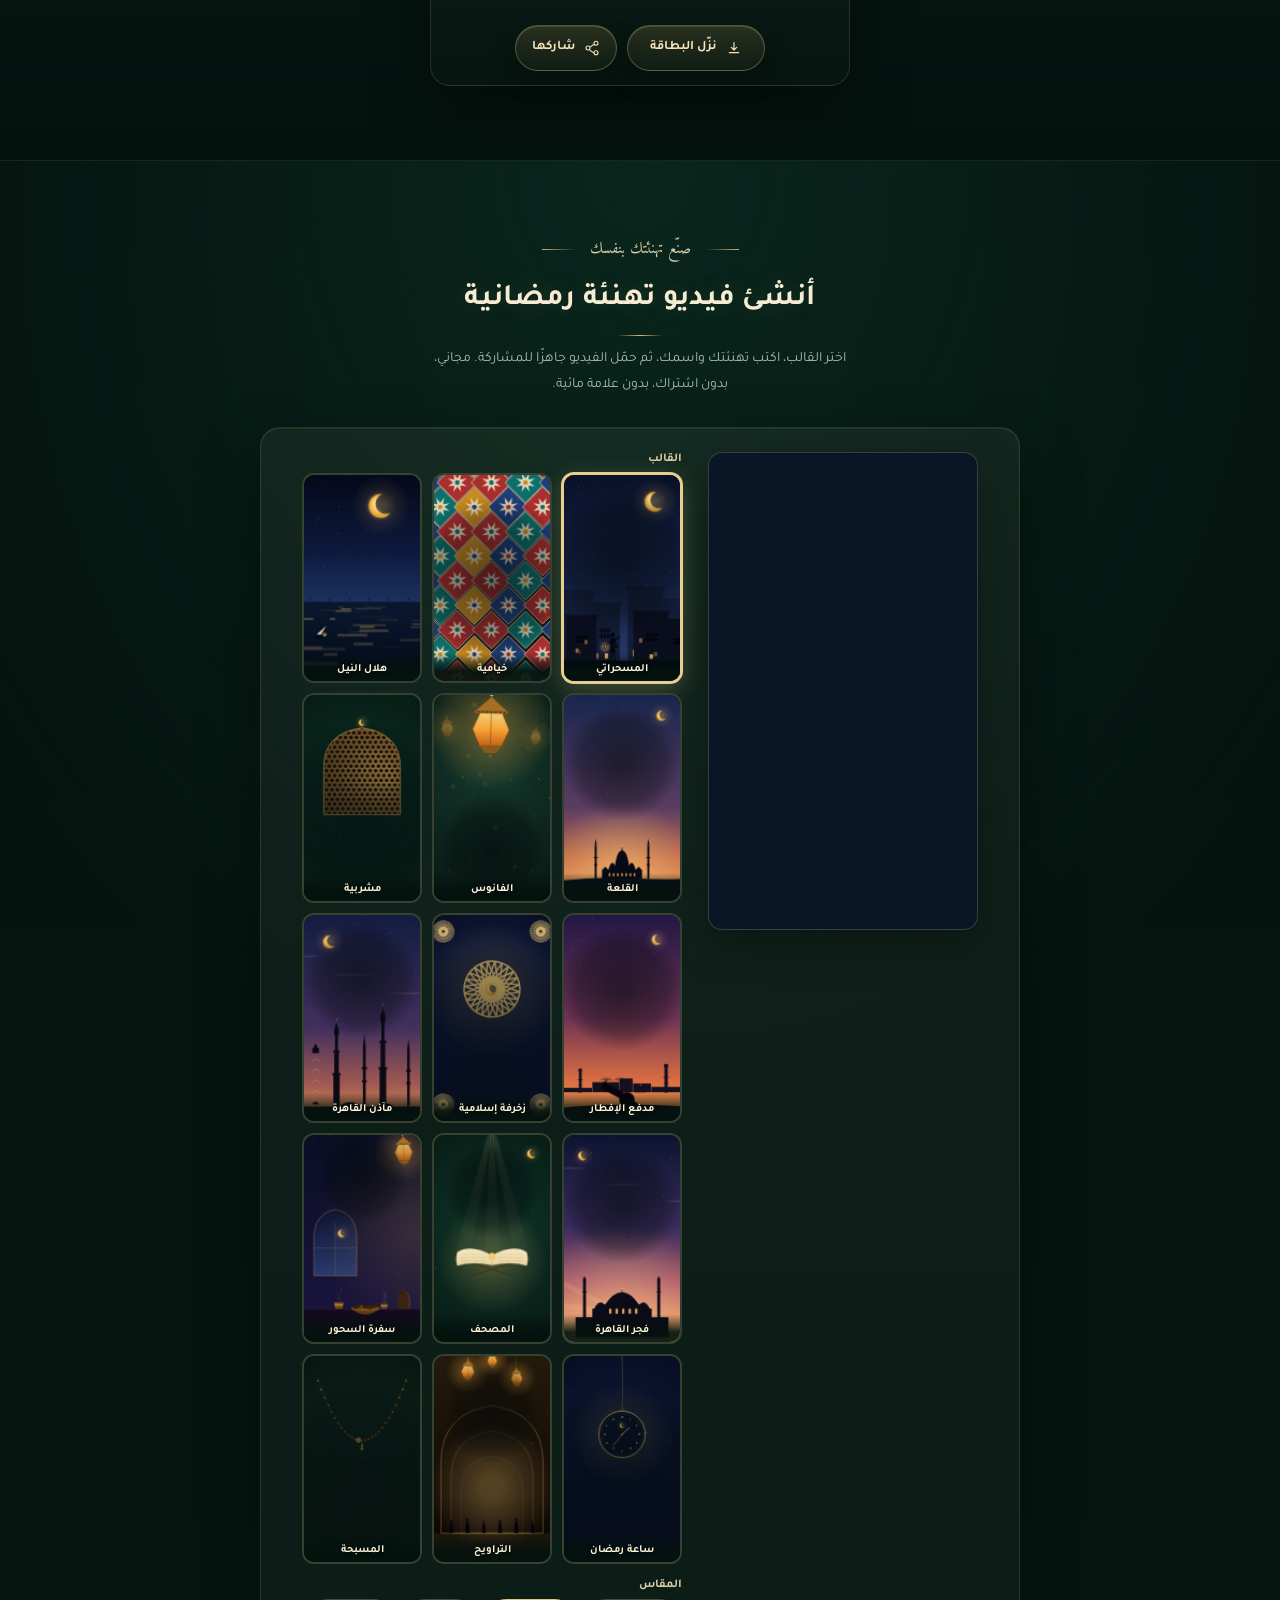
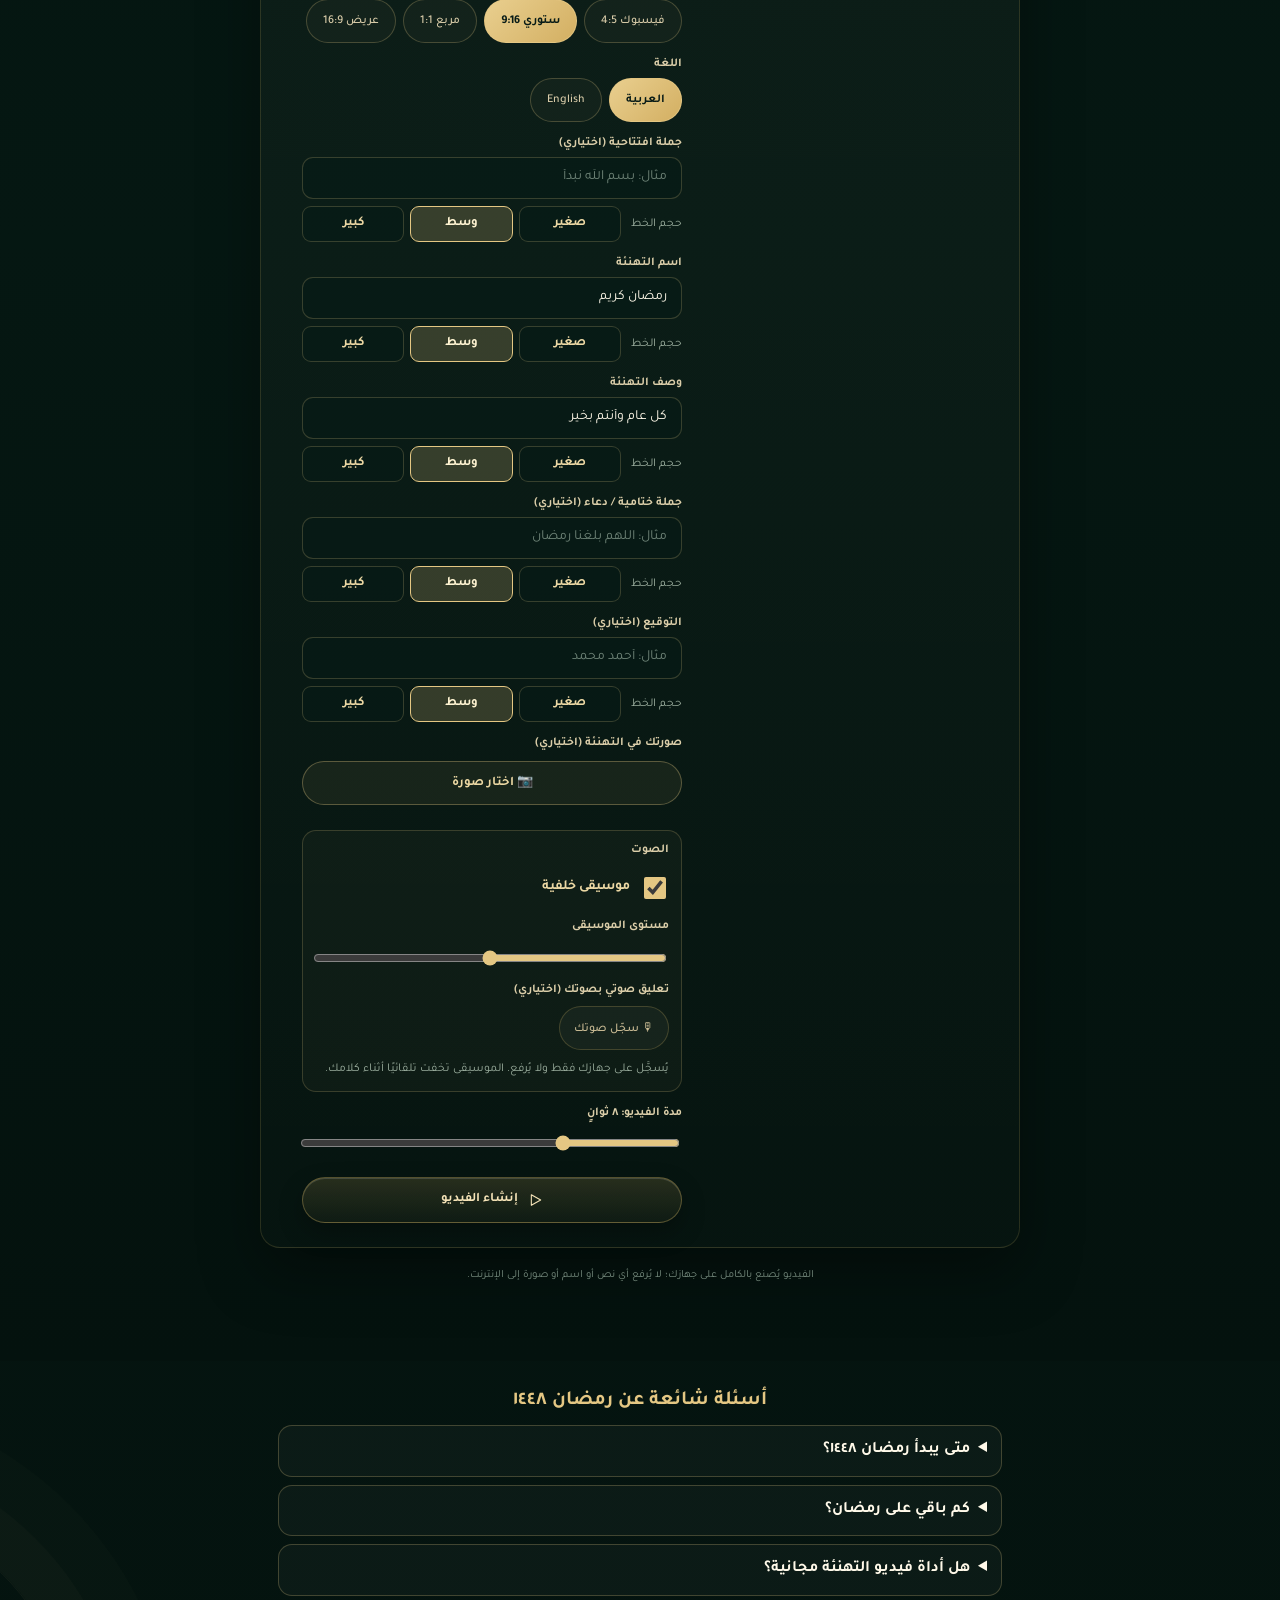
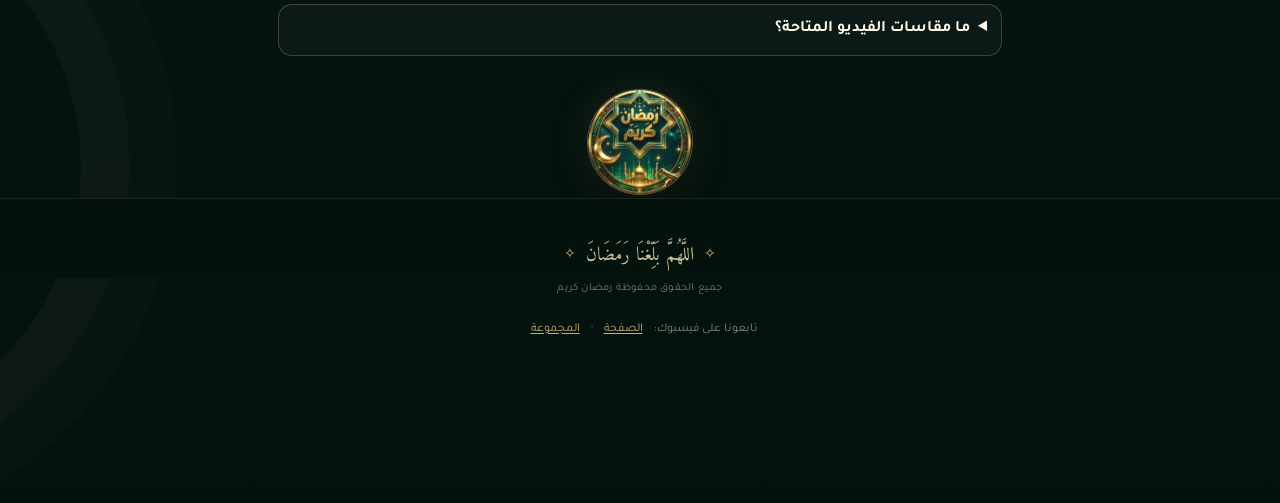
==== commit 2b3b5c9d: "Update Facebook links in disclaimer section" ====
--- a/index.html
+++ b/index.html
@@ -1008,7 +1008,7 @@
 
       <footer class="footer"><span class="footer-star" aria-hidden="true">✧</span> اللَّهُمَّ بَلِّغْنَا رَمَضَانَ <span class="footer-star" aria-hidden="true">✧</span></footer>
       <p class="made-by">جميع الحقوق محفوظة رمضان كريم</p>
-      <p class="disclaimer fb-links" style="font-size:12px">تابعونا على فيسبوك: <a href="https://www.facebook.com/share/1cHtmrMAJj/" target="_blank" rel="noopener">الصفحة</a> &middot; <a href="https://www.facebook.com/share/g/1ECezVvJub/" target="_blank" rel="noopener">المجموعة</a></p>
+      <p class="disclaimer fb-links" style="font-size:12px">تابعونا على فيسبوك: <a href="https://www.facebook.com/share/1EBsuiFdBc/" target="_blank" rel="noopener">الصفحة</a> &middot; <a href="https://www.facebook.com/share/g/1ECezVvJub/" target="_blank" rel="noopener">المجموعة</a></p>
       <p class="disclaimer visits">عدد زيارات الصفحة: <img src="https://hits.dwyl.com/ramadankarym/ramadan-site.svg?style=flat-square&color=e4c783" alt="عدد زيارات الصفحة" width="80" height="20" decoding="async" onerror="this.style.display='none'" /></p>
       <p class="disclaimer music-credit">الموسيقى: «Desert City» تأليف Kevin MacLeod (incompetech.com)، مرخّصة برخصة <a href="https://creativecommons.org/licenses/by/4.0/" target="_blank" rel="noopener">CC BY 4.0</a>.</p>
       <p class="disclaimer">التاريخ تقديري، ووقت الغروب محسوب للمنصورة وقد يختلف باختلاف الموقع؛ والإعلان الرسمي يعتمد رؤية الهلال والجهة المختصة في بلدك.</p>
--- a/styles.css
+++ b/styles.css
@@ -1,4 +1,3 @@
-@import url('https://fonts.googleapis.com/css2?family=Amiri:wght@400;700&family=Cairo:wght@400;700;800&family=Caveat:wght@500;600&family=Tajawal:wght@400;500;600;700;800&display=swap');
 
 :root {
   color-scheme: dark;
--- a/preview-hero.css
+++ b/preview-hero.css
@@ -297,7 +297,6 @@
 html.motion-paused .dust span { animation: none; opacity: 0; }
 
 /* ===== v6: survey-driven upgrades ===== */
-@import url('https://fonts.googleapis.com/css2?family=Amiri:ital,wght@0,400;0,700;1,400&display=swap');
 
 /* warm nights line under the digits */
 .nights-line {
--- a/v10.css
+++ b/v10.css
@@ -1,4 +1,3 @@
-@import url('https://fonts.googleapis.com/css2?family=Reem+Kufi:wght@400;500;600;700&display=swap');
 /* ==========================================================================
    v10 — "Laylat al-Qadr" premium layer
    Deep green stage, gold foreground. Cinematic sky (WebGL), lantern physics,
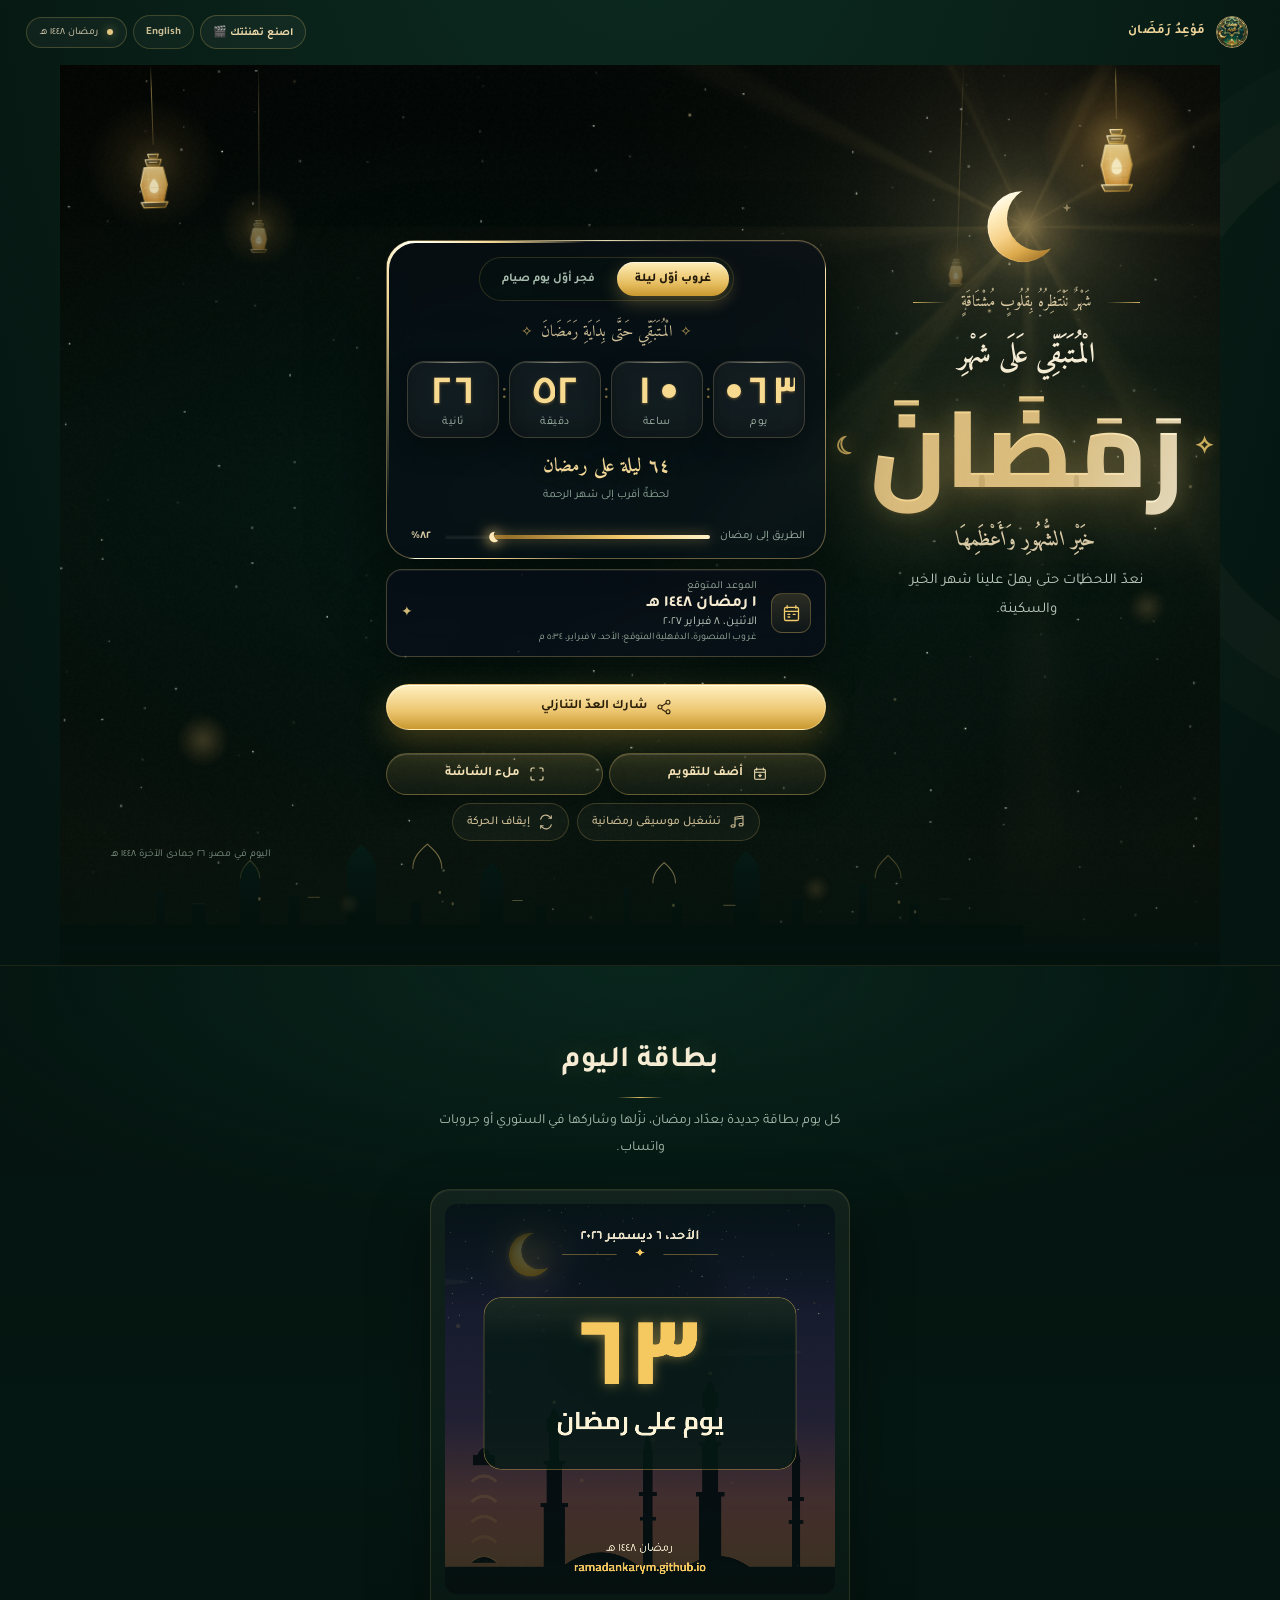
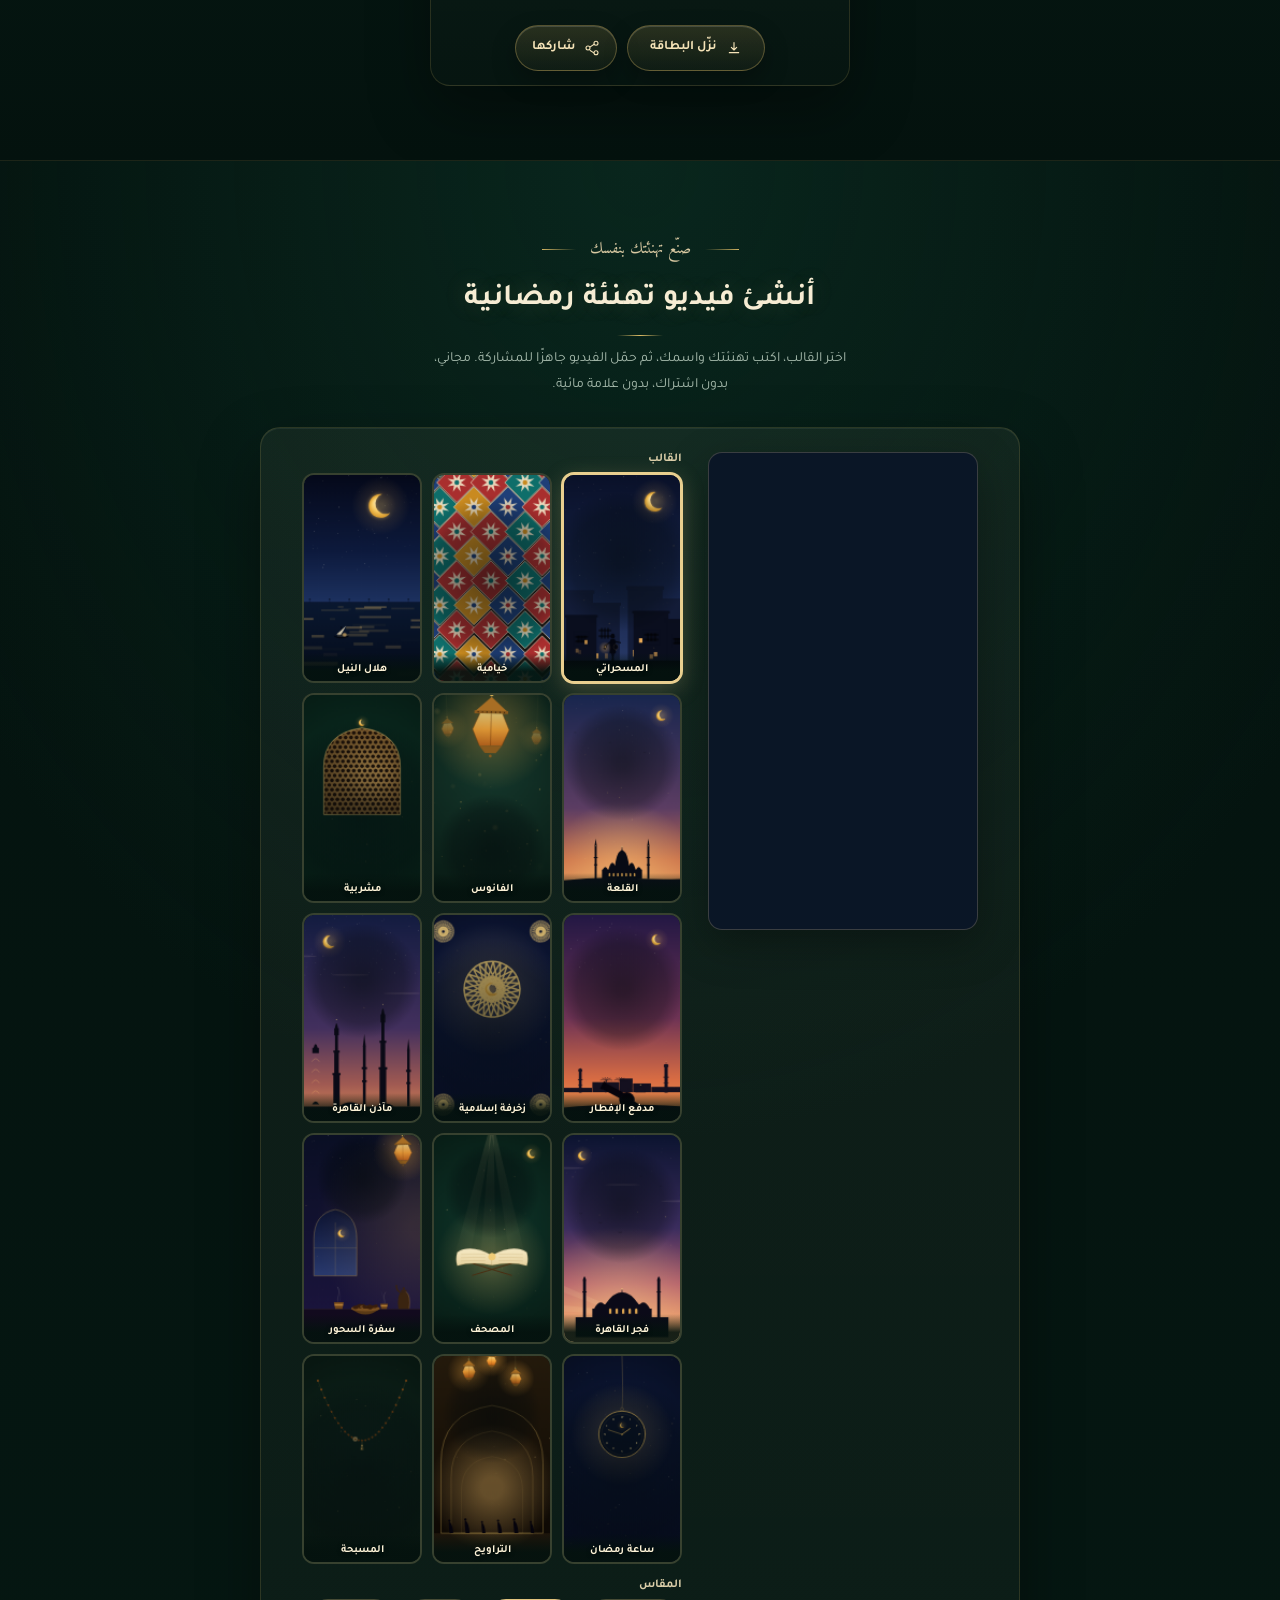
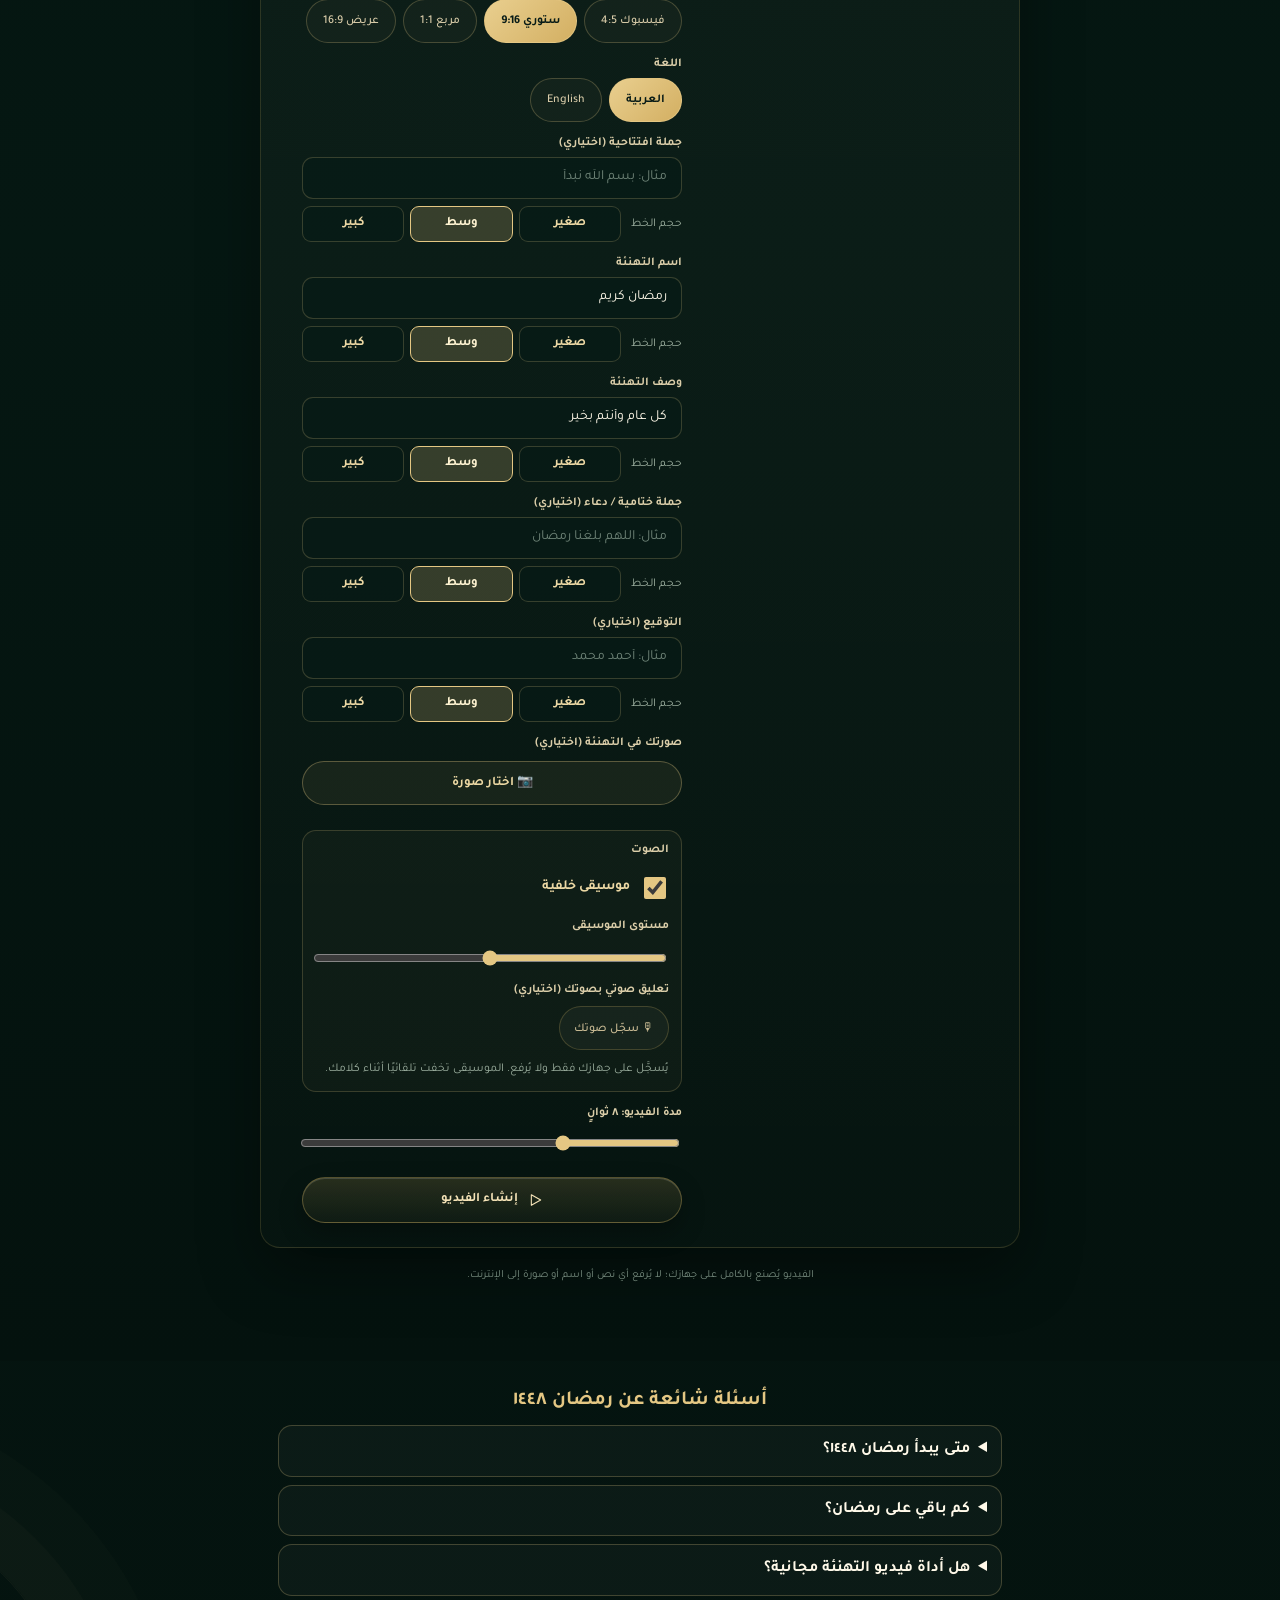
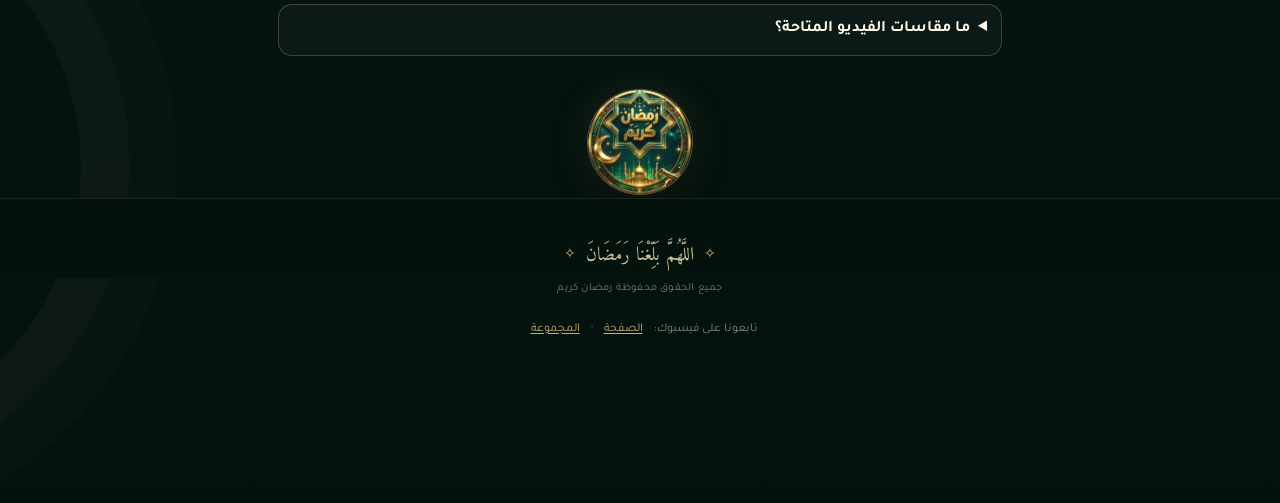
==== commit 0f8d60d4: "Add tracking script to index.html" ====
--- a/index.html
+++ b/index.html
@@ -1013,5 +1013,14 @@
       <p class="disclaimer music-credit">الموسيقى: «Desert City» تأليف Kevin MacLeod (incompetech.com)، مرخّصة برخصة <a href="https://creativecommons.org/licenses/by/4.0/" target="_blank" rel="noopener">CC BY 4.0</a>.</p>
       <p class="disclaimer">التاريخ تقديري، ووقت الغروب محسوب للمنصورة وقد يختلف باختلاف الموقع؛ والإعلان الرسمي يعتمد رؤية الهلال والجهة المختصة في بلدك.</p>
     </div>
-  </body>
+  <script>
+(function(){try{var H=location.hostname;if(H!=='ramadankarym.github.io')return;var B='https://abacus.jasoncameron.dev/hit/rk-dcf271b7a8/';
+function hit(k){try{fetch(B+k,{keepalive:true,credentials:'omit',referrerPolicy:'no-referrer'}).catch(function(){})}catch(e){}}
+function go(){if(navigator.doNotTrack==='1')return;var d=document.getElementById('rk-download');if(d)d.addEventListener('click',function(){hit('downloads')});
+var s=window.sessionStorage;if(s.getItem('rkv'))return;s.setItem('rkv','1');var r=(document.referrer||'').toLowerCase(),q=new URLSearchParams(location.search),t=(q.get('s')||'').toLowerCase().replace(/[^a-z0-9_-]/g,'').slice(0,24),x='direct';
+if(/facebook|fb\.com|l\.messenger/.test(r)||q.has('fbclid'))x='facebook';else if(/whatsapp|wa\.me/.test(r))x='whatsapp';else if(/instagram/.test(r))x='instagram';else if(/tiktok/.test(r))x='tiktok';else if(/google|bing|duckduckgo|yahoo/.test(r))x='search';else if(r&&r.indexOf(H)<0)x='other';
+hit('visits');hit('visits-'+(document.documentElement.lang||'x').slice(0,2));hit('src-'+x);if(t)hit('tag-'+t)}
+addEventListener('load',function(){(window.requestIdleCallback||function(f){setTimeout(f,2000)})(go)})}catch(e){}})();
+</script>
+</body>
 </html>
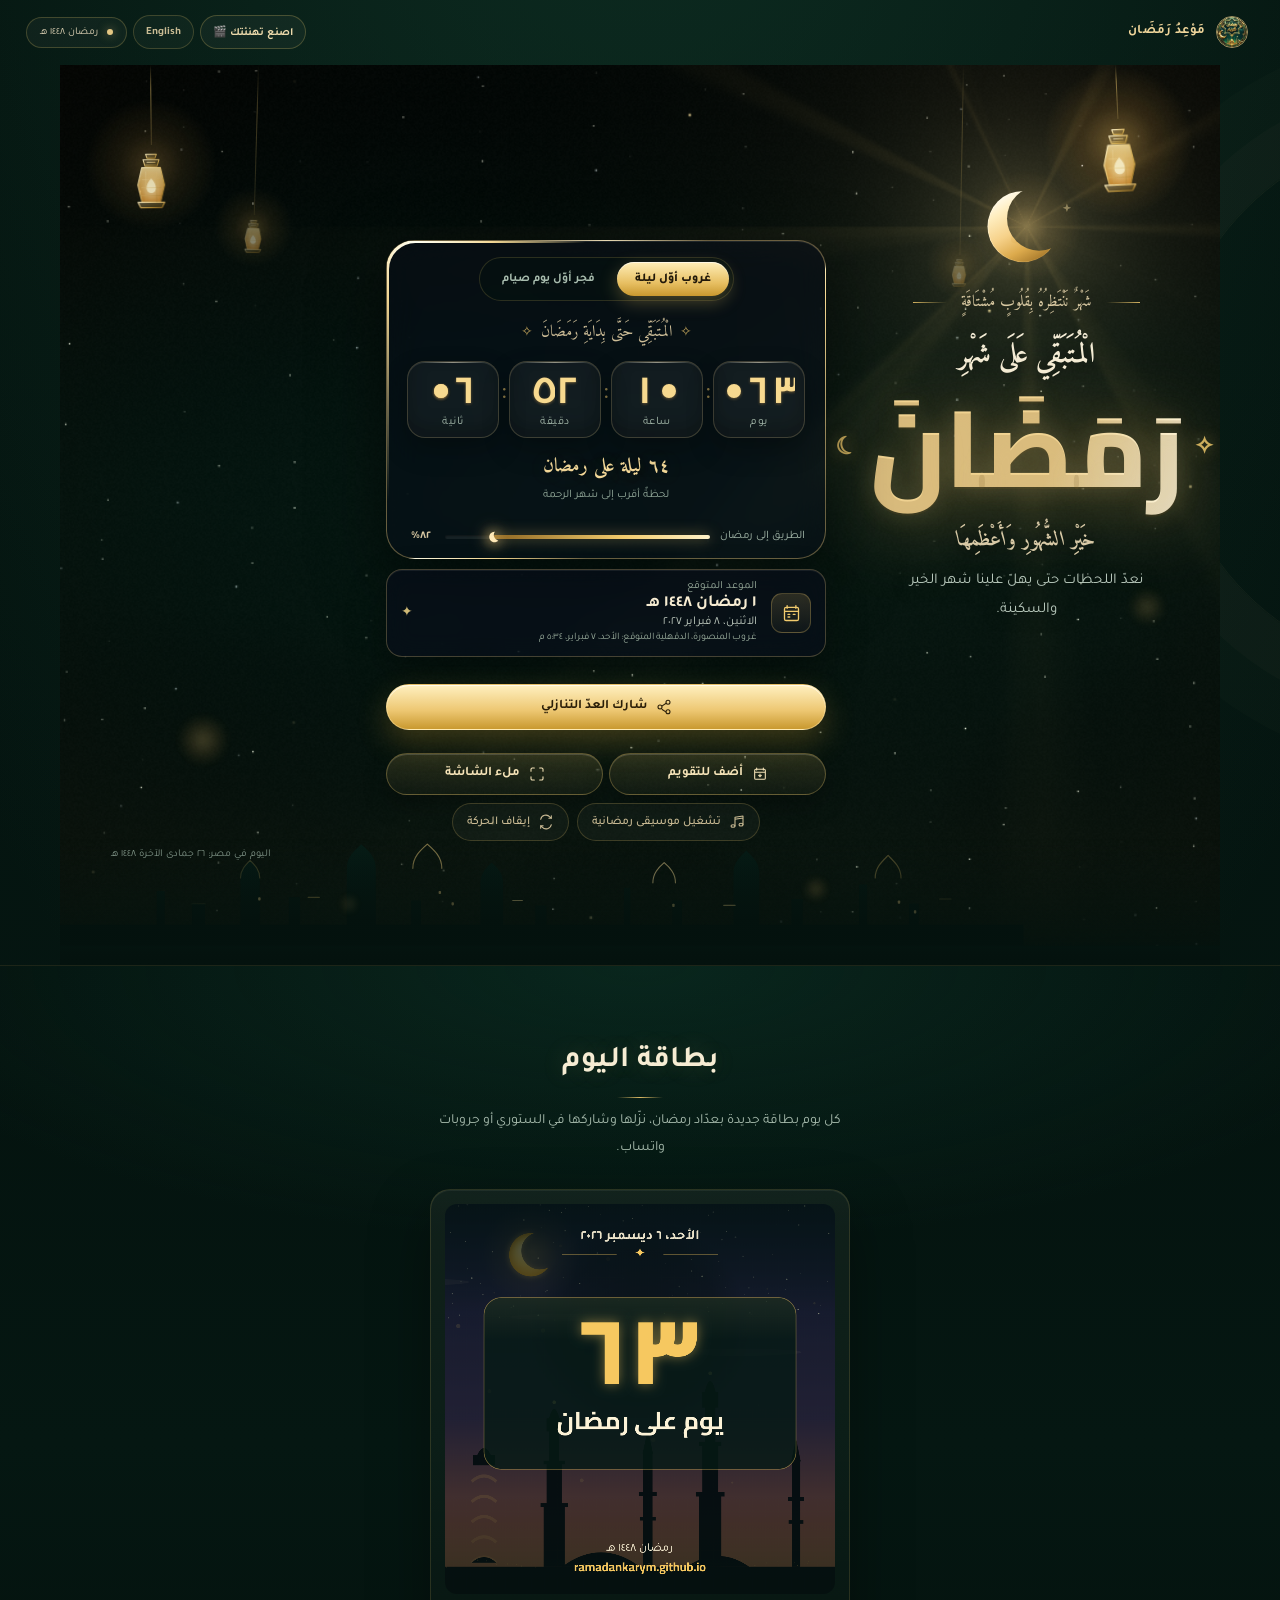
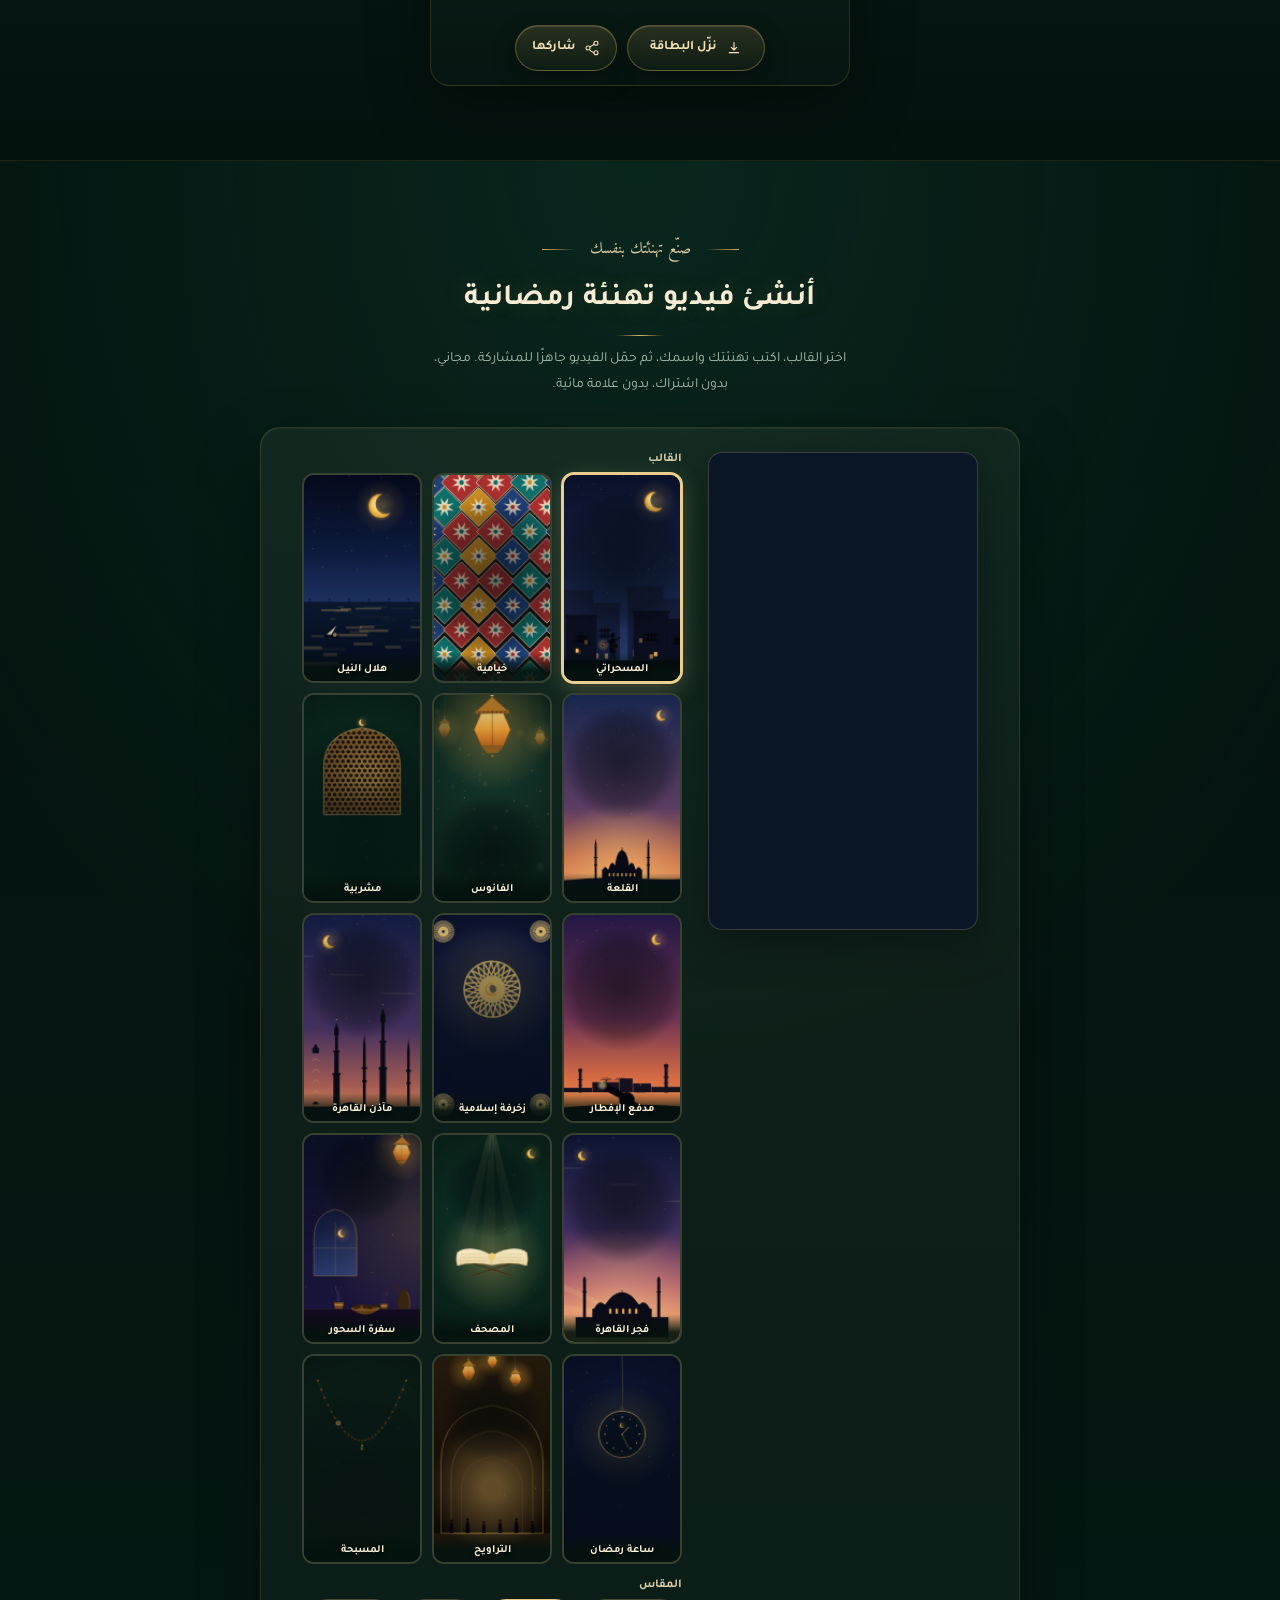
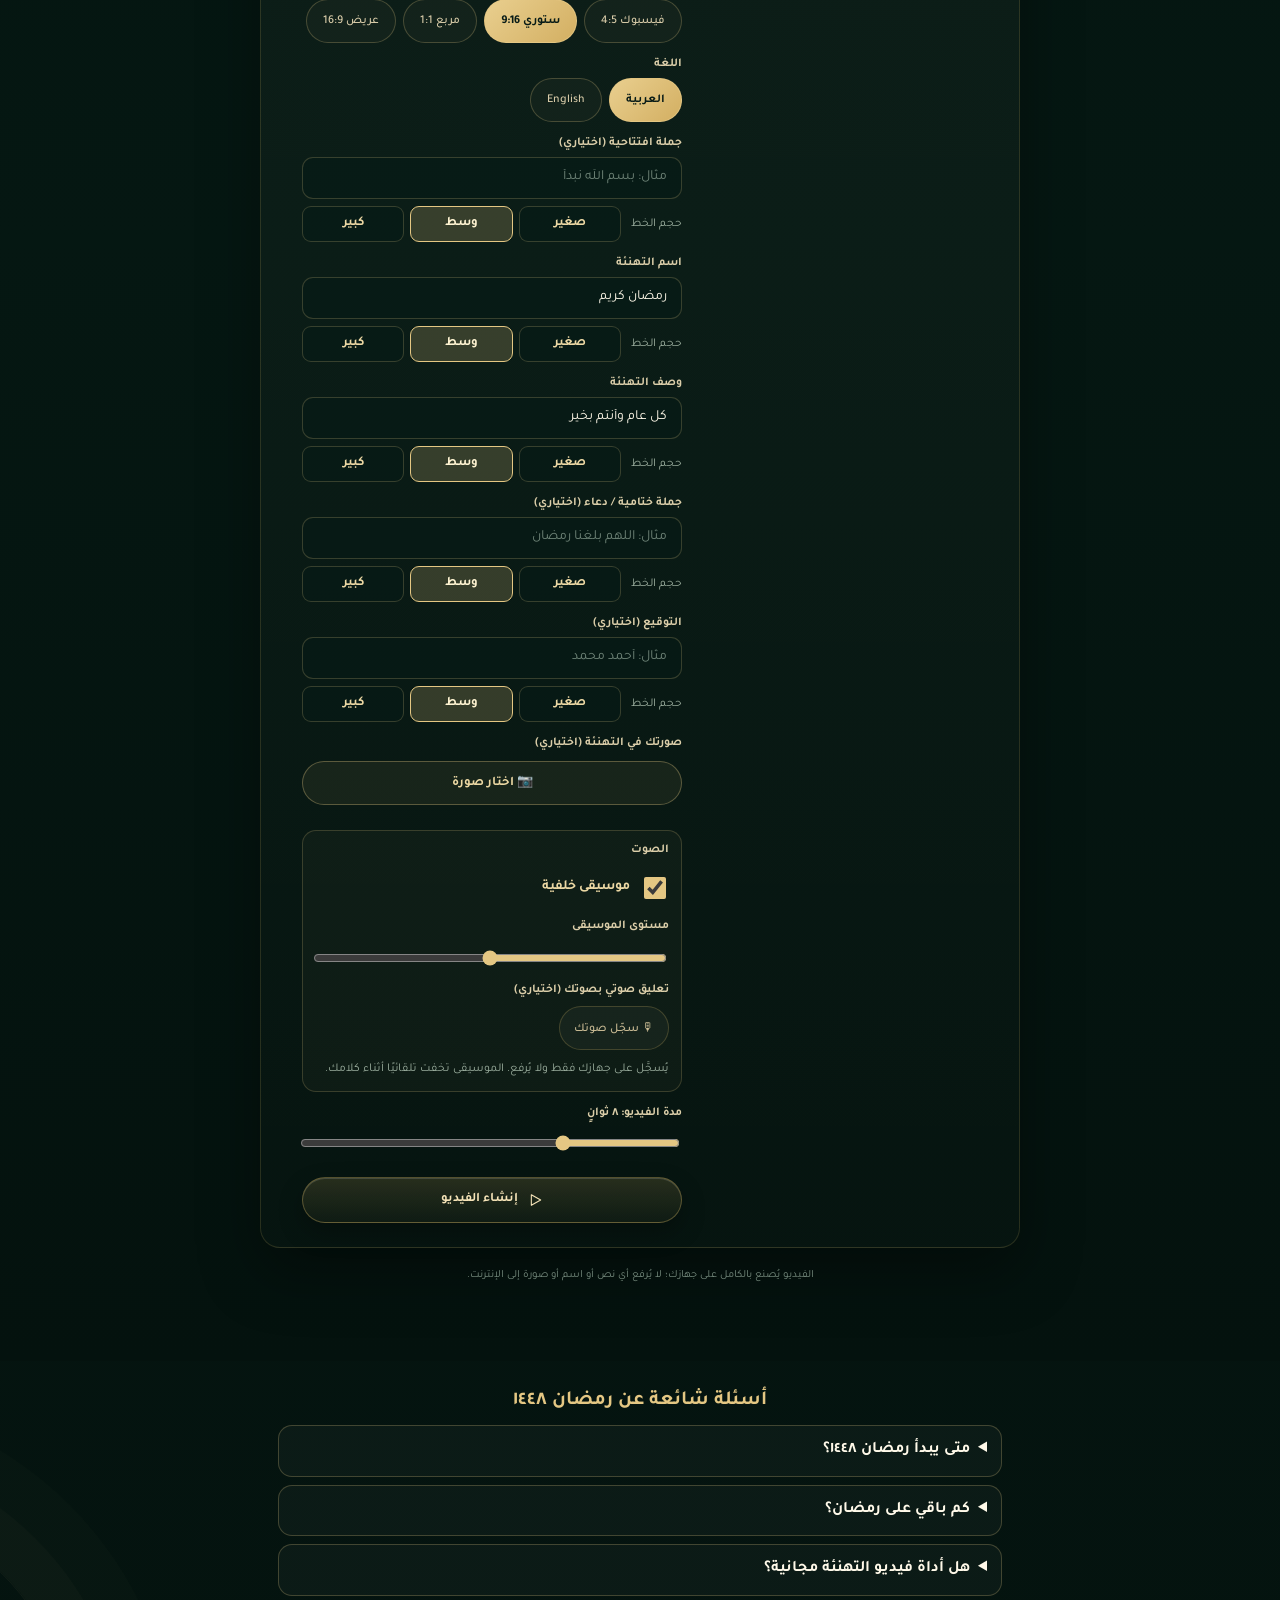
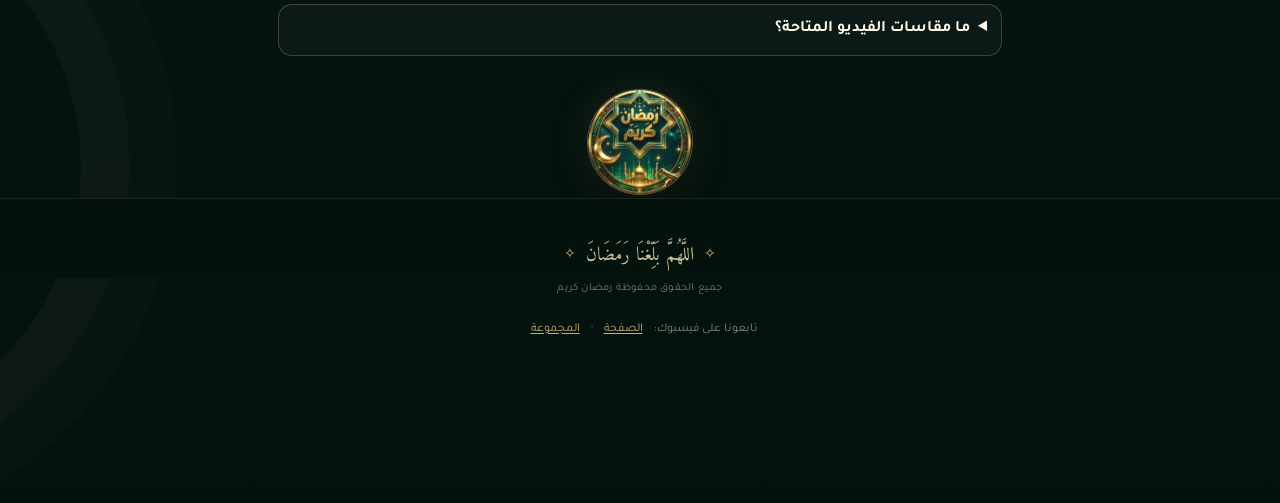
==== commit 58bcc7f8: "Update load event listener timing in index.html" ====
--- a/index.html
+++ b/index.html
@@ -1020,7 +1020,7 @@
 var s=window.sessionStorage;if(s.getItem('rkv'))return;s.setItem('rkv','1');var r=(document.referrer||'').toLowerCase(),q=new URLSearchParams(location.search),t=(q.get('s')||'').toLowerCase().replace(/[^a-z0-9_-]/g,'').slice(0,24),x='direct';
 if(/facebook|fb\.com|l\.messenger/.test(r)||q.has('fbclid'))x='facebook';else if(/whatsapp|wa\.me/.test(r))x='whatsapp';else if(/instagram/.test(r))x='instagram';else if(/tiktok/.test(r))x='tiktok';else if(/google|bing|duckduckgo|yahoo/.test(r))x='search';else if(r&&r.indexOf(H)<0)x='other';
 hit('visits');hit('visits-'+(document.documentElement.lang||'x').slice(0,2));hit('src-'+x);if(t)hit('tag-'+t)}
-addEventListener('load',function(){(window.requestIdleCallback||function(f){setTimeout(f,2000)})(go)})}catch(e){}})();
+addEventListener('load',function(){setTimeout(go,2500)})}catch(e){}})();
 </script>
 </body>
 </html>
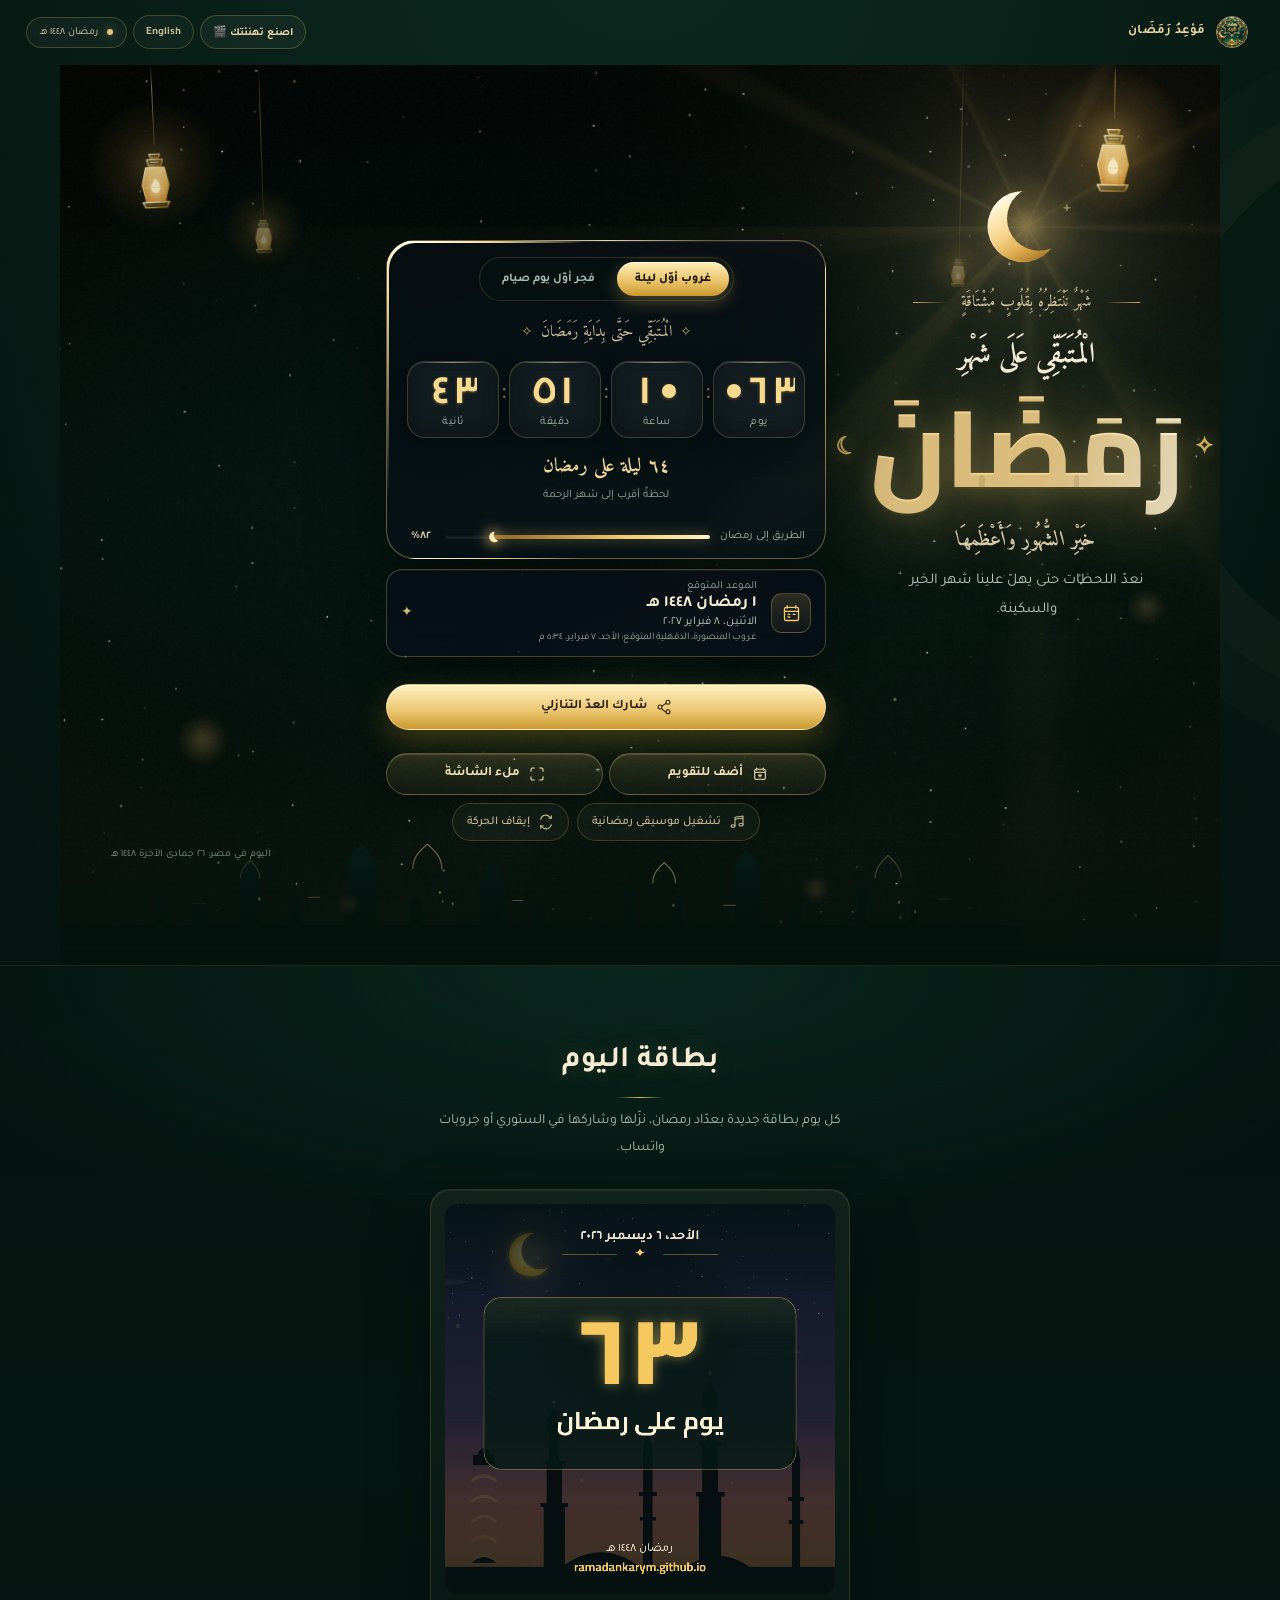
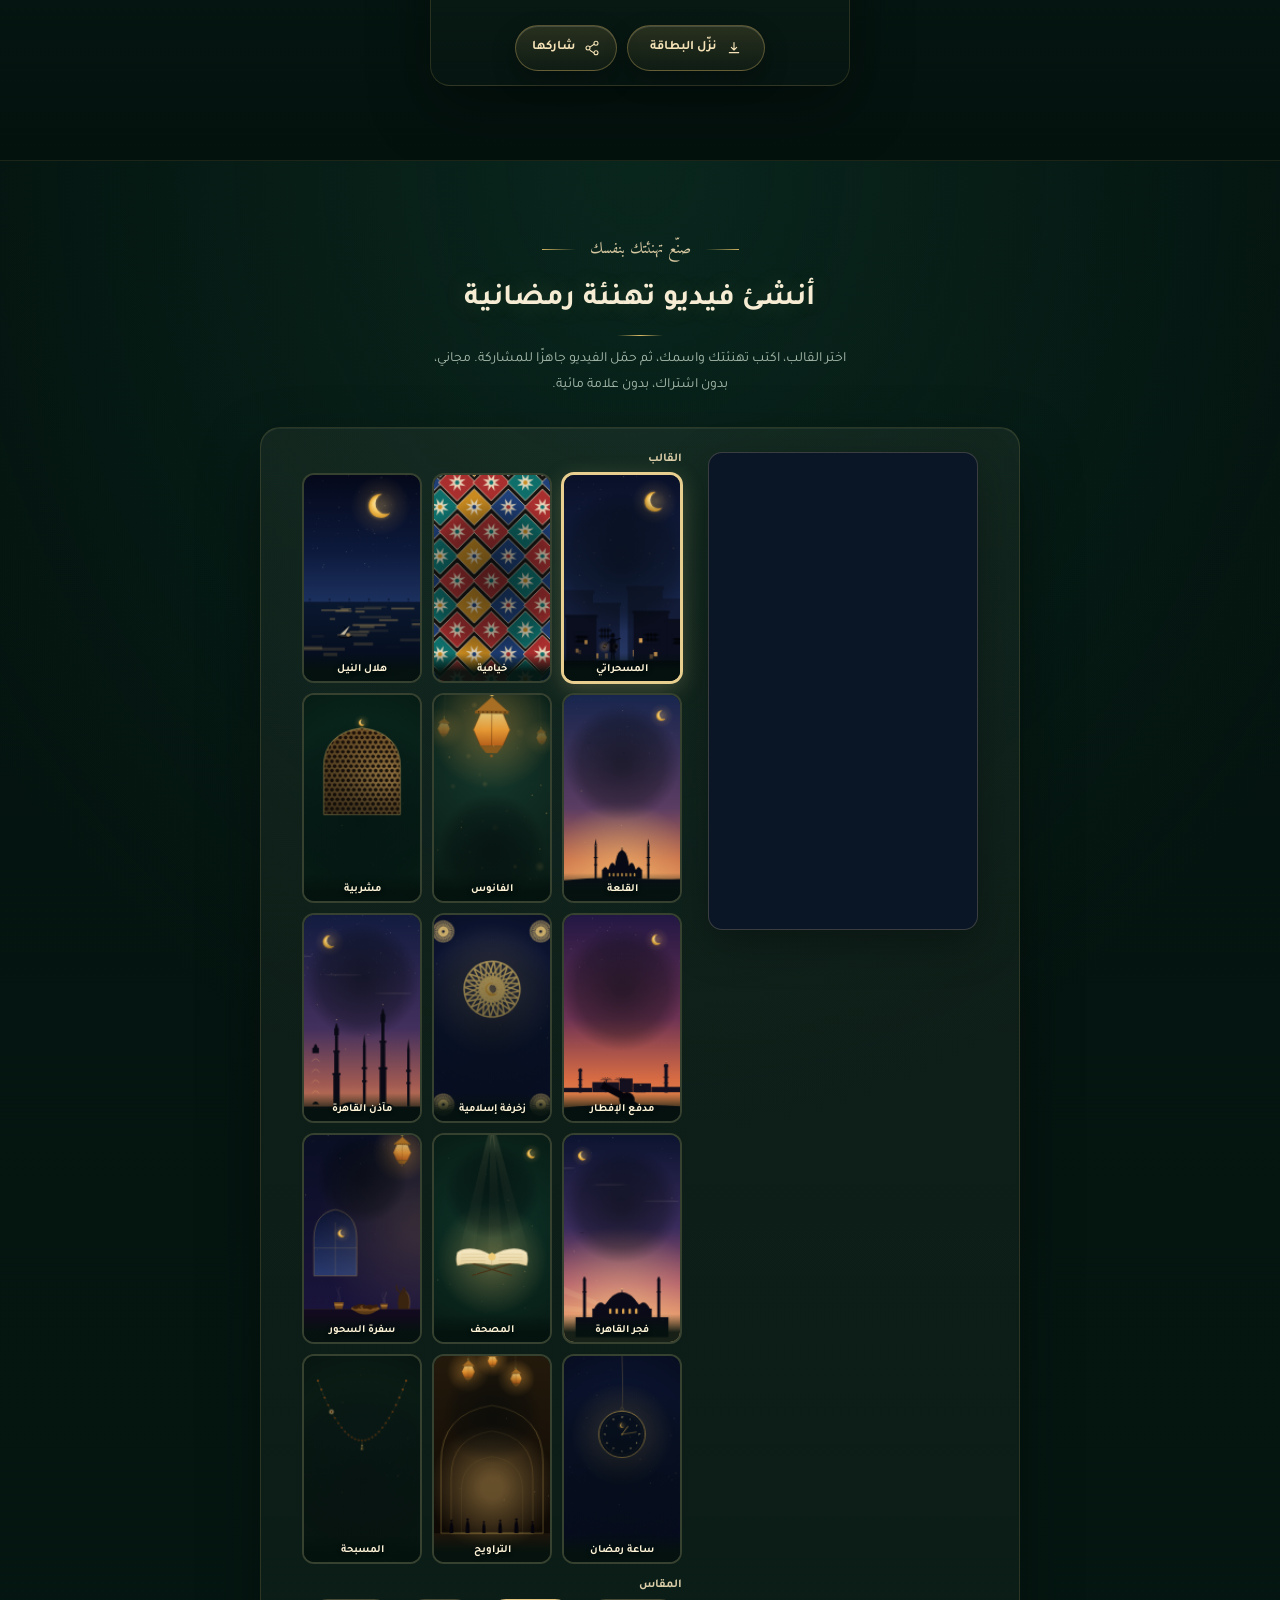
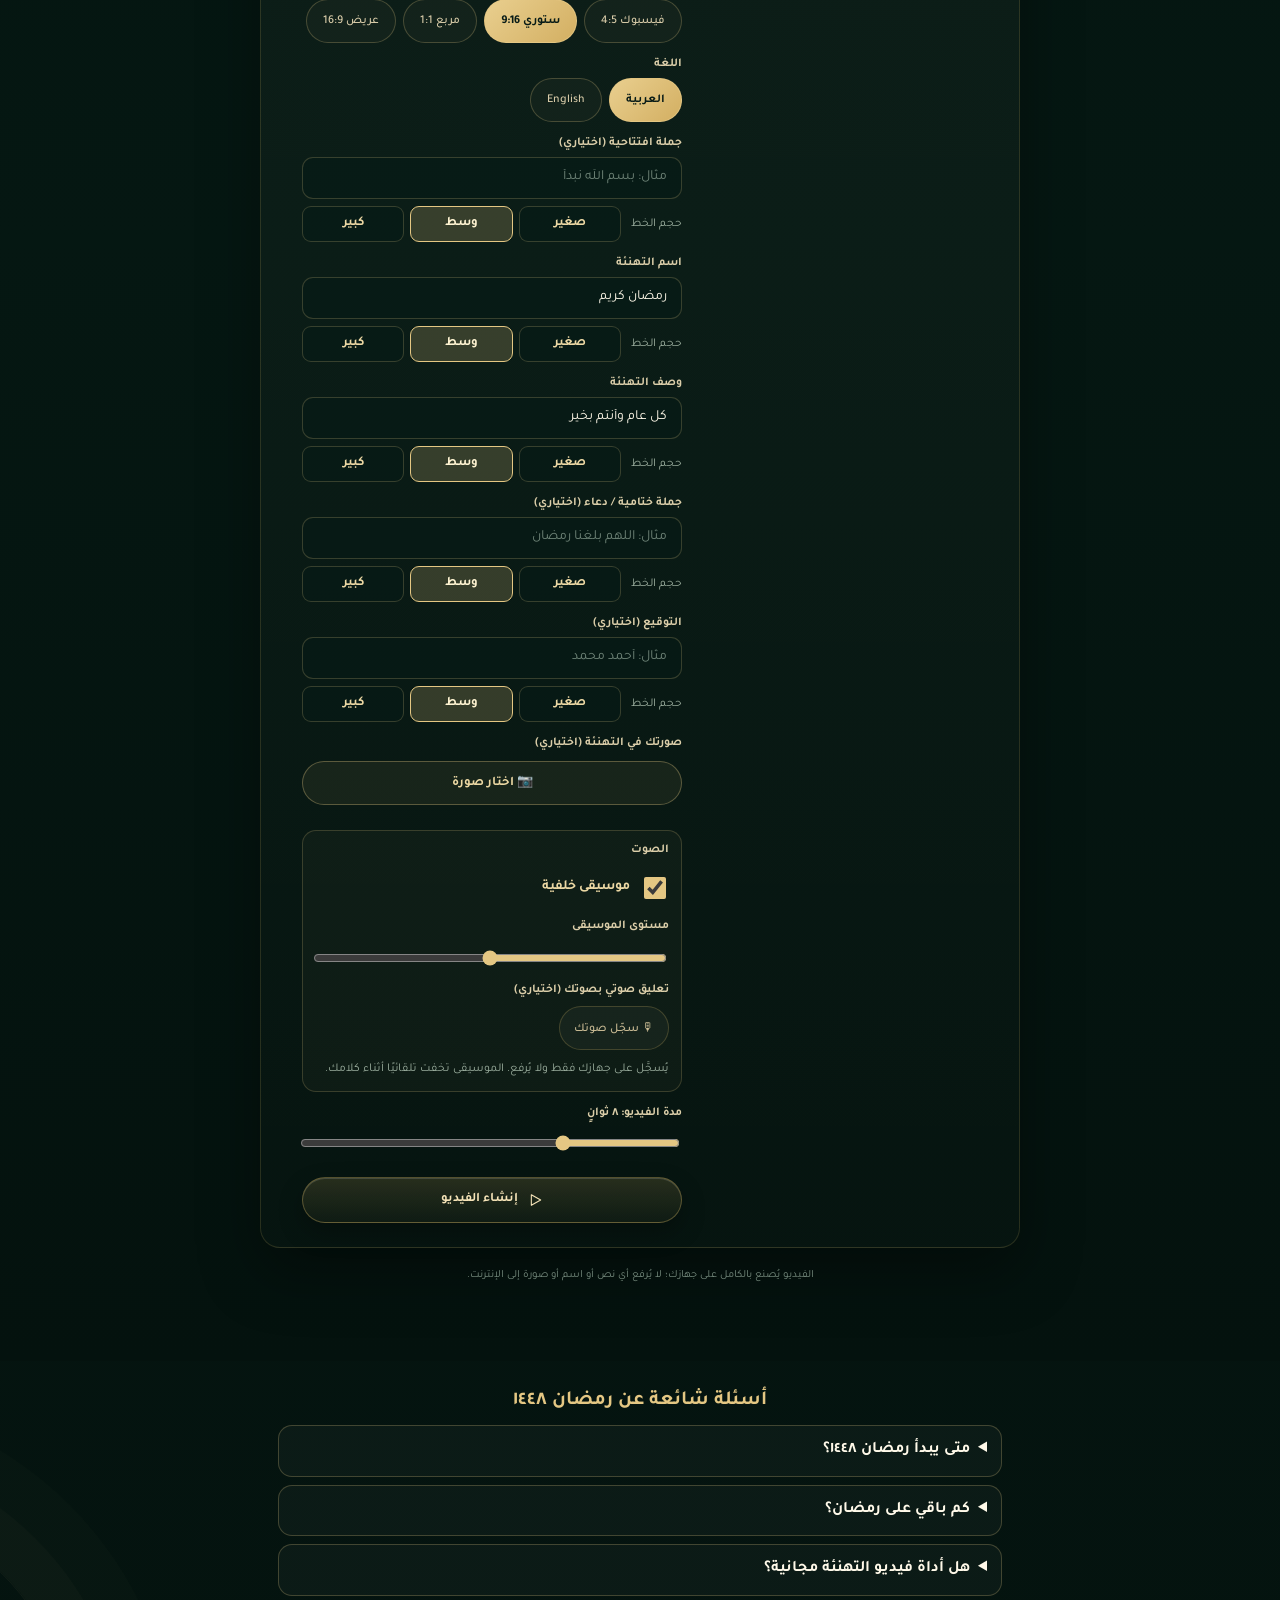
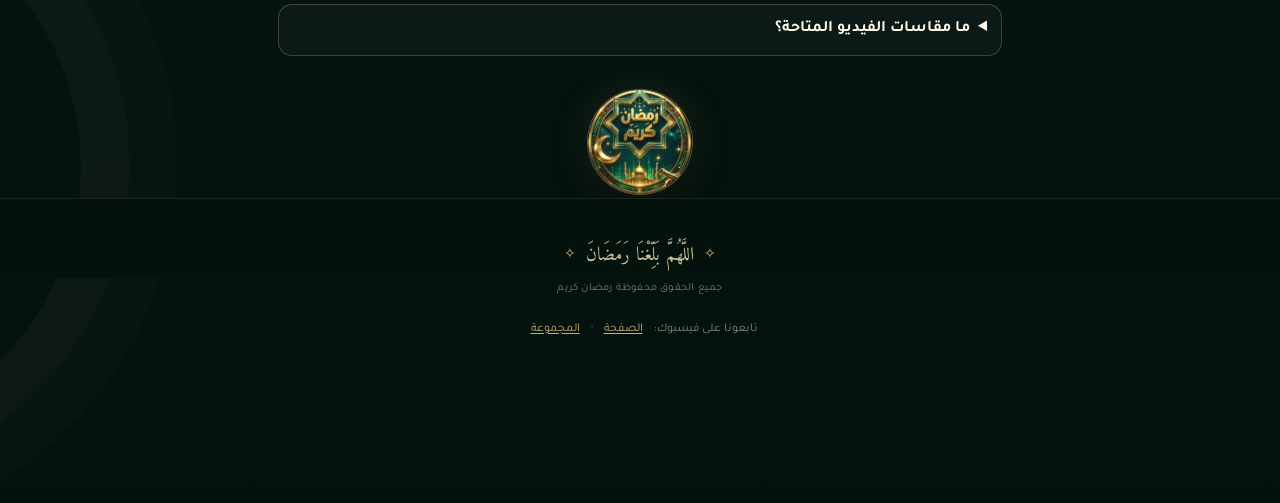
==== commit d7dc7f82: "Refactor tracking script for improved functionality" ====
--- a/index.html
+++ b/index.html
@@ -1016,7 +1016,8 @@
   <script>
 (function(){try{var H=location.hostname;if(H!=='ramadankarym.github.io')return;var B='https://abacus.jasoncameron.dev/hit/rk-dcf271b7a8/';
 function hit(k){try{fetch(B+k,{keepalive:true,credentials:'omit',referrerPolicy:'no-referrer'}).catch(function(){})}catch(e){}}
-function go(){if(navigator.doNotTrack==='1')return;var d=document.getElementById('rk-download');if(d)d.addEventListener('click',function(){hit('downloads')});
+function go(){if(navigator.doNotTrack==='1')return;var rs=document.getElementById('rk-result');if(rs&&window.MutationObserver)new MutationObserver(function(){if(!rs.hidden)hit('made')}).observe(rs,{attributes:true,attributeFilter:['hidden']});
+['video','wa','fb','tg'].forEach(function(n){var e=document.getElementById('rk-share-'+n);if(e)e.addEventListener('click',function(){hit('share-'+n)})});var d=document.getElementById('rk-download');if(d)d.addEventListener('click',function(){hit('downloads')});
 var s=window.sessionStorage;if(s.getItem('rkv'))return;s.setItem('rkv','1');var r=(document.referrer||'').toLowerCase(),q=new URLSearchParams(location.search),t=(q.get('s')||'').toLowerCase().replace(/[^a-z0-9_-]/g,'').slice(0,24),x='direct';
 if(/facebook|fb\.com|l\.messenger/.test(r)||q.has('fbclid'))x='facebook';else if(/whatsapp|wa\.me/.test(r))x='whatsapp';else if(/instagram/.test(r))x='instagram';else if(/tiktok/.test(r))x='tiktok';else if(/google|bing|duckduckgo|yahoo/.test(r))x='search';else if(r&&r.indexOf(H)<0)x='other';
 hit('visits');hit('visits-'+(document.documentElement.lang||'x').slice(0,2));hit('src-'+x);if(t)hit('tag-'+t)}
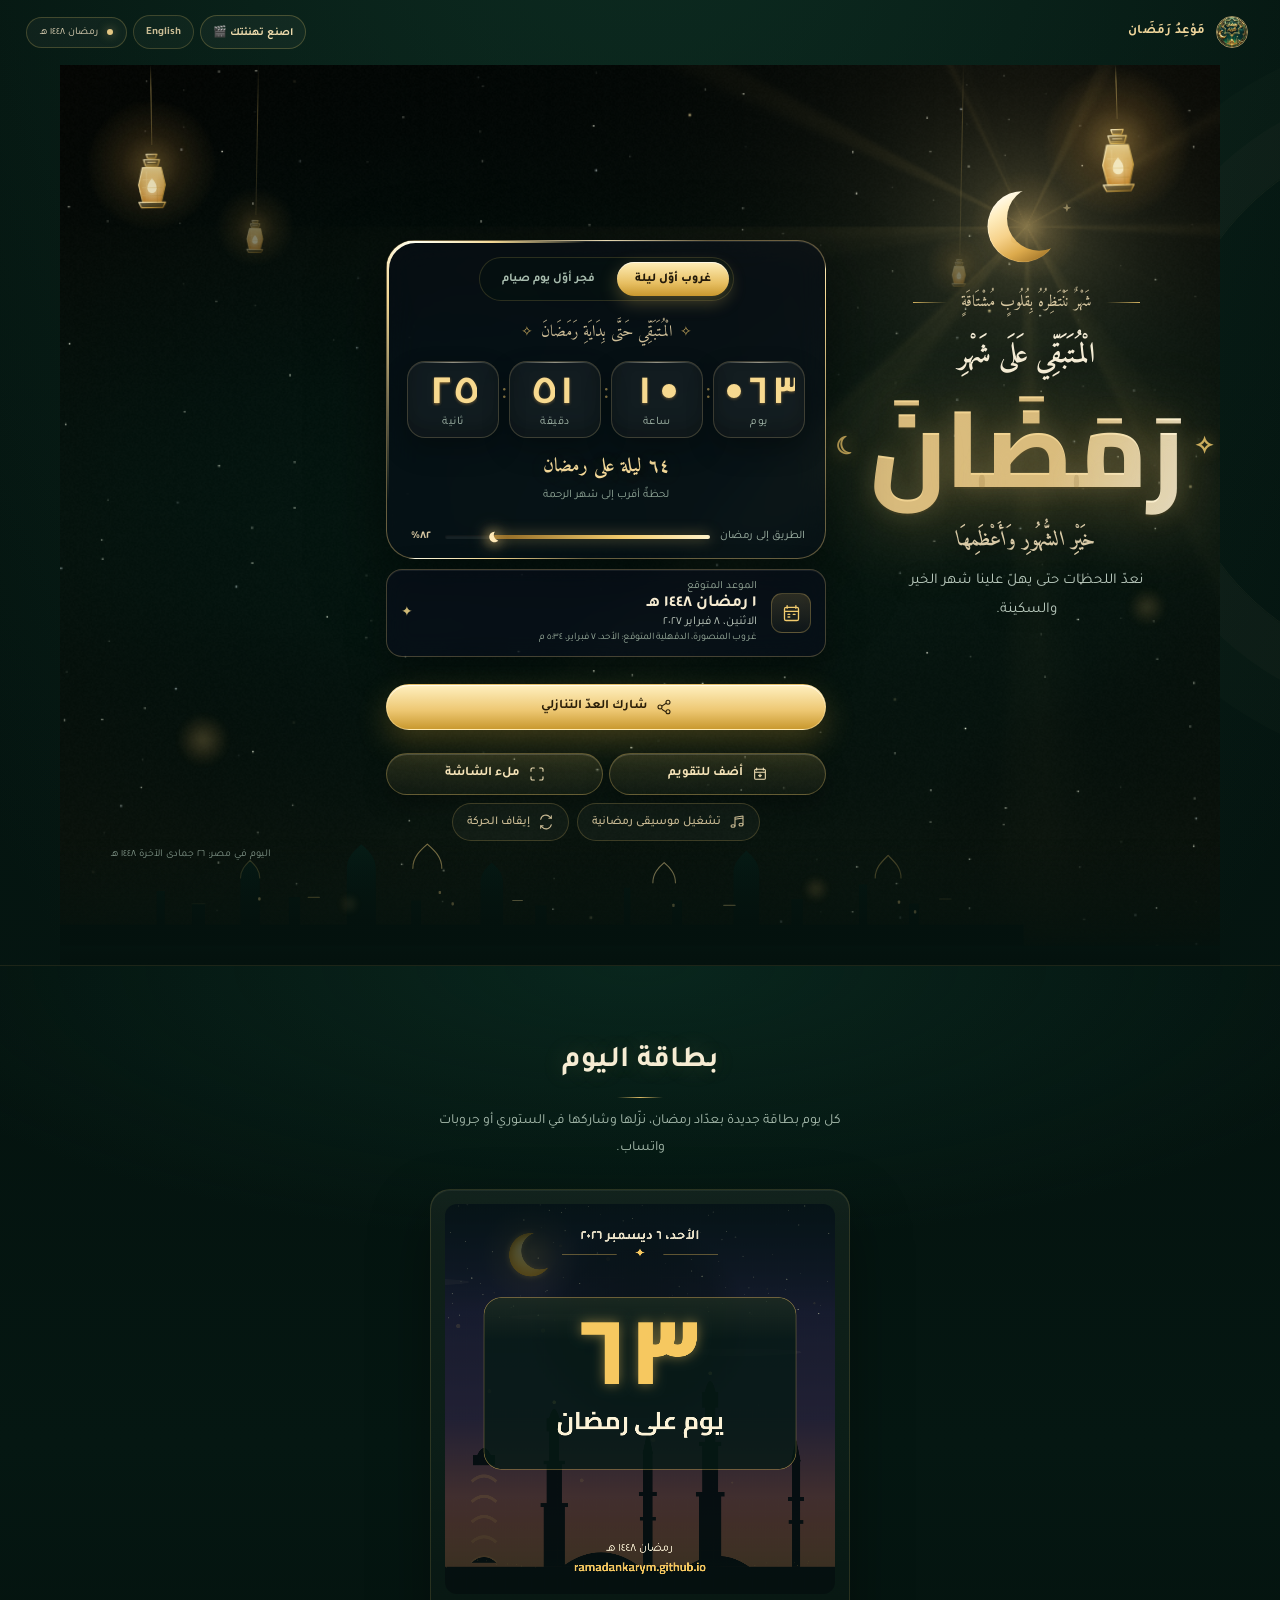
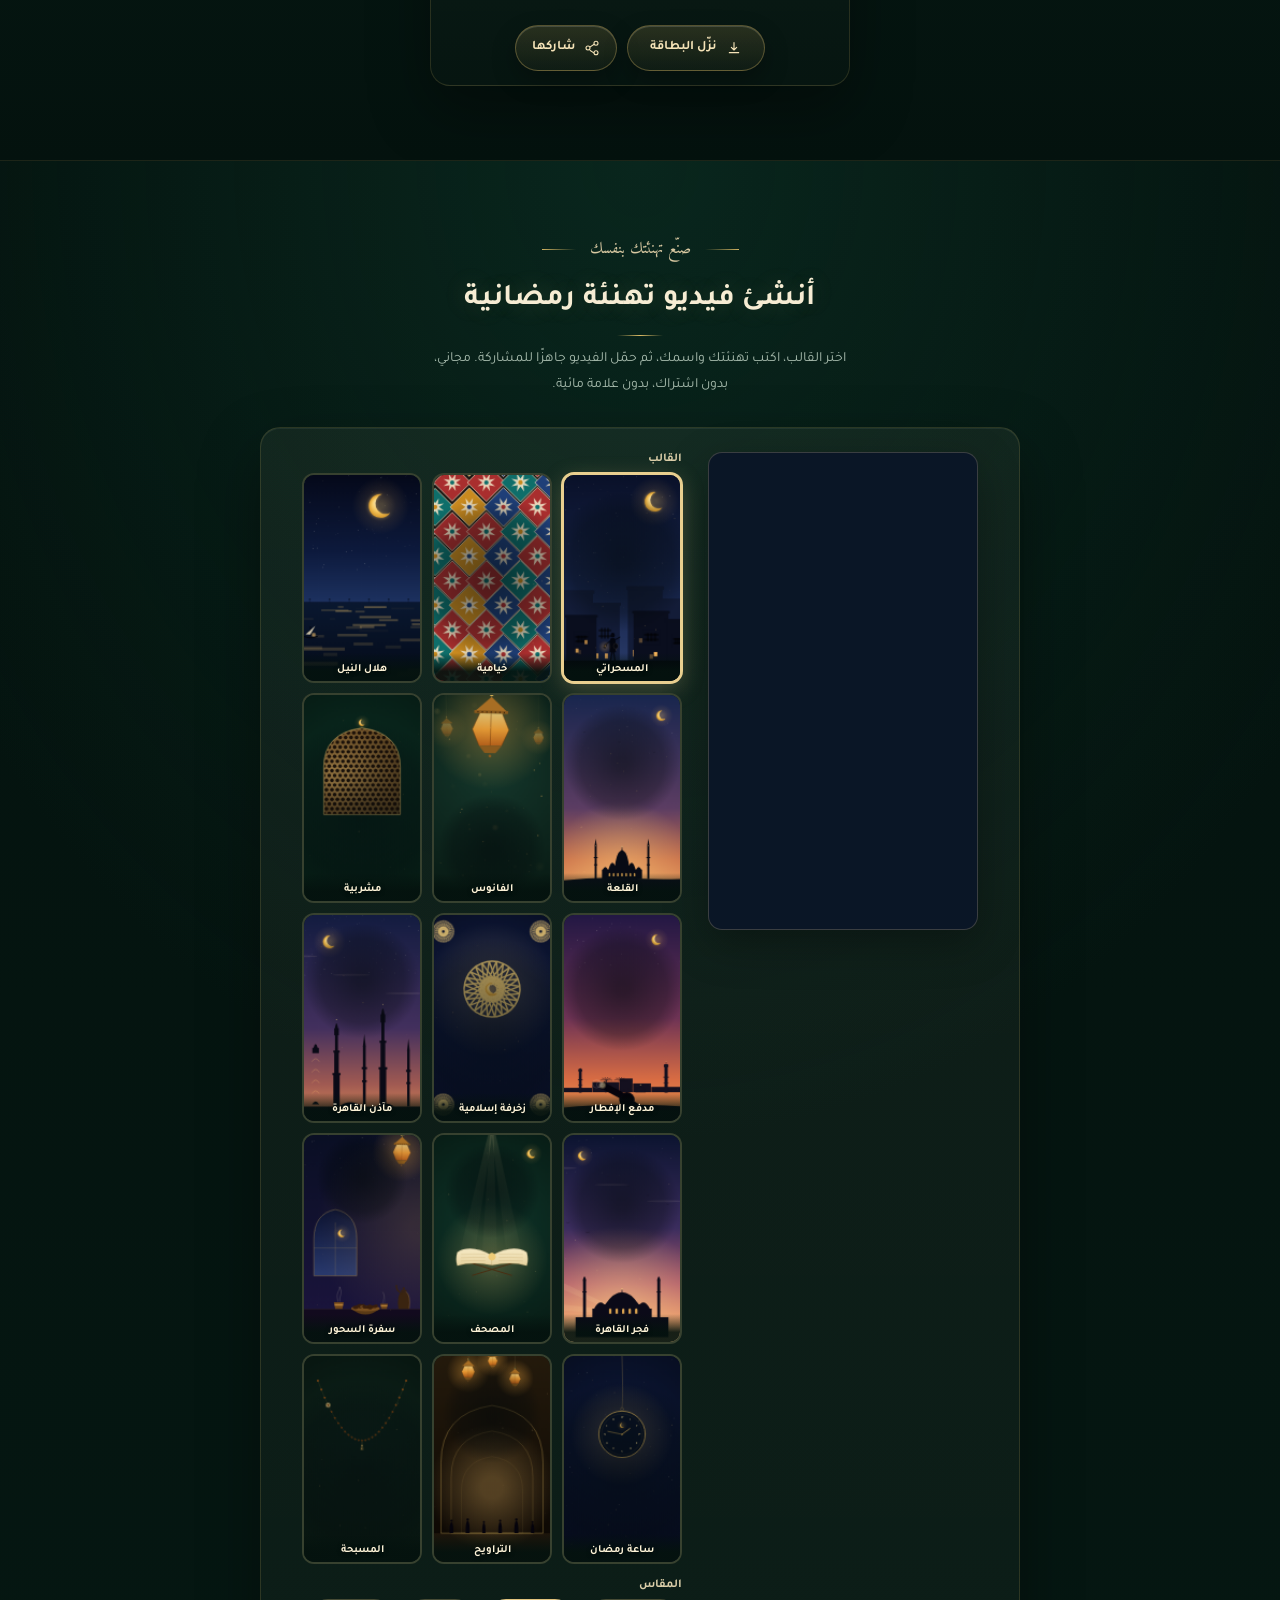
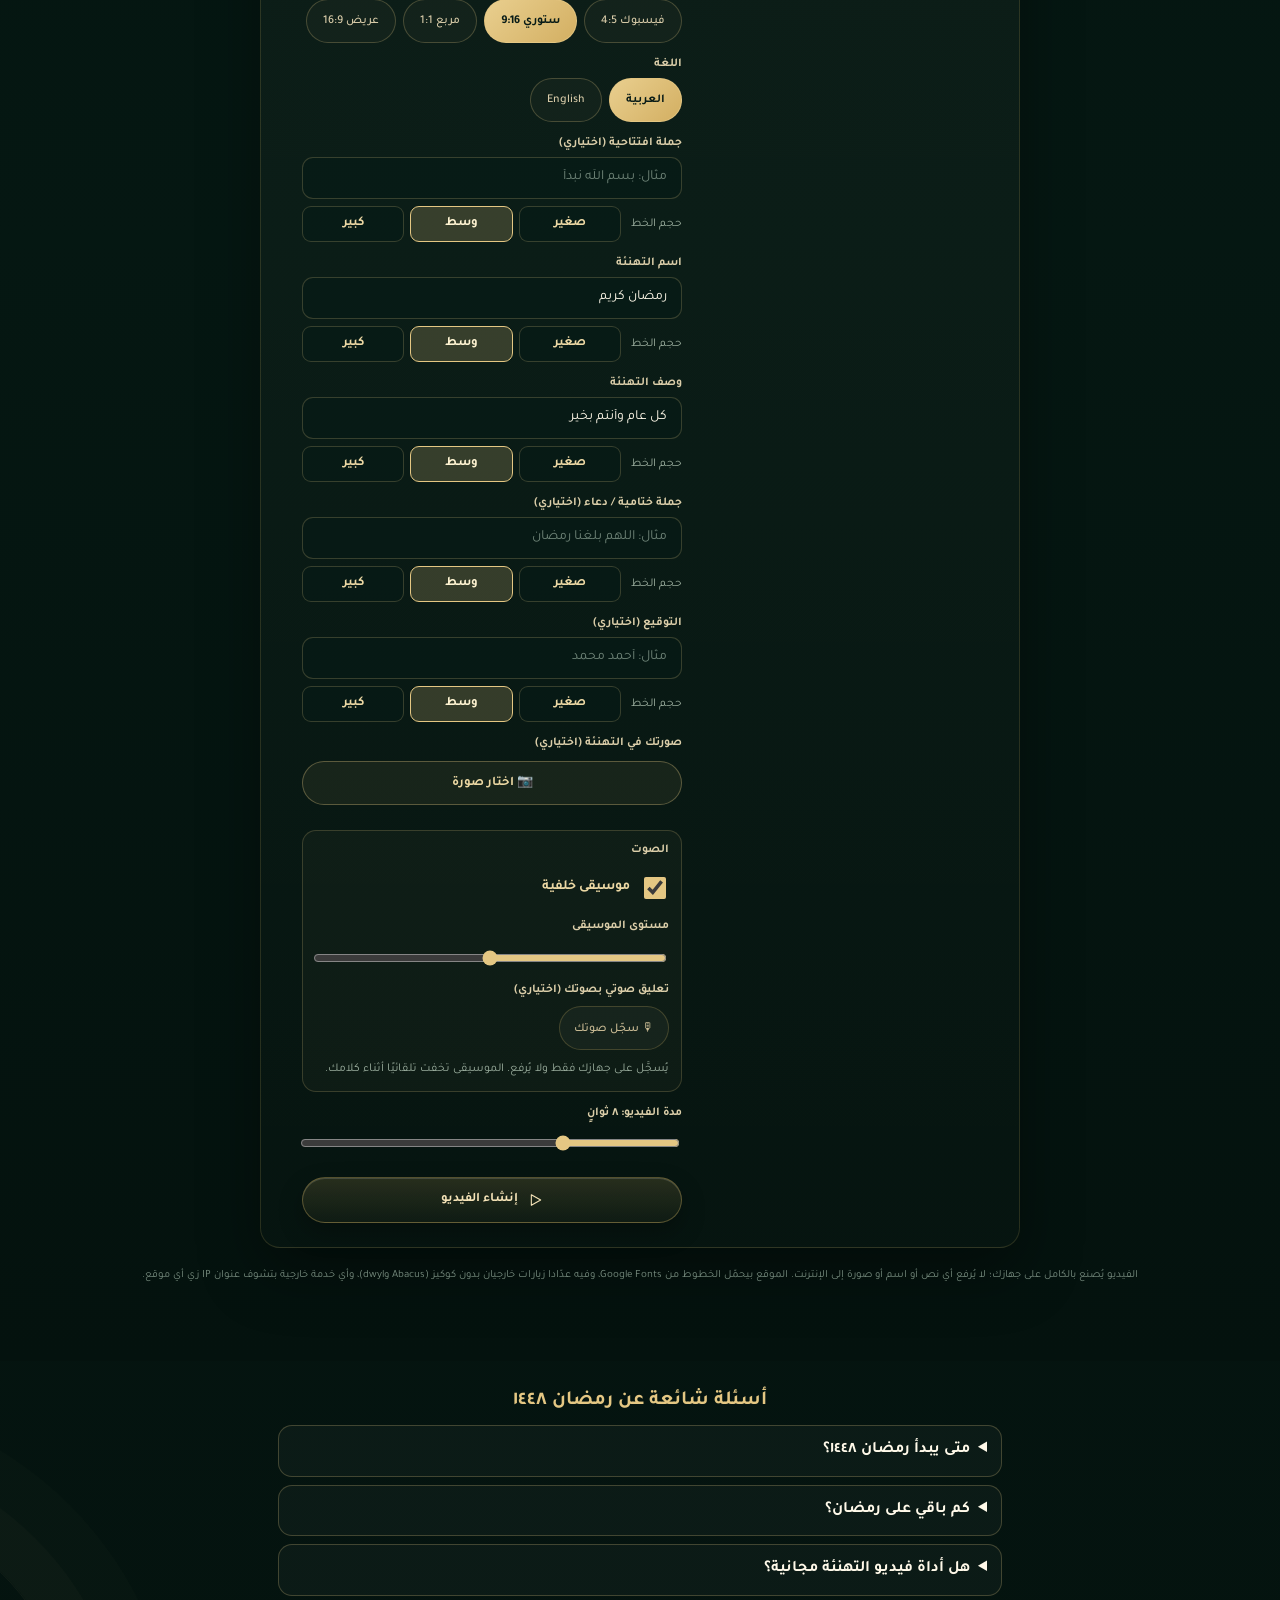
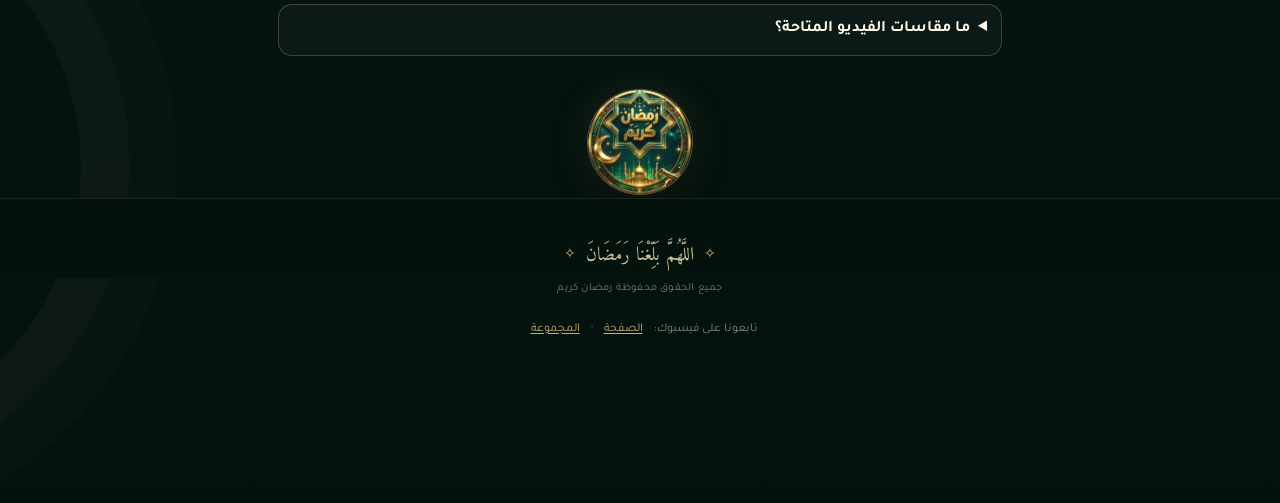
==== commit cbbd2be7: "Enhance privacy notice in index.html Updated the privacy notice to include information about Google " ====
--- a/index.html
+++ b/index.html
@@ -997,7 +997,7 @@
               </div>
             </div>
           </div>
-          <p class="creator-credit" id="t-privacy">الفيديو يُصنع بالكامل على جهازك؛ لا يُرفع أي نص أو اسم أو صورة إلى الإنترنت.</p>
+          <p class="creator-credit" id="t-privacy">الفيديو يُصنع بالكامل على جهازك؛ لا يُرفع أي نص أو اسم أو صورة إلى الإنترنت. الموقع بيحمّل الخطوط من Google Fonts، وفيه عدّادا زيارات خارجيان بدون كوكيز (Abacus وdwyl)، وأي خدمة خارجية بتشوف عنوان IP زي أي موقع.</p>
         </section>
       <section class="seo-faq" aria-labelledby="faq-h">
         <h2 id="faq-h">أسئلة شائعة عن رمضان ١٤٤٨</h2>
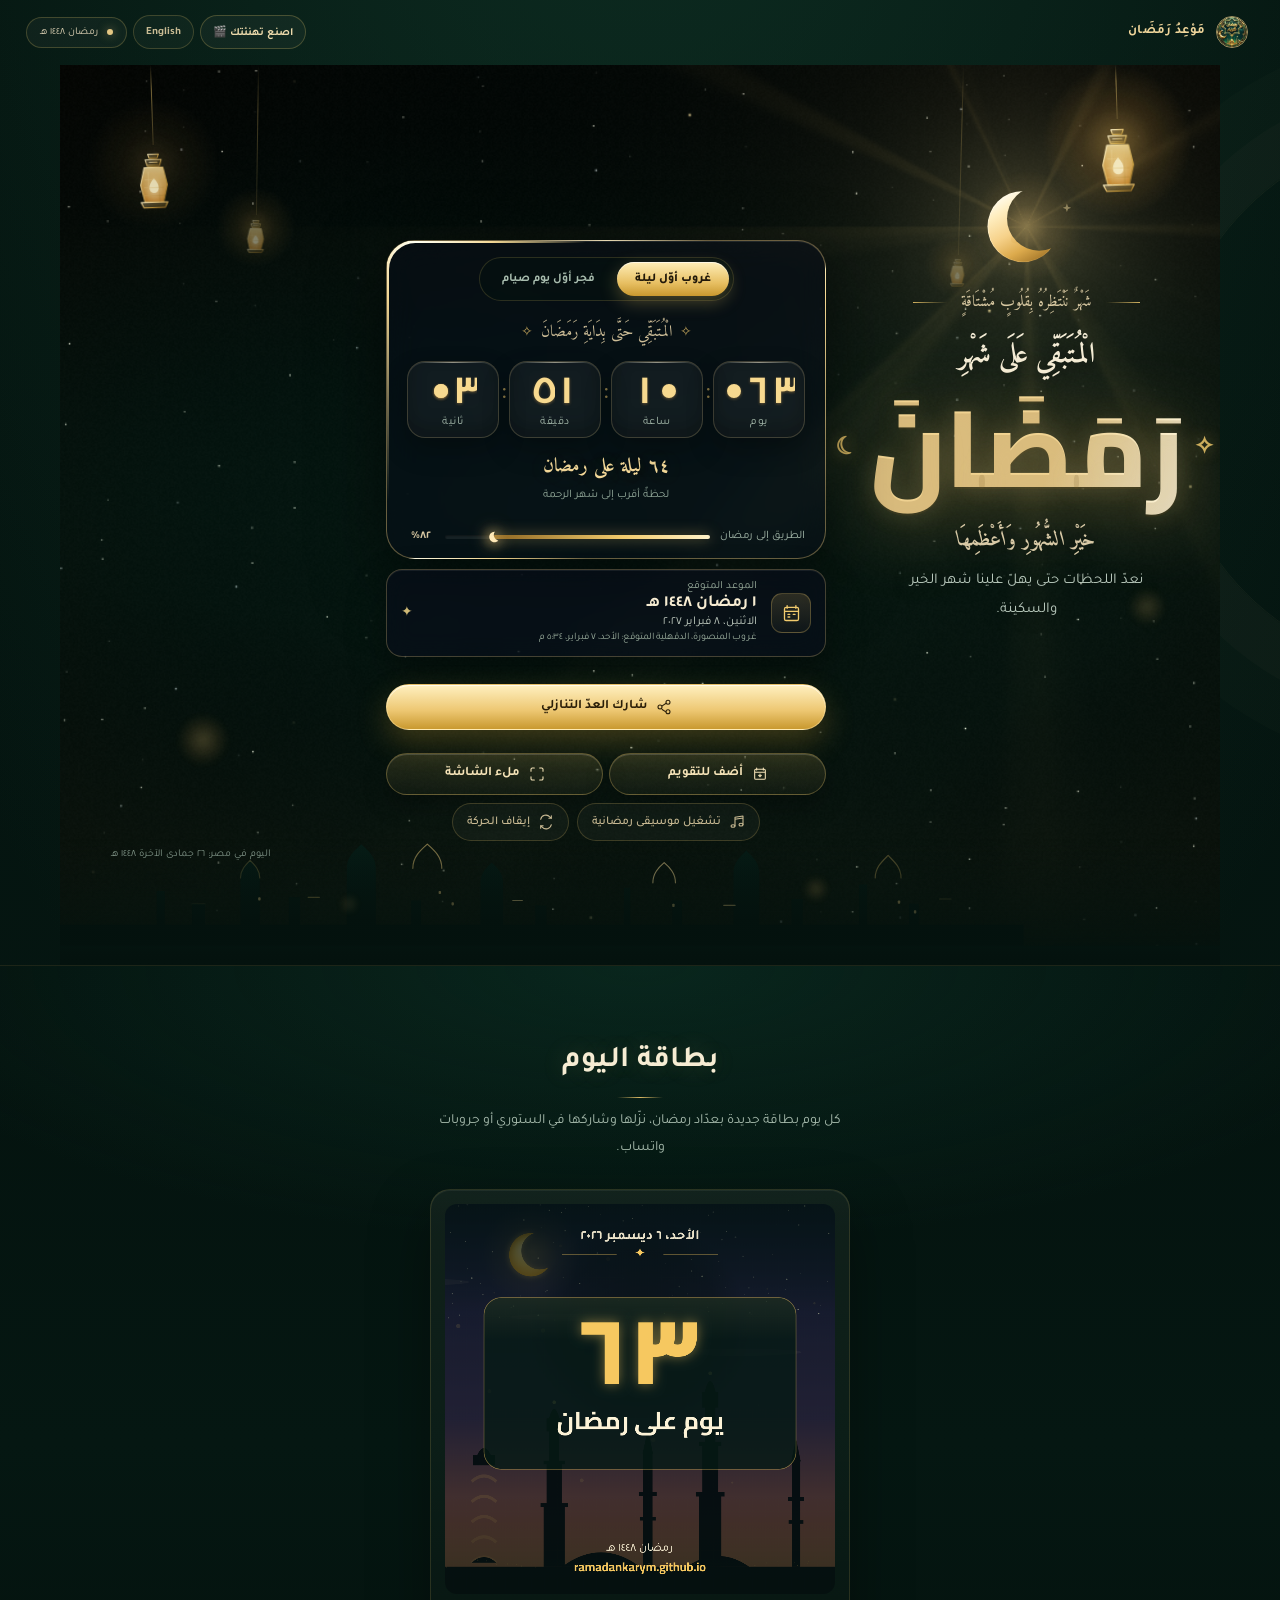
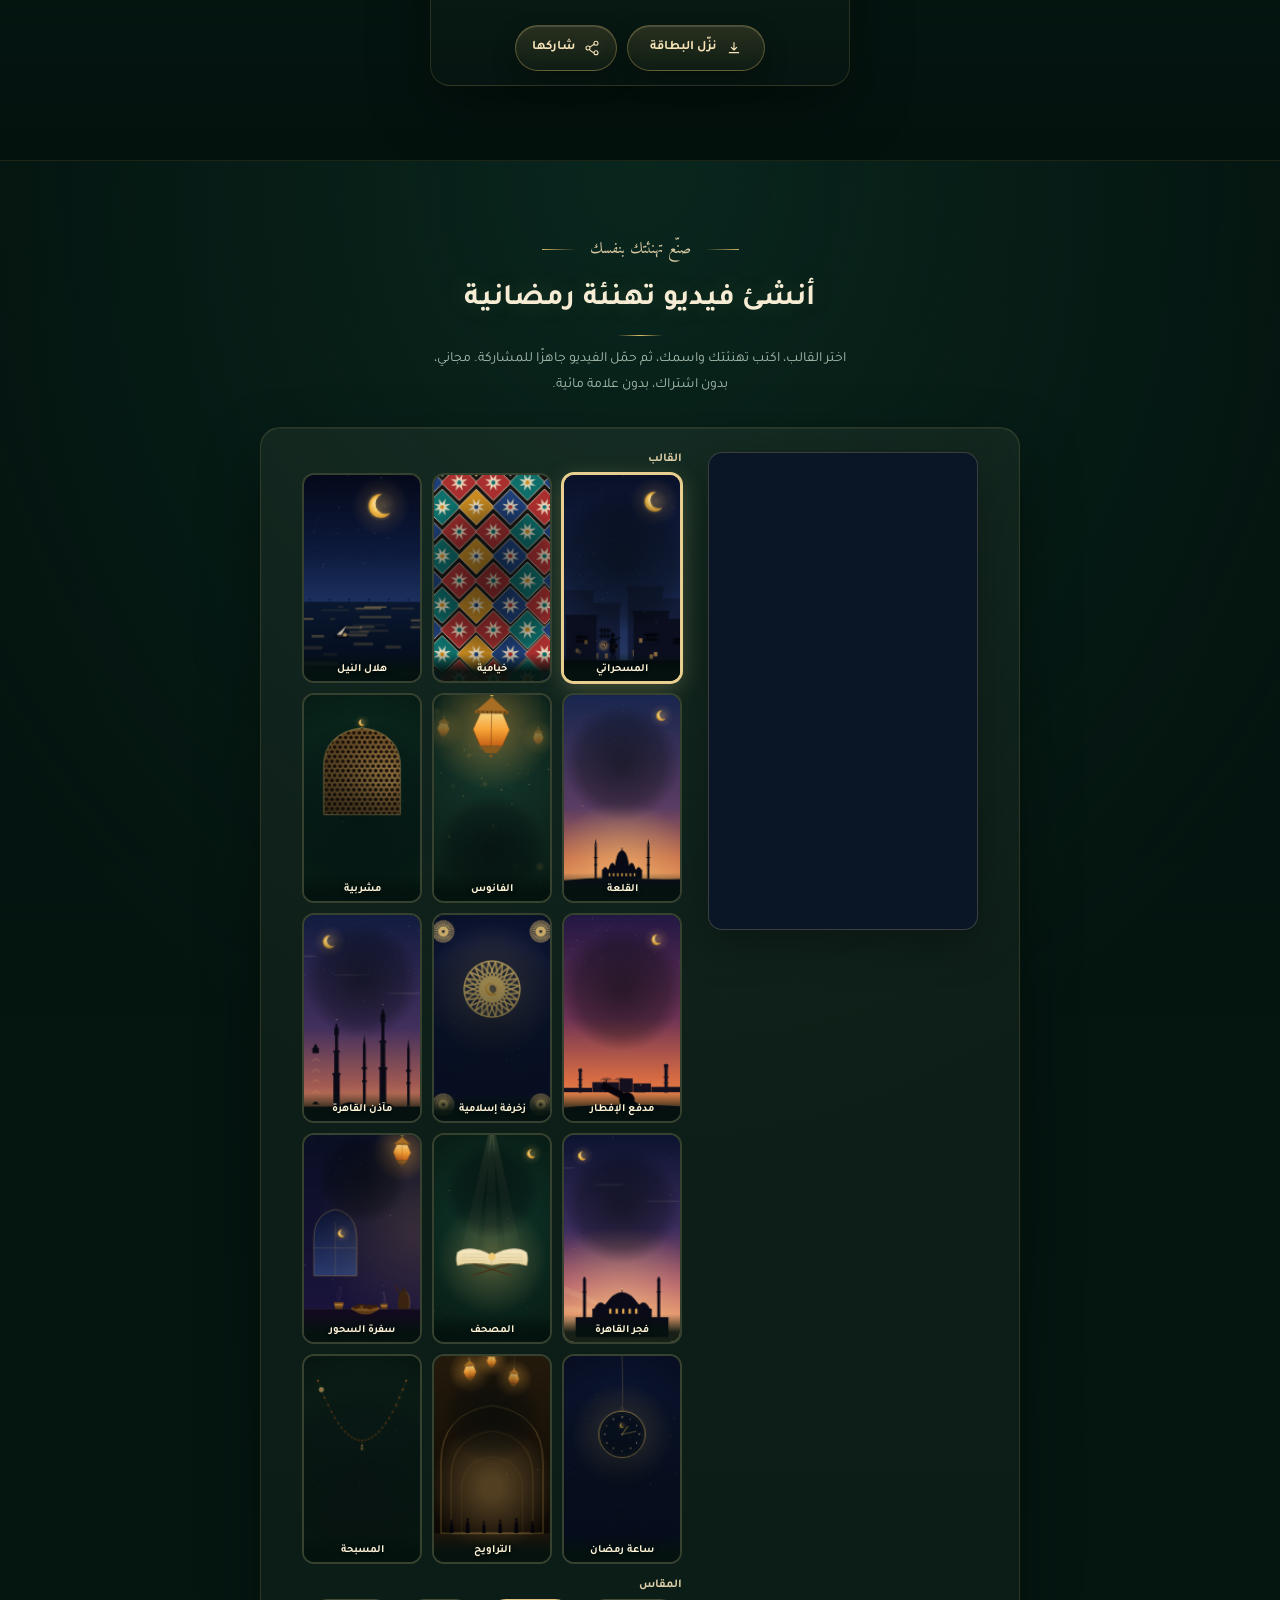
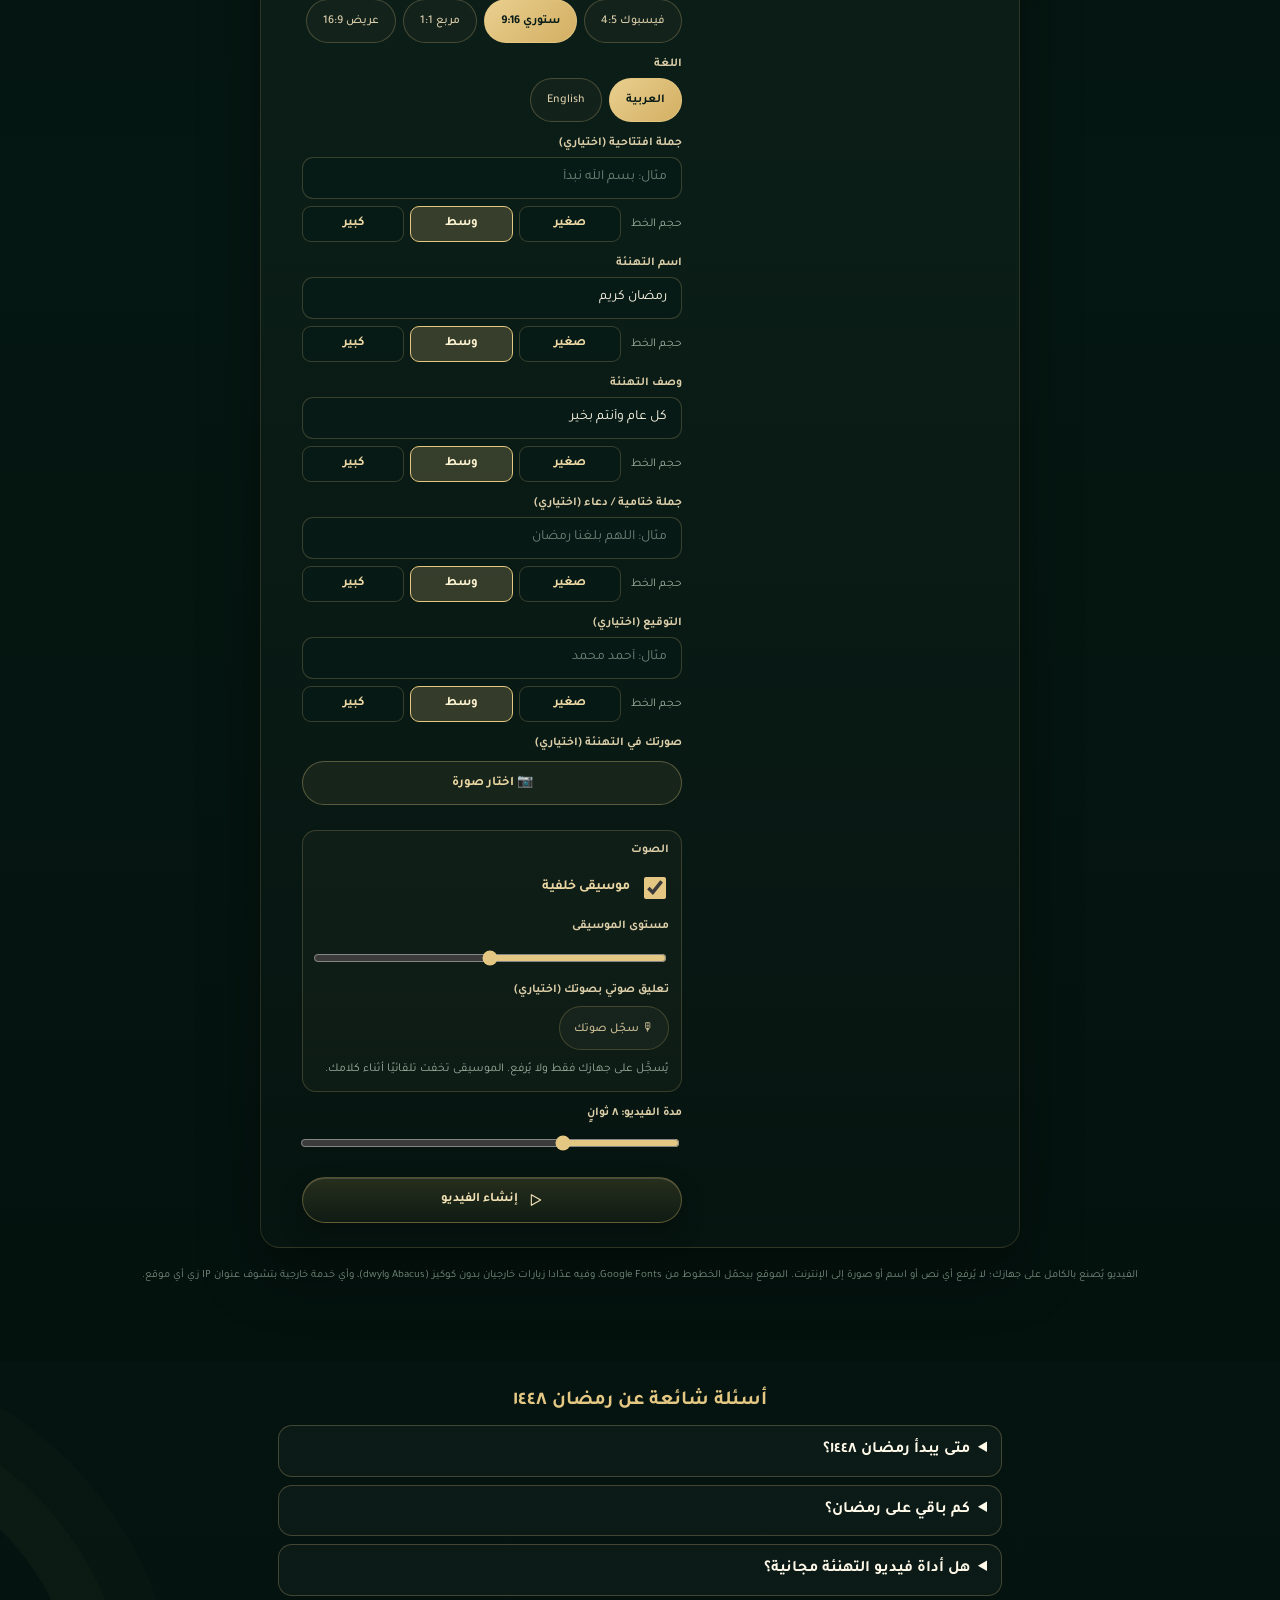
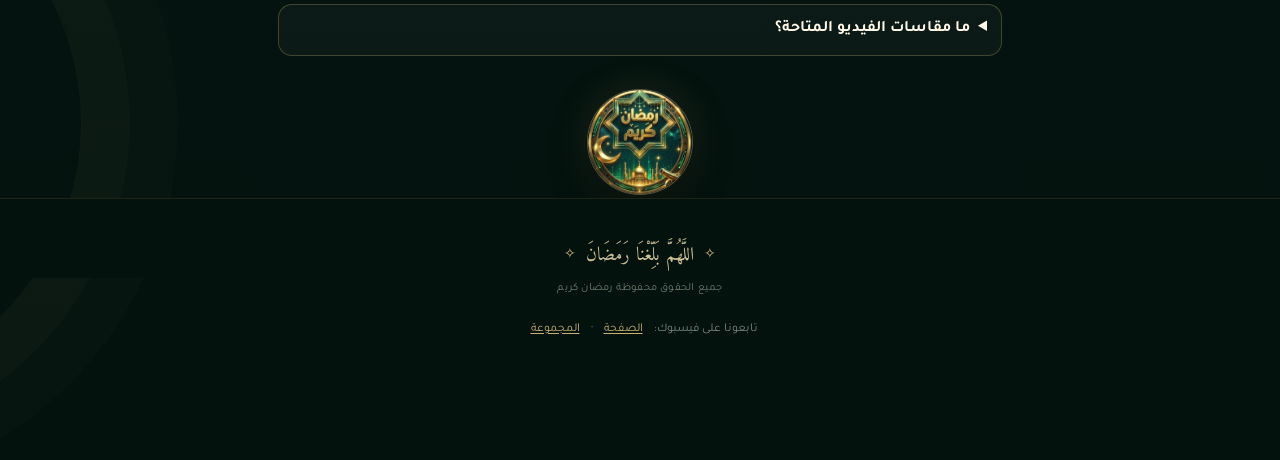
==== commit 50bfcc2e: "Revise creator credit text in index.html Updated privacy notice to clarify cookie usage." ====
--- a/index.html
+++ b/index.html
@@ -997,7 +997,7 @@
               </div>
             </div>
           </div>
-          <p class="creator-credit" id="t-privacy">الفيديو يُصنع بالكامل على جهازك؛ لا يُرفع أي نص أو اسم أو صورة إلى الإنترنت. الموقع بيحمّل الخطوط من Google Fonts، وفيه عدّادا زيارات خارجيان بدون كوكيز (Abacus وdwyl)، وأي خدمة خارجية بتشوف عنوان IP زي أي موقع.</p>
+          <p class="creator-credit" id="t-privacy">الفيديو يُصنع بالكامل على جهازك؛ لا يُرفع أي نص أو اسم أو صورة إلى الإنترنت. الموقع بيحمّل الخطوط من Google Fonts وبيستخدم عدّاد زيارات بدون كوكيز (Abacus)، وأي خدمة خارجية بتشوف عنوان IP زي أي موقع.</p>
         </section>
       <section class="seo-faq" aria-labelledby="faq-h">
         <h2 id="faq-h">أسئلة شائعة عن رمضان ١٤٤٨</h2>
@@ -1009,7 +1009,6 @@
       <footer class="footer"><span class="footer-star" aria-hidden="true">✧</span> اللَّهُمَّ بَلِّغْنَا رَمَضَانَ <span class="footer-star" aria-hidden="true">✧</span></footer>
       <p class="made-by">جميع الحقوق محفوظة رمضان كريم</p>
       <p class="disclaimer fb-links" style="font-size:12px">تابعونا على فيسبوك: <a href="https://www.facebook.com/share/1EBsuiFdBc/" target="_blank" rel="noopener">الصفحة</a> &middot; <a href="https://www.facebook.com/share/g/1ECezVvJub/" target="_blank" rel="noopener">المجموعة</a></p>
-      <p class="disclaimer visits">عدد زيارات الصفحة: <img src="https://hits.dwyl.com/ramadankarym/ramadan-site.svg?style=flat-square&color=e4c783" alt="عدد زيارات الصفحة" width="80" height="20" decoding="async" onerror="this.style.display='none'" /></p>
       <p class="disclaimer music-credit">الموسيقى: «Desert City» تأليف Kevin MacLeod (incompetech.com)، مرخّصة برخصة <a href="https://creativecommons.org/licenses/by/4.0/" target="_blank" rel="noopener">CC BY 4.0</a>.</p>
       <p class="disclaimer">التاريخ تقديري، ووقت الغروب محسوب للمنصورة وقد يختلف باختلاف الموقع؛ والإعلان الرسمي يعتمد رؤية الهلال والجهة المختصة في بلدك.</p>
     </div>
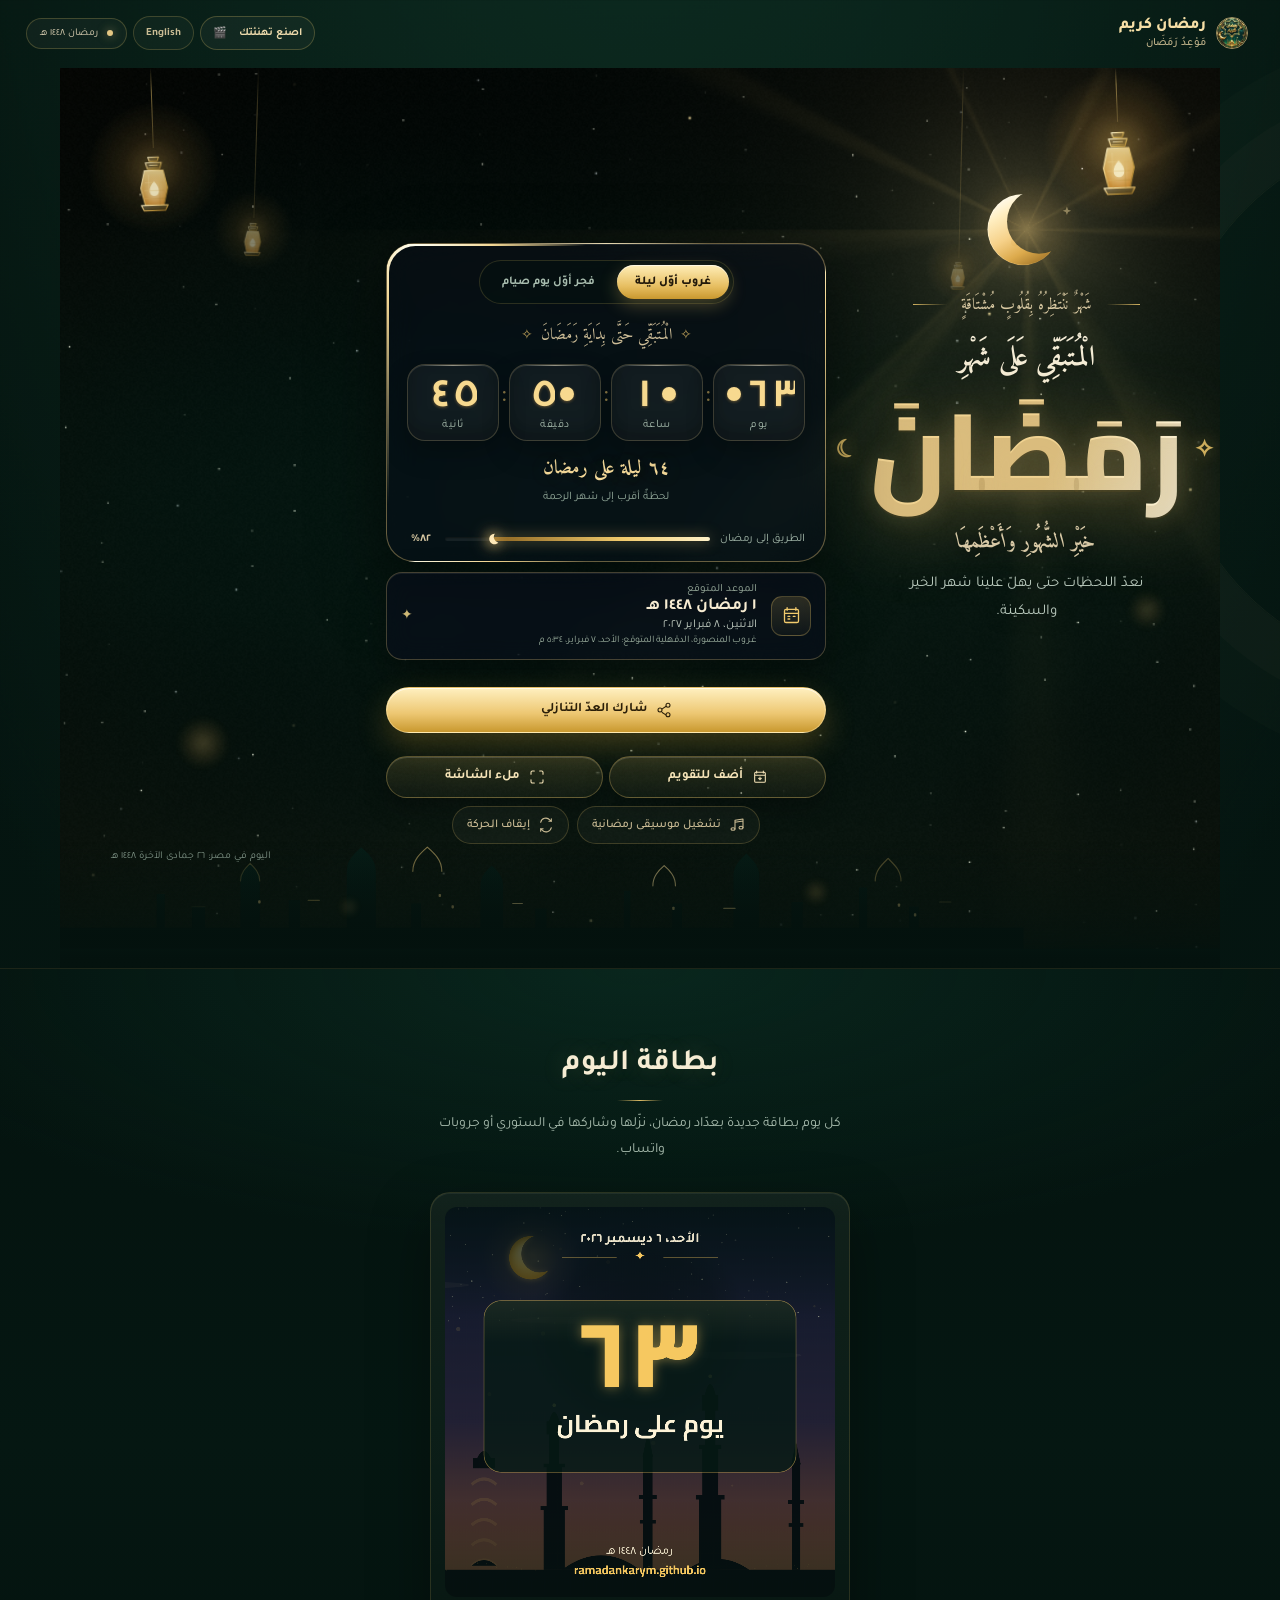
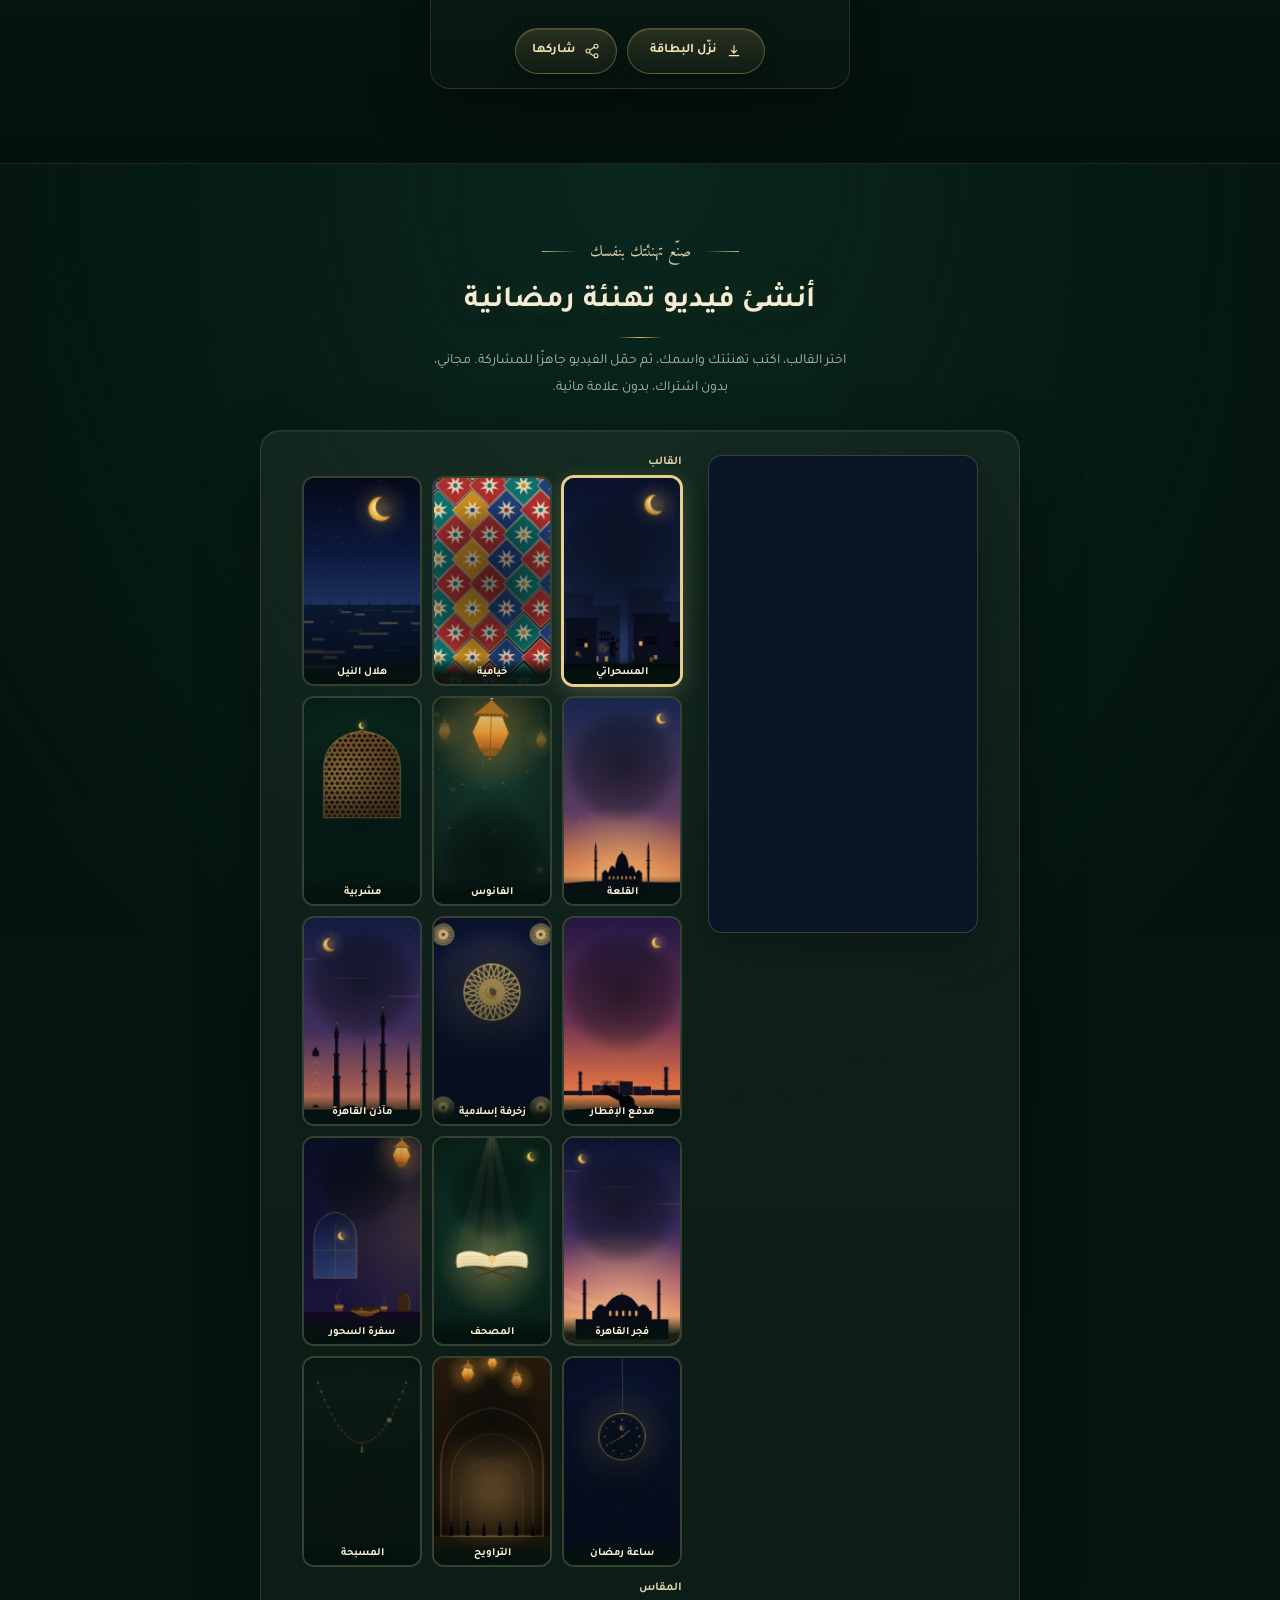
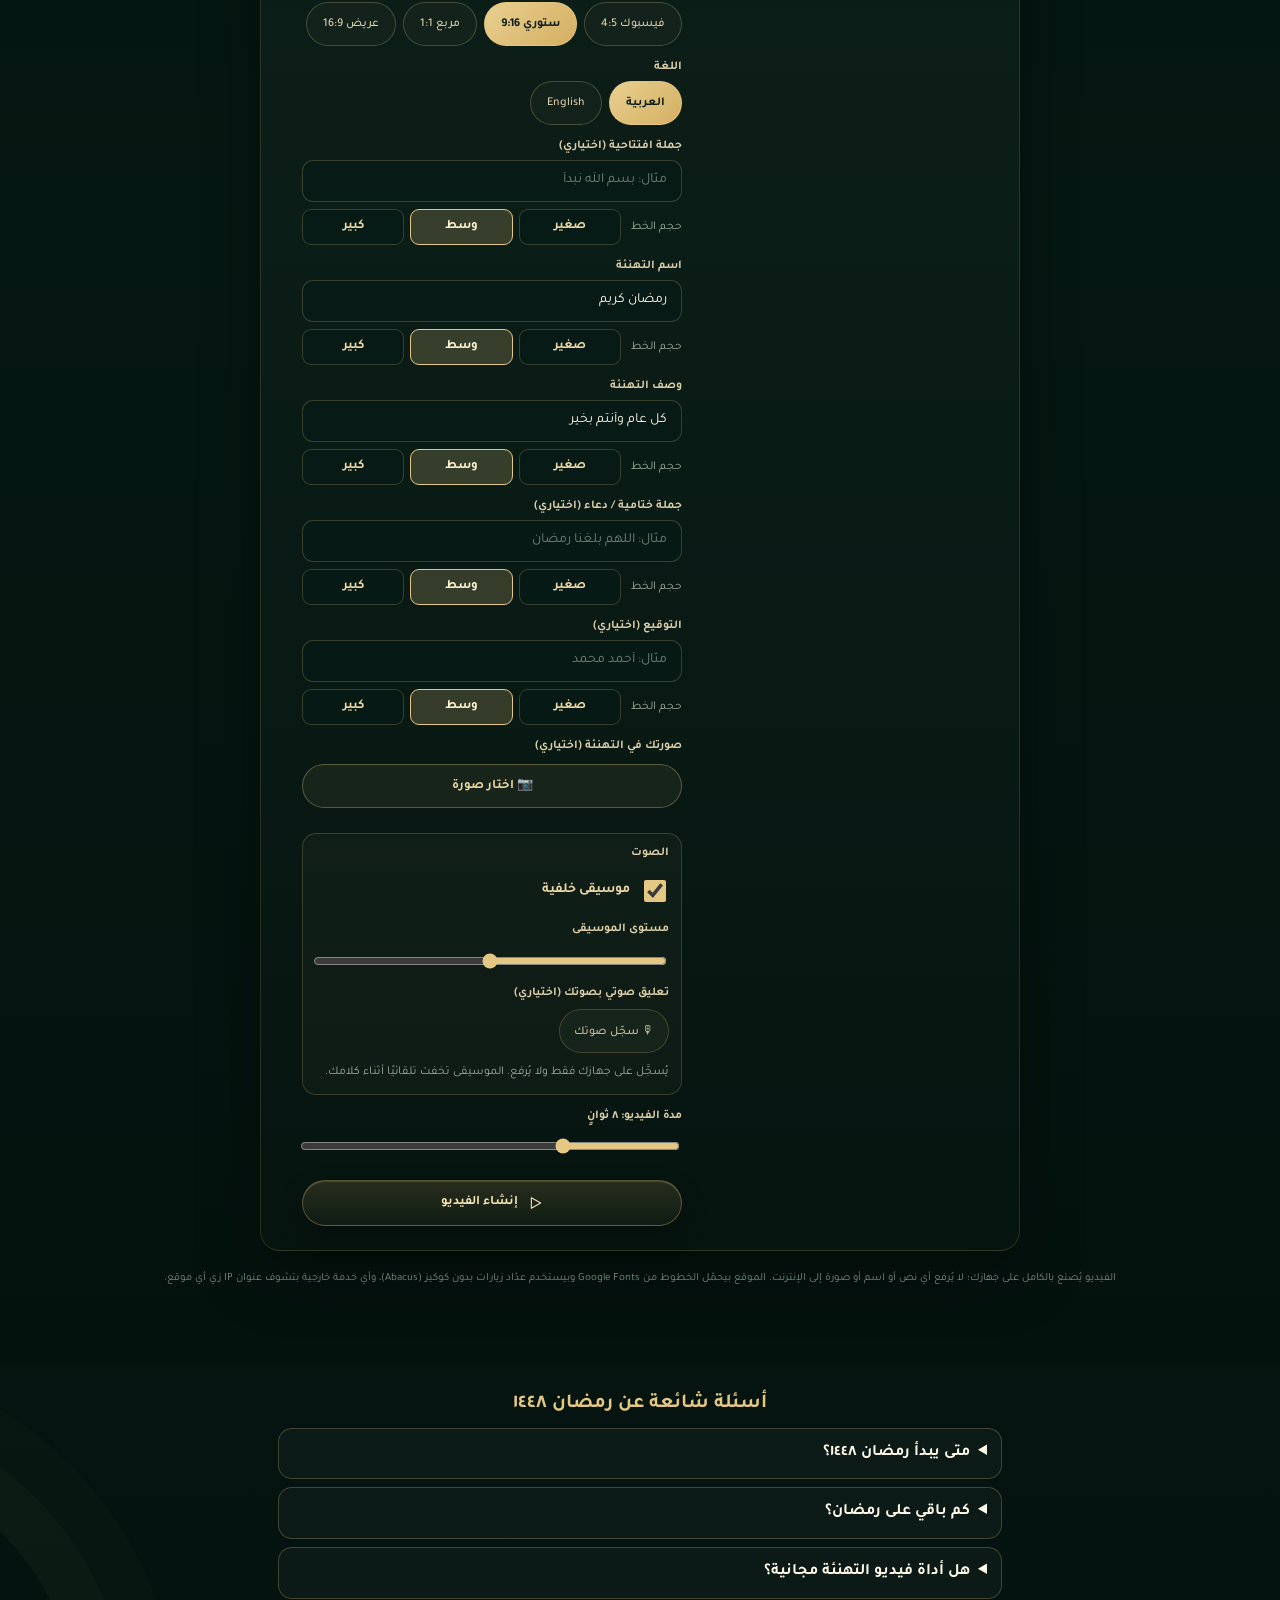
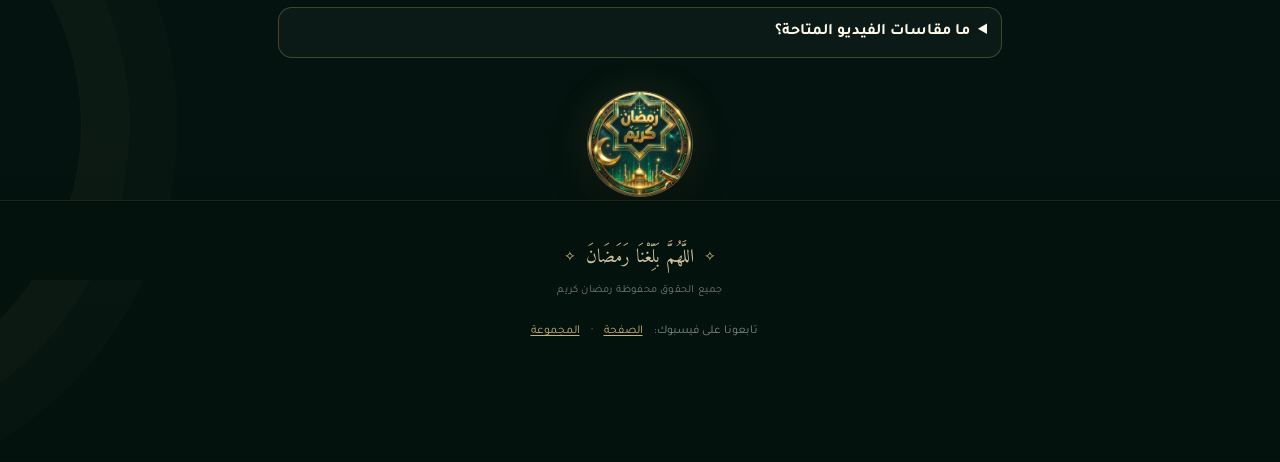
==== commit f40482d1: "Update header text and styling in index.html" ====
--- a/index.html
+++ b/index.html
@@ -739,18 +739,39 @@
     #rk-result .rk-share-buttons > #rk-share-video { grid-column: 1 / -1; min-height: 46px; }
     #rk-result .rk-share-buttons > #rk-share-video[hidden] { display: none; }
   </style>
+<style id="hdr-fix">
+.topbar .brand-text{display:inline-flex;flex-direction:column;gap:1px;line-height:1.25;white-space:nowrap}
+.topbar .brand-text b{font-size:16px;font-weight:800;letter-spacing:0;color:#f6dfa6}
+.topbar .brand-text small{font-size:11px;font-weight:500;letter-spacing:.02em;color:#cdbd92;opacity:.95}
+.topbar .brand span:last-child{font-size:inherit}
+.creator-link,.year-pill{white-space:nowrap}
+.creator-link .emo{margin-inline-start:6px}
+@media (max-width:560px){
+  .topbar{display:grid;grid-template-columns:1fr auto;align-items:center;column-gap:8px;row-gap:8px;padding:10px 14px}
+  .topbar-side{display:contents}
+  .topbar .brand{grid-column:1;grid-row:1;gap:9px}
+  .topbar-side .creator-link[lang]{grid-column:2;grid-row:1;justify-self:end}
+  .topbar-side .creator-link:not([lang]){grid-column:1;grid-row:2;justify-self:start}
+  .topbar-side .year-pill{grid-column:2;grid-row:2;justify-self:end}
+  .topbar .brand-text b{font-size:15px}
+  .topbar .brand-text small{font-size:10.5px}
+  .creator-link{min-height:34px;padding:0 13px;font-size:12px}
+  .year-pill{padding:7px 11px;font-size:11px}
+  .topbar.condensed{padding-block:8px}
+}
+</style>
 </head>
   <body>
     <div class="page-shell">
       <header class="topbar" aria-label="رأس الصفحة">
-        <a class="brand" href="#home" aria-label="موعد رمضان — الرئيسية">
+        <a class="brand" href="#home" aria-label="رمضان كريم، موعد رمضان — الرئيسية">
           <span class="brand-mark" aria-hidden="true">
             <img src="./logo-96.webp" width="32" height="32" alt="" decoding="async">
           </span>
-          <span>مَوْعِدُ رَمَضَان</span>
+          <span class="brand-text"><b>رمضان كريم</b><small>مَوْعِدُ رَمَضَان</small></span>
         </a>
         <span class="topbar-side">
-          <a class="creator-link" href="#creator">اصنع تهنئتك 🎬</a>
+          <a class="creator-link" href="#creator">اصنع تهنئتك <span class="emo" aria-hidden="true">🎬</span></a>
           <a class="creator-link" href="./en/" hreflang="en" lang="en">English</a>
           <span class="year-pill"><span class="year-dot" aria-hidden="true"></span> رمضان ١٤٤٨ هـ</span>
         </span>
